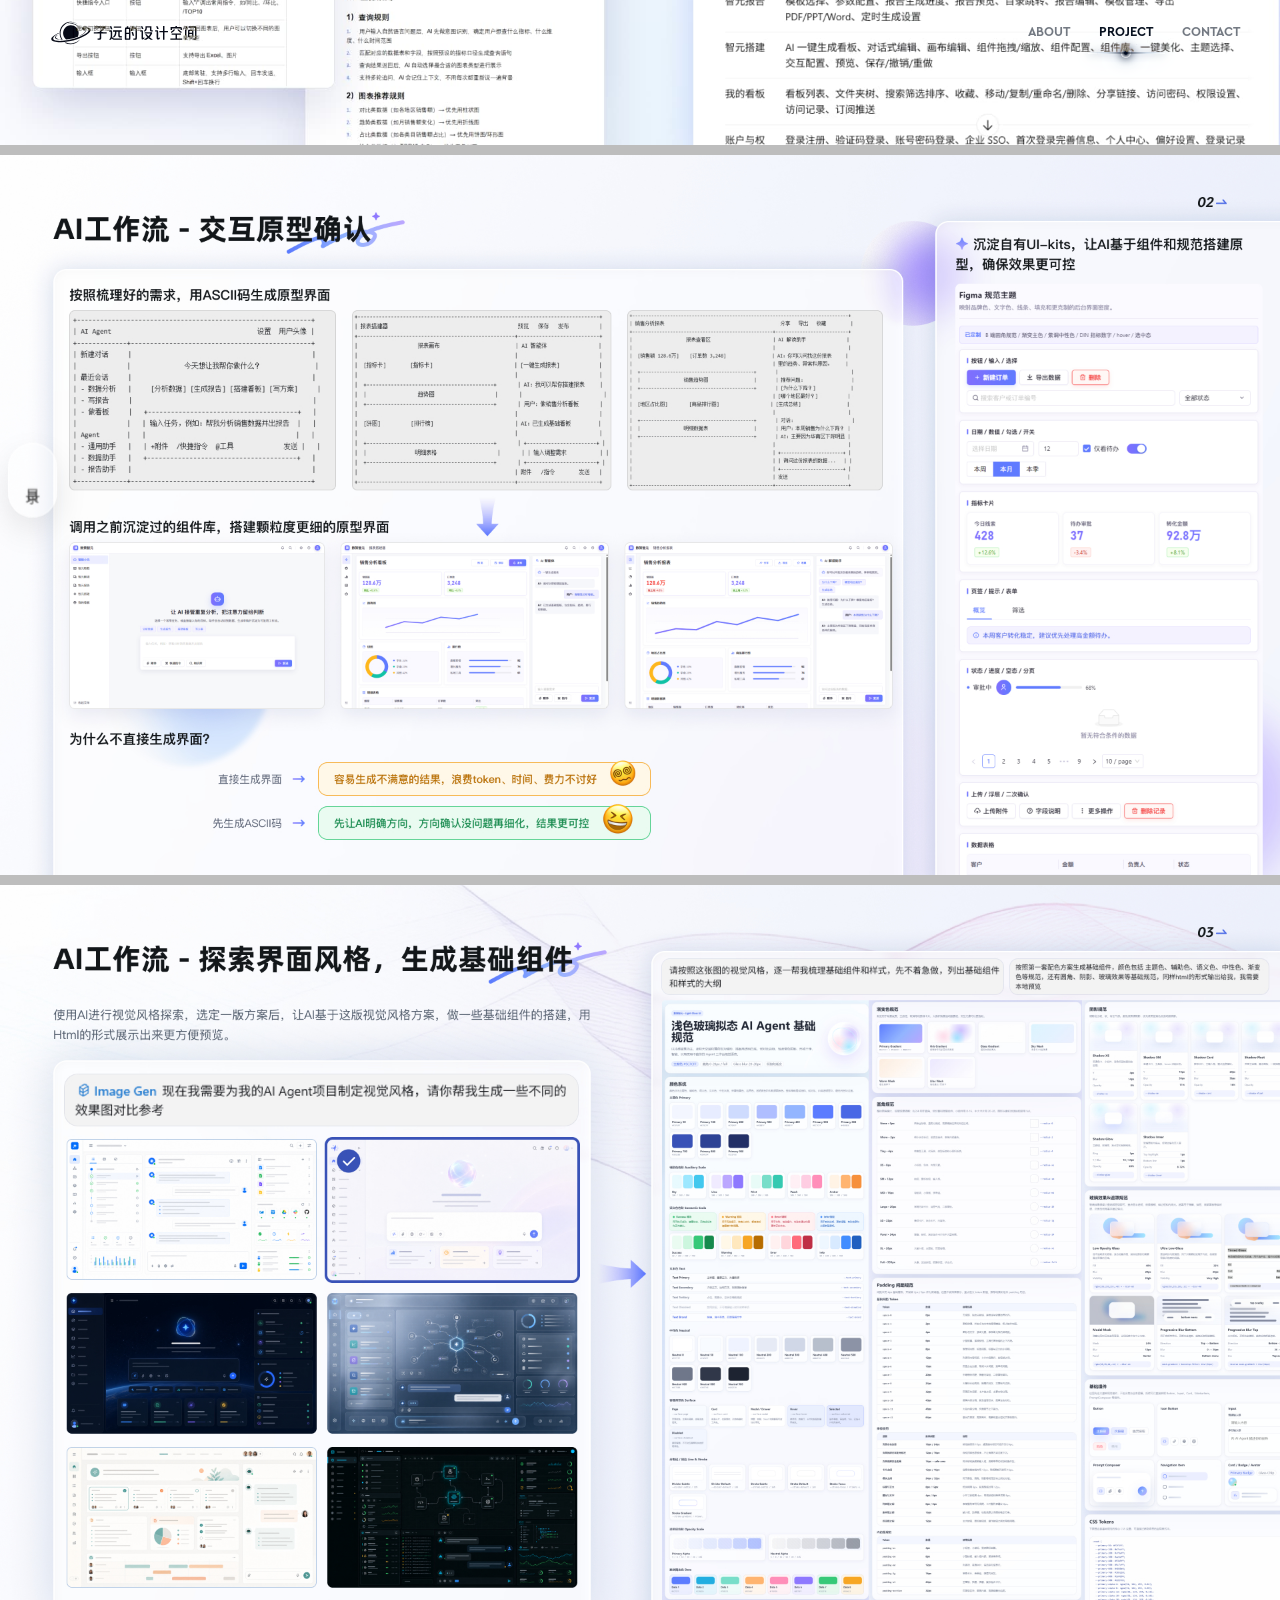
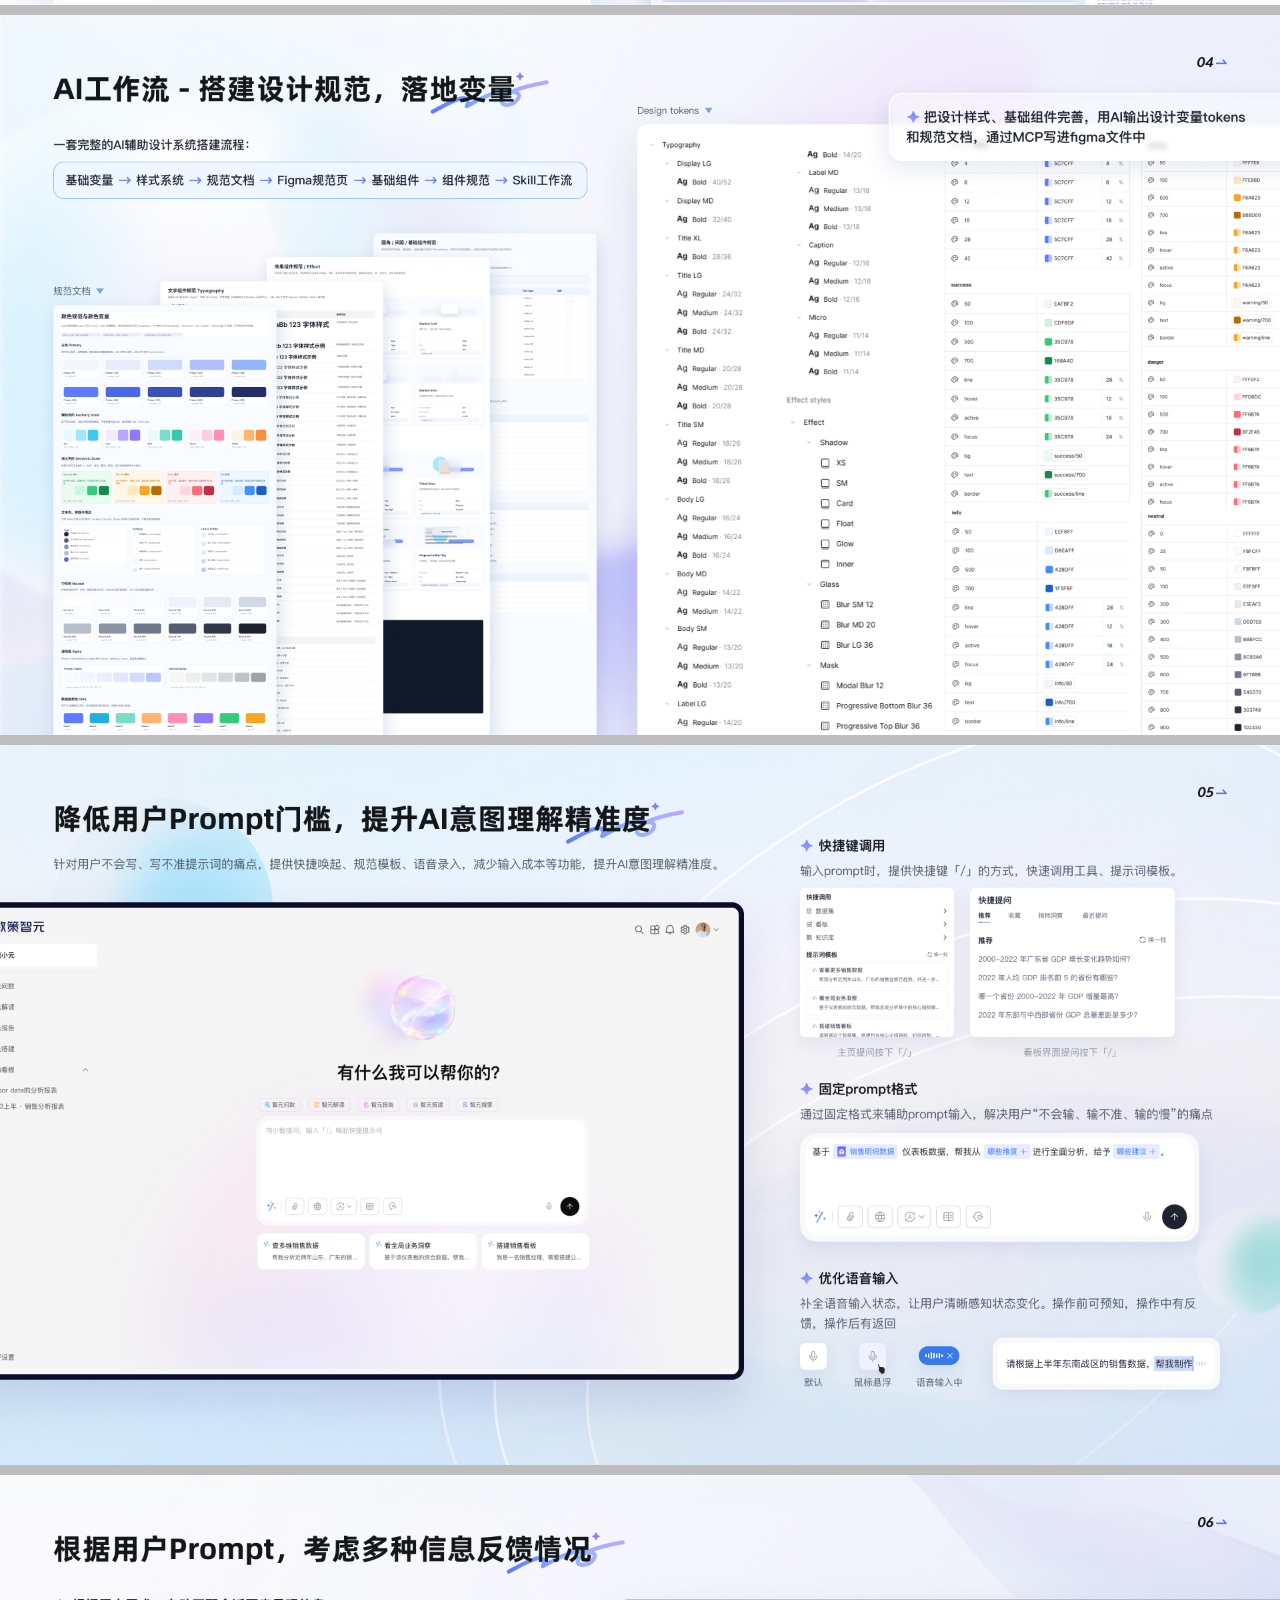
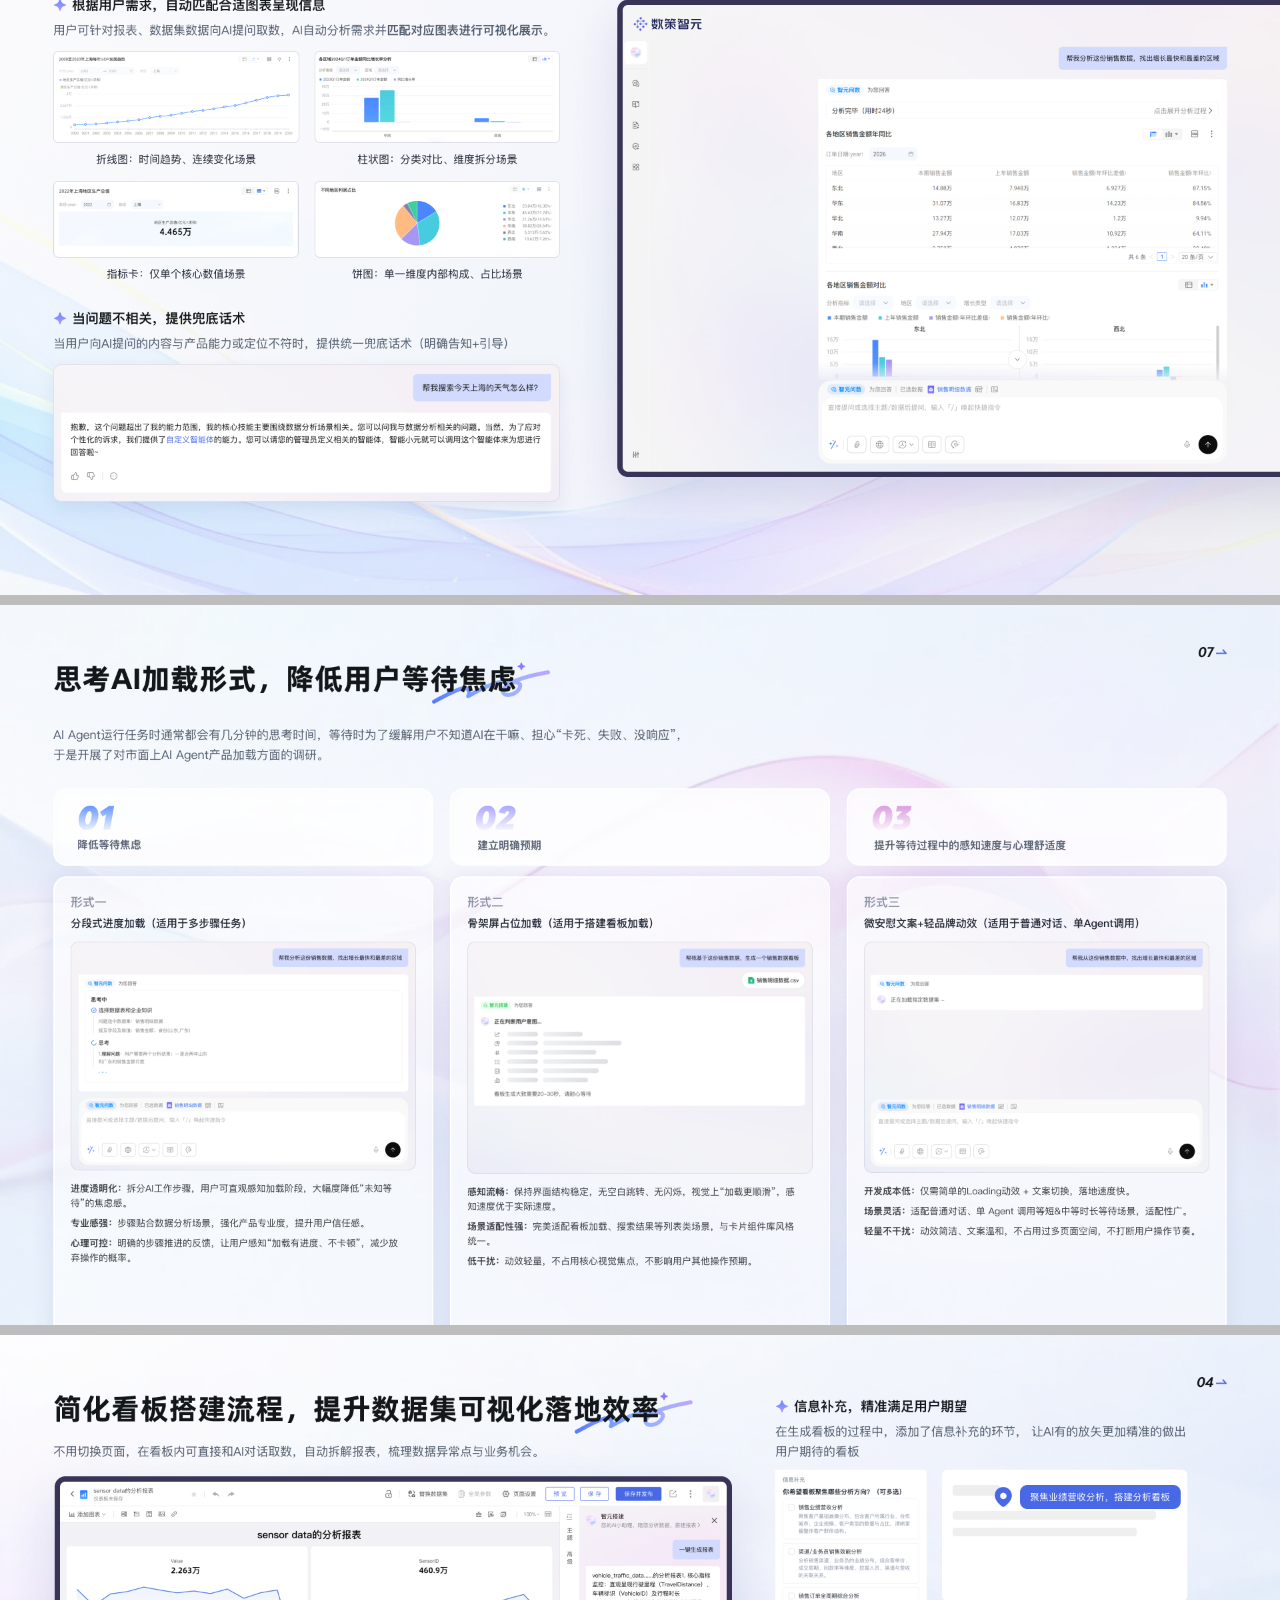
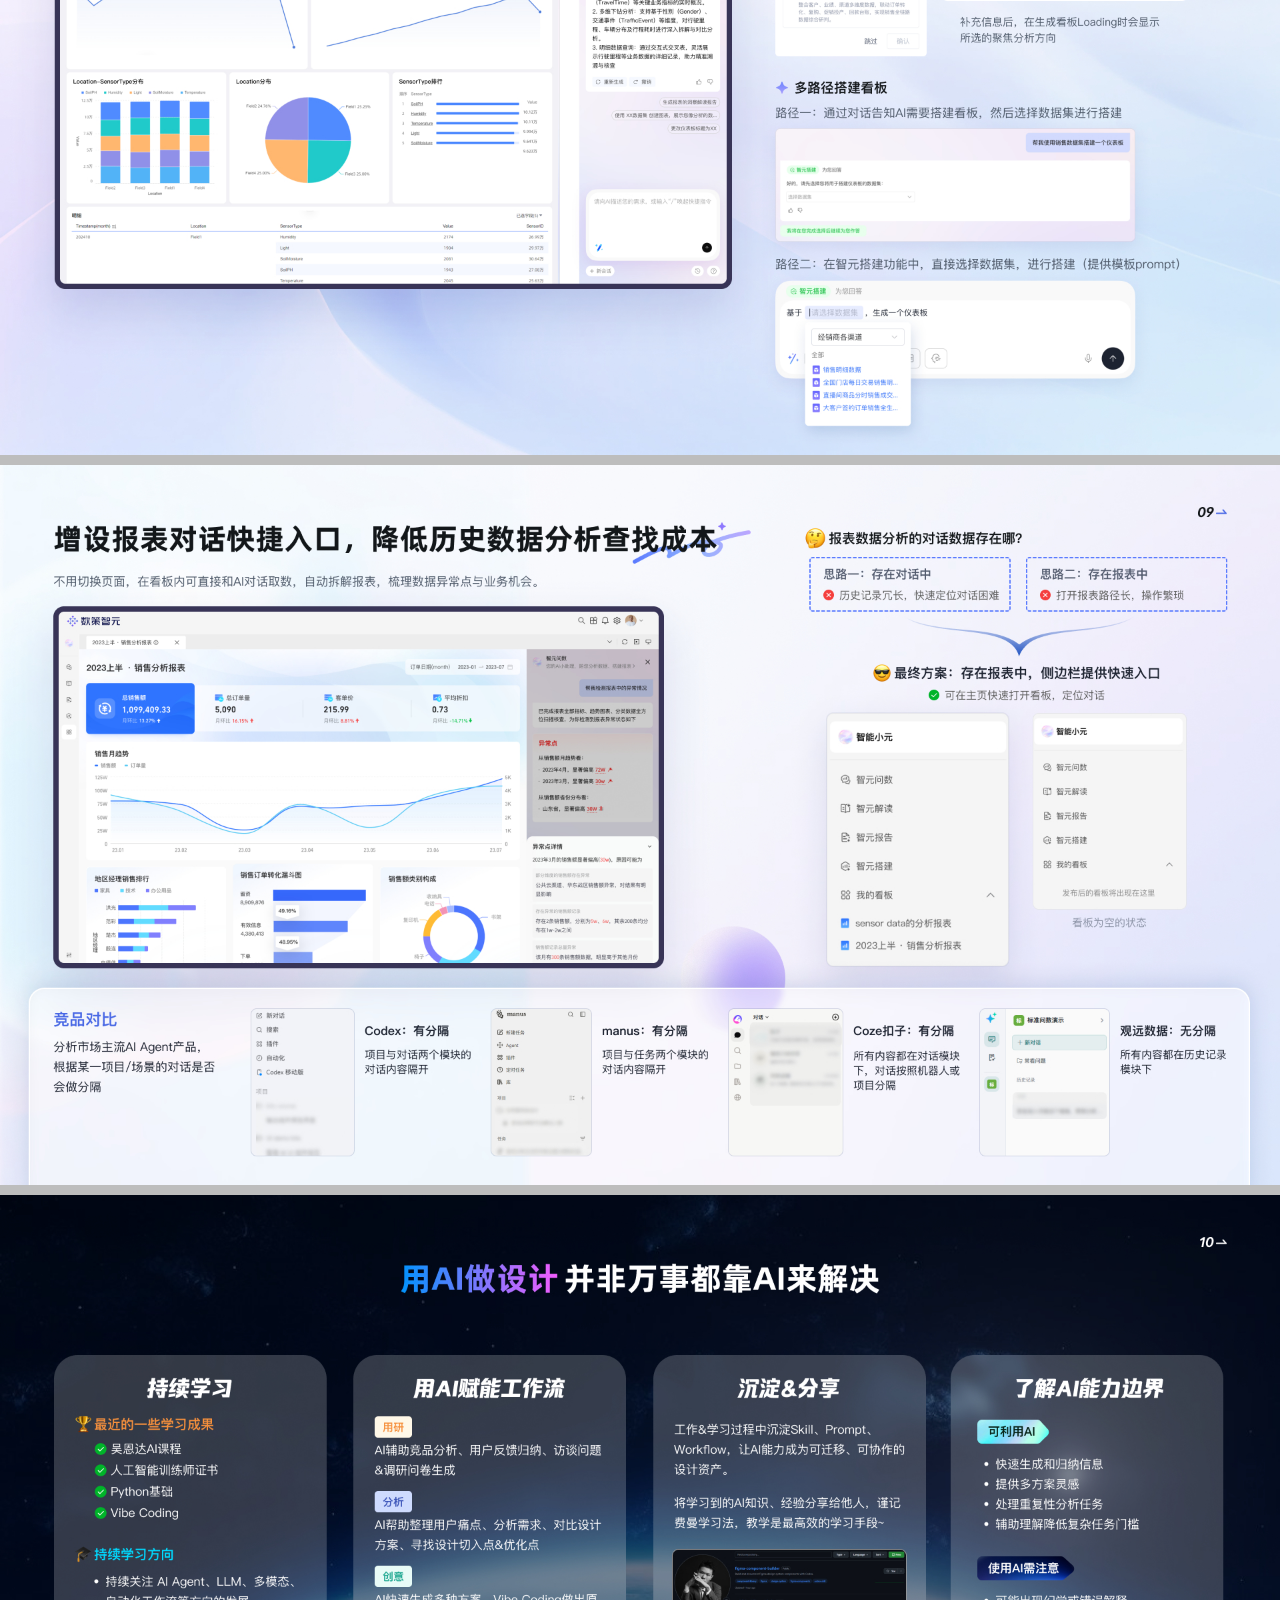
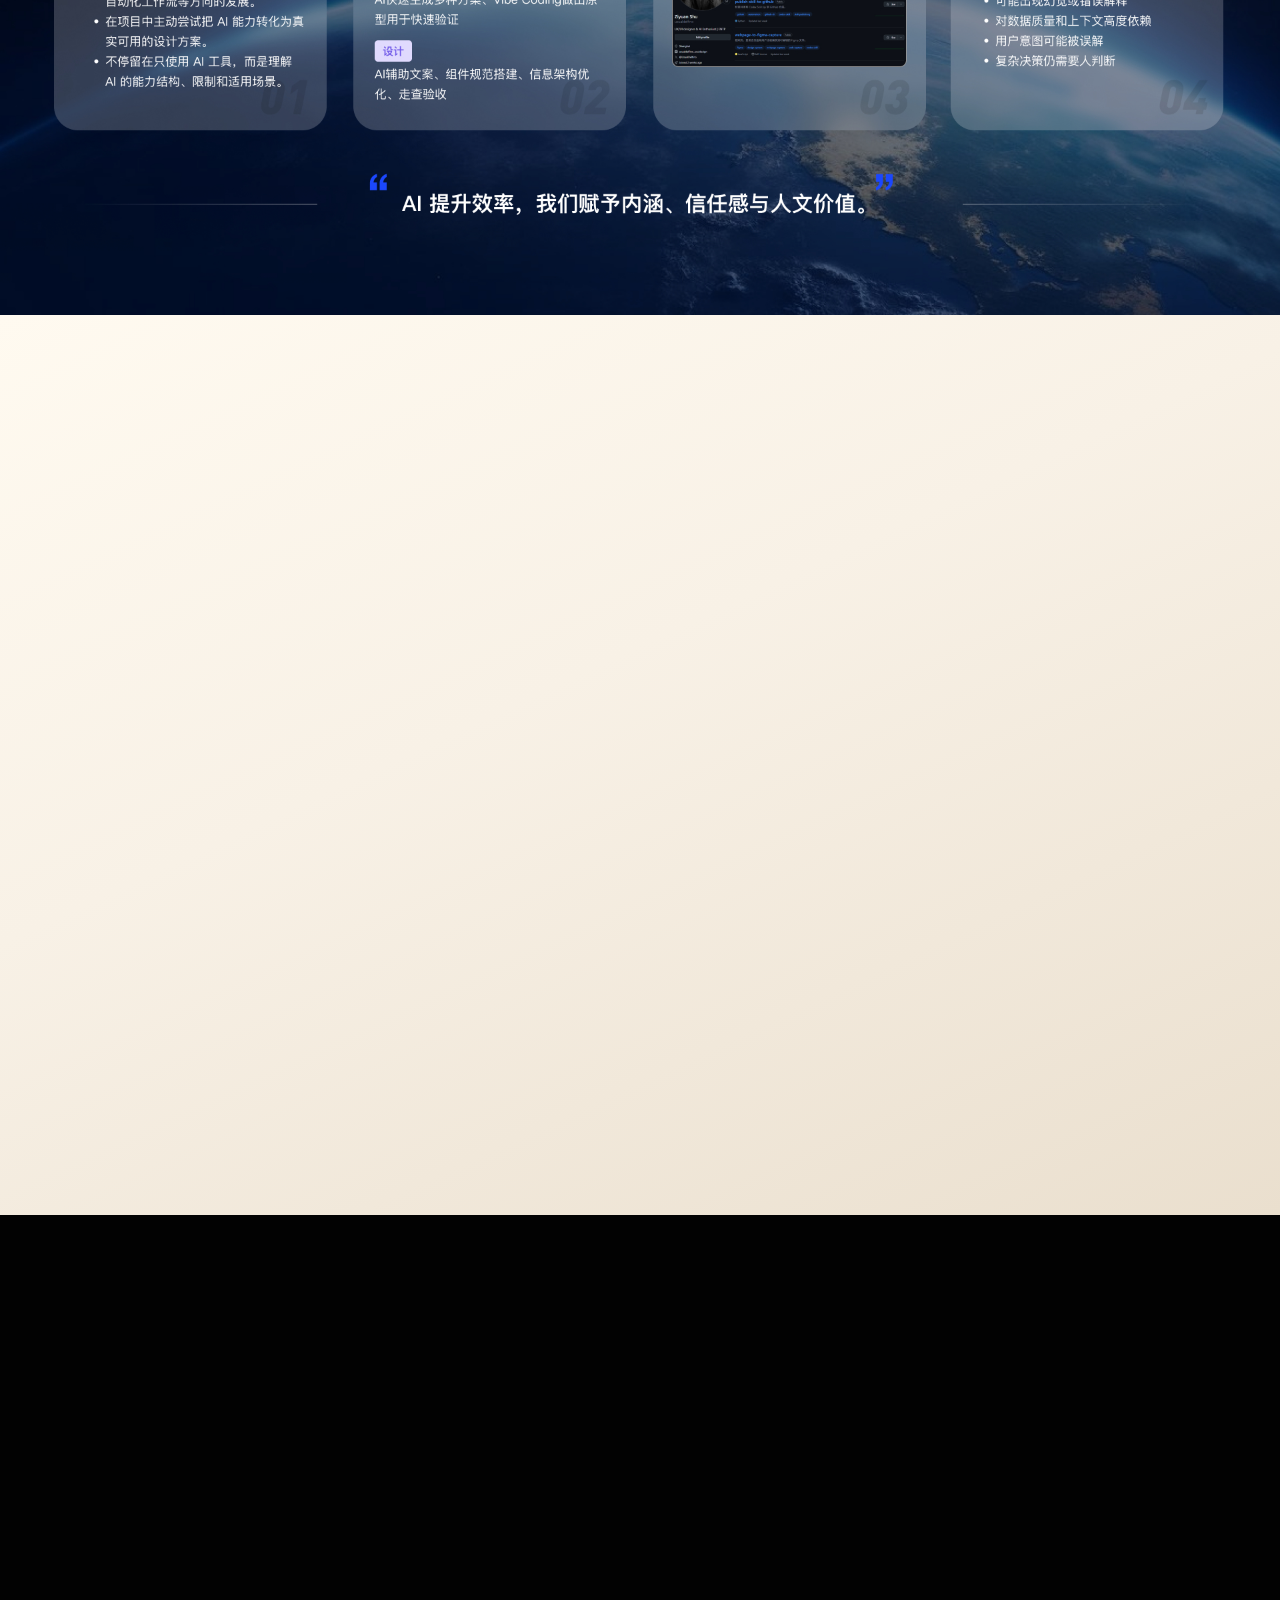
==== bi-agent.html @ d352b6ae "Add files via upload" ====
<!doctype html>
<html lang="en">
  <head>
    <meta charset="UTF-8" />
    <meta
      name="viewport"
      content="width=device-width, initial-scale=1, minimum-scale=1, maximum-scale=5"
    />
    <meta
      name="description"
      content="数策智元图表 AI Agent 项目详情页。"
    />
    <title>数策智元图表 AI Agent / 子远的设计空间</title>
    <link rel="icon" href="data:," />
    <style>
      html,
      body {
        background: #BDBDBD;
      }
    </style>
    <link rel="stylesheet" href="./project-detail.css?v=anchor-glass-20260702" />
    <link rel="stylesheet" href="./contact-footer.css?v=text-offset-20260701a" />
    <link rel="stylesheet" href="./site-header.css?v=site-header-nav-line-20260701" />
  </head>
  <body aria-live="polite" data-project="bi-agent">
    <div class="loader" aria-live="polite" aria-label="HELLO 欢迎来到">
      <p class="loader__text" data-loader-text="HELLO 欢迎来到" aria-hidden="true"></p>
      <div class="loader__scan" aria-hidden="true">
        <span class="loader__scan-line"></span>
        <span class="loader__scan-block" style="--x: -42vw; --y: -1px; --w: 8vw; --h: 1px; --d: 0.02s"></span>
        <span class="loader__scan-block" style="--x: -29vw; --y: 2px; --w: 11vw; --h: 1px; --d: 0.08s"></span>
        <span class="loader__scan-block" style="--x: -17vw; --y: -5px; --w: 9vw; --h: 3px; --d: 0.14s"></span>
        <span class="loader__scan-block" style="--x: -7vw; --y: 4px; --w: 12vw; --h: 4px; --d: 0.18s"></span>
        <span class="loader__scan-block" style="--x: 3vw; --y: -2px; --w: 15vw; --h: 2px; --d: 0.22s"></span>
        <span class="loader__scan-block" style="--x: 15vw; --y: 6px; --w: 10vw; --h: 5px; --d: 0.26s"></span>
        <span class="loader__scan-block" style="--x: 28vw; --y: -4px; --w: 12vw; --h: 2px; --d: 0.31s"></span>
        <span class="loader__scan-block" style="--x: 40vw; --y: 1px; --w: 9vw; --h: 1px; --d: 0.36s"></span>
      </div>
      <div class="loader__panel loader__panel--top">
        <span></span><span></span><span></span><span></span><span></span>
        <span></span><span></span><span></span><span></span><span></span>
        <span></span><span></span><span></span><span></span><span></span>
        <span></span><span></span><span></span><span></span><span></span>
      </div>
      <div class="loader__panel loader__panel--bottom">
        <span></span><span></span><span></span><span></span><span></span>
        <span></span><span></span><span></span><span></span><span></span>
        <span></span><span></span><span></span><span></span><span></span>
        <span></span><span></span><span></span><span></span><span></span>
      </div>
    </div>

    <div data-site-header data-site-header-active="project"></div>

    <nav class="c-anchor-nav" aria-label="Project anchors" data-anchor-nav>
      <div class="c-anchor-nav__rail" aria-hidden="true">
        <span>目录</span>
      </div>
      <div class="c-anchor-nav__panel">
        <ul class="c-anchor-nav__list">
          <li>
            <a href="#page-02" data-anchor-link="page-02">
              <span class="c-anchor-nav__text">需求分析</span>
            </a>
          </li>
          <li>
            <a href="#page-03" data-anchor-link="page-03">
              <span class="c-anchor-nav__text">AI生成交互原型</span>
            </a>
          </li>
          <li>
            <a href="#page-04" data-anchor-link="page-04">
              <span class="c-anchor-nav__text">AI探索视觉风格</span>
            </a>
          </li>
          <li>
            <a href="#page-05" data-anchor-link="page-05">
              <span class="c-anchor-nav__text">AI落地设计规范</span>
            </a>
          </li>
          <li>
            <a href="#page-06" data-anchor-link="page-06">
              <span class="c-anchor-nav__text">界面设计细节</span>
            </a>
          </li>
          <li>
            <a href="#page-11" data-anchor-link="page-11">
              <span class="c-anchor-nav__text">AI项目总结</span>
            </a>
          </li>
        </ul>
      </div>
    </nav>

    <div class="smooth-root" data-smooth-root>
      <main class="main">
        <div class="p-single">
          <section class="p-single-mv" aria-label="Faint Film hero">
            <div class="p-single-mv__box">
              <!-- 修改点 1：按需求完整删除首屏右下角项目预览悬浮卡片，不渲染 p-single-mv__card 或替代元素。 -->
            </div>

            <div class="p-single-mv__background">
              <!-- 图片替换入口：data-image-slot="hero"，实际 src 由 script.js 的 IMAGE_SLOTS 统一注入。 -->
              <img
                src="./assets/bi-agent/bi-agent-00.jpg"
                data-image-slot="hero"
                alt="数策智元图表 AI Agent 项目封面"
              />
            </div>
          </section>

          <section class="p-single-brief" aria-labelledby="project-preface-title">
            <svg class="p-single-brief__decor p-single-brief__decor--planet" viewBox="0 0 1600 700" aria-hidden="true" focusable="false">
              <ellipse cx="450" cy="260" rx="660" ry="190" transform="rotate(-16 450 260)" fill="none" stroke="currentColor" stroke-linecap="round" stroke-width="1.2" />
              <circle cx="450" cy="260" r="24" fill="currentColor" />
            </svg>
            <svg class="p-single-brief__decor p-single-brief__decor--stars" viewBox="0 0 260 170" aria-hidden="true" focusable="false">
              <path d="M74 5C81 58 92 69 145 76C92 83 81 94 74 147C67 94 56 83 3 76C56 69 67 58 74 5Z" fill="currentColor" />
              <path d="M194 44C198 77 205 84 238 88C205 92 198 99 194 132C190 99 183 92 150 88C183 84 190 77 194 44Z" fill="currentColor" />
            </svg>
            <div class="p-single-brief__row p-single-detail">
              <h2 class="p-single-title" id="project-preface-title">
                <span>Preface</span>
                写在最前
              </h2>
              <p class="p-single-text">
                “数策智元源自友人外包合作项目。此前在帆软长期与数据报表打交道，同时对AI 产品设计也较为熟悉。因为项目时间紧，全程依托 AI 提升产出效率，用AI赋能设计工作流，希望对你有所启发。”
              </p>
            </div>

            <div class="p-single-brief__row p-single-scope" aria-labelledby="project-scope-title">
              <h2 class="p-single-title" id="project-scope-title">
                <span>Scope</span>
                负责内容
              </h2>
              <ul class="p-single-scope-list" aria-label="负责内容">
                <li>需求分析</li>
                <li>视觉设计</li>
                <li>界面设计</li>
                <li>规范落地</li>
              </ul>
            </div>
          </section>

          <section class="p-single-images" aria-label="Project images">
            <div class="p-single-images__item" id="page-02" data-anchor-section="page-02">
              <!-- 图片替换入口：data-image-slot="more01" -->
              <img
                src="./assets/bi-agent/bi-agent-01.jpg"
                data-image-slot="more01"
                alt="数策智元图表 AI Agent 需求分析"
              />
            </div>
            <div class="p-single-images__item" id="page-03" data-anchor-section="page-03">
              <!-- 图片替换入口：data-image-slot="more02" -->
              <img
                src="./assets/bi-agent/bi-agent-02.jpg"
                data-image-slot="more02"
                alt="数策智元图表 AI Agent 交互原型确认"
              />
            </div>
            <div class="p-single-images__item" id="page-04" data-anchor-section="page-04">
              <!-- 图片替换入口：data-image-slot="more03" -->
              <img
                src="./assets/bi-agent/bi-agent-03.jpg"
                data-image-slot="more03"
                alt="数策智元图表 AI Agent 探索界面风格与基础组件"
              />
            </div>
            <div class="p-single-images__item" id="page-05" data-anchor-section="page-05">
              <!-- 图片替换入口：data-image-slot="more04" -->
              <img
                src="./assets/bi-agent/bi-agent-04.jpg"
                data-image-slot="more04"
                alt="数策智元图表 AI Agent 设计规范与变量"
              />
            </div>
            <div class="p-single-images__item" id="page-06" data-anchor-section="page-06">
              <!-- 图片替换入口：data-image-slot="more05" -->
              <img
                src="./assets/bi-agent/bi-agent-05.jpg"
                data-image-slot="more05"
                alt="数策智元图表 AI Agent 降低用户 Prompt 门槛"
              />
            </div>
            <div class="p-single-images__item" id="page-07">
              <!-- 图片替换入口：data-image-slot="more06" -->
              <img
                src="./assets/bi-agent/bi-agent-06.jpg"
                data-image-slot="more06"
                alt="数策智元图表 AI Agent 多种信息反馈情况"
              />
            </div>
            <div class="p-single-images__item" id="page-08">
              <!-- 图片替换入口：data-image-slot="more07" -->
              <img
                src="./assets/bi-agent/bi-agent-07.jpg"
                data-image-slot="more07"
                alt="数策智元图表 AI Agent 信息反馈细化"
              />
            </div>
            <div class="p-single-images__item" id="page-09">
              <!-- 图片替换入口：data-image-slot="more08" -->
              <img
                src="./assets/bi-agent/bi-agent-08.jpg"
                data-image-slot="more08"
                alt="数策智元图表 AI Agent 简化看板搭建流程"
              />
            </div>
            <div class="p-single-images__item" id="page-10">
              <!-- 图片替换入口：data-image-slot="more09" -->
              <img
                src="./assets/bi-agent/bi-agent-09.jpg"
                data-image-slot="more09"
                alt="数策智元图表 AI Agent 报表对话快捷入口"
              />
            </div>
            <div class="p-single-images__item" id="page-11" data-anchor-section="page-11">
              <!-- 图片替换入口：data-image-slot="more10" -->
              <img
                src="./assets/bi-agent/bi-agent-10.jpg"
                data-image-slot="more10"
                alt="数策智元图表 AI Agent 项目总结"
              />
            </div>
          </section>

          <!-- 底部 VIEW NEXT：保持参考站字母分离结构，并由 project-detail.js 绑定滚动入场与鼠标跟随星星。 -->
          <section class="p-single-next">
            <a href="./open-bank.html" aria-label="View Next: 开放银行合作机构管理平台">
              <span class="p-single-next__type" data-next-title="VIEW NEXT">VIEW NEXT</span>
            </a>
          </section>
        </div>

        <div data-contact-footer></div>
      </main>
    </div>

    <script src="./site-header.js?v=visual-anchor-20260702"></script>
    <script src="./contact-footer.js?v=text-offset-20260701a"></script>
    <script src="./project-detail.js?v=anchor-flash-20260702"></script>
  </body>
</html>
---- project-detail.css ----
@charset "UTF-8";

*,
*::before,
*::after {
  box-sizing: border-box;
}

html {
  min-width: 320px;
  background: var(--system-background-color);
  color: var(--system-color);
  font-size: 0.7320644217vw;
  line-height: 1.15;
  overflow-x: clip;
  -webkit-text-size-adjust: 100%;
  -webkit-tap-highlight-color: transparent;
  scroll-behavior: auto;
  scrollbar-width: none;
}

html::-webkit-scrollbar,
body::-webkit-scrollbar {
  display: none;
}

body {
  width: 100%;
  margin: 0 auto;
  background: var(--system-background-color);
  color: var(--system-color);
  font-family:
    "PP Neue Montreal Book", "Helvetica Neue", Arial, "PingFang SC",
    "Microsoft YaHei", sans-serif;
  font-size: var(--sm);
  font-feature-settings: "palt";
  overflow-x: clip;
  overscroll-behavior: none;
  -webkit-font-smoothing: antialiased;
  -moz-osx-font-smoothing: grayscale;
}

body.is-loading {
  overflow: hidden;
}

body.is-lock {
  overflow: hidden;
}

body.is-smooth {
  overflow-x: hidden;
}

body.is-smooth .smooth-root {
  position: fixed;
  inset: 0;
  width: 100%;
}

body.is-resizing .smooth-root {
  transition: none;
}

body.is-reduced-motion .smooth-root {
  position: static;
  transform: none !important;
}

main,
p,
h1,
h2,
h3,
ul {
  margin: 0;
}

ul {
  padding: 0;
  list-style: none;
}

a {
  color: inherit;
  text-decoration: none;
}

img {
  display: block;
  border: 0;
}

::selection {
  background: #1d1d1d;
  color: #ccc;
}

:root {
  --system-color: #222222;
  --system-white: #eeeeee;
  --system-background-color: #BDBDBD;
  --project-brief-background: #f8f1e6;
  --project-brief-gradient: linear-gradient(155deg, #fffaf0 0%, #f8f1e6 42%, #eadfce 100%);
  --project-brief-line: #e0d4ce;
  --project-brief-title-offset: clamp(21px, 1.42vw, 26px);
  --project-brief-decor-opacity: 0.05;
  --app-grid-col-gap: 10px;
  --app-grid-padding: 40px;
  --header-height: 60px;
  --header-bg-alpha: 1;
  --loader-ease: cubic-bezier(0.76, 0, 0.24, 1);
  --smooth-ease: cubic-bezier(0.22, 1, 0.36, 1);
}

[data-footer-type],
.p-single-next a {
  line-height: 1;
}

[data-footer-type] .hide {
  height: fit-content;
  overflow: hidden;
}

[data-footer-type] .show {
  display: inline-block;
  transform: translateY(-100%);
}

[data-footer-type] .hide:nth-last-of-type(2n) .show {
  transform: translateY(100%);
}

[data-footer-type] .u-space {
  min-width: 2rem;
}

.main,
.p-single {
  width: 100%;
  min-height: 100svh;
  background: var(--system-background-color);
}

.main {
  padding-top: 0;
}

.l-footer__mail a::after,
.l-footer__li a::after,
.p-single-next a::after {
  content: "";
  position: absolute;
  bottom: 0;
  left: 0;
  width: 0%;
  height: 1px;
  background: currentColor;
  transition: width 0.4s ease;
}

.c-anchor-nav {
  position: fixed;
  top: calc(50% + 30px);
  left: 10px;
  z-index: 90;
  width: 190px;
  --anchor-glass-fill: rgba(255, 255, 255, 0.34);
  --anchor-glass-border: rgba(255, 255, 255, 0.58);
  --anchor-glass-blur: 18px;
  --anchor-glass-edge: rgba(255, 255, 255, 0.54);
  --anchor-glass-sheen: rgba(255, 255, 255, 0.3);
  --anchor-glass-depth: rgba(255, 255, 255, 0.1);
  --anchor-fg: rgba(34, 34, 34, 0.88);
  --anchor-rail-fg: rgba(34, 34, 34, 0.58);
  --anchor-link-fg: rgba(34, 34, 34, 0.72);
  --anchor-link-hover-bg: rgba(255, 255, 255, 0.42);
  --anchor-link-hover-fg: rgba(34, 34, 34, 0.92);
  --anchor-active-bg: #F4E7D2;
  --anchor-active-fg: rgba(34, 34, 34, 0.94);
  --anchor-motion-ease: cubic-bezier(0.16, 1, 0.3, 1);
  --anchor-fade-ease: cubic-bezier(0.22, 1, 0.36, 1);
  color: var(--anchor-fg);
  opacity: 0;
  transform: translate3d(calc(-100% + 50px), -50%, 0) scale(0.985);
  transform-origin: left center;
  transition:
    transform 0.82s var(--anchor-motion-ease),
    opacity 0.45s var(--anchor-fade-ease);
  pointer-events: none;
  will-change: transform, opacity;
}

.c-anchor-nav.is-anchor-ready:not(.is-hidden-before-images):not(.is-hidden-on-contact):not(.is-hidden-on-next) {
  opacity: 1;
}

.c-anchor-nav.is-on-dark {
  --anchor-glass-fill: rgba(34, 42, 55, 0.5);
  --anchor-glass-border: rgba(248, 241, 230, 0.5);
  --anchor-glass-edge: rgba(255, 255, 255, 0.3);
  --anchor-glass-sheen: rgba(255, 255, 255, 0.2);
  --anchor-glass-depth: rgba(12, 18, 28, 0.2);
  --anchor-fg: rgba(238, 238, 238, 0.94);
  --anchor-rail-fg: rgba(238, 238, 238, 0.86);
  --anchor-link-fg: rgba(238, 238, 238, 0.78);
  --anchor-link-hover-bg: rgba(255, 255, 255, 0.18);
  --anchor-link-hover-fg: rgba(255, 255, 255, 0.96);
  --anchor-active-bg: #F4E7D2;
  --anchor-active-fg: rgba(34, 34, 34, 0.94);
}

.c-anchor-nav:hover,
.c-anchor-nav:focus-within {
  transform: translate3d(0, -50%, 0) scale(1);
}

.c-anchor-nav.is-hidden-before-images,
.c-anchor-nav.is-hidden-on-contact,
.c-anchor-nav.is-hidden-on-next {
  opacity: 0;
  pointer-events: none;
}

.c-anchor-nav__panel {
  position: relative;
  isolation: isolate;
  overflow: hidden;
  border: 1px solid var(--anchor-glass-border);
  border-radius: 10px;
  padding: 10px 11px 10px 12px;
  background-color: var(--anchor-glass-fill);
  background-image:
    linear-gradient(135deg, var(--anchor-glass-sheen), transparent 46%, var(--anchor-glass-depth));
  background-clip: padding-box;
  box-shadow:
    0 18px 44px rgba(0, 0, 0, 0.16),
    inset 0 1px 0 var(--anchor-glass-edge),
    inset 0 0 0 1px rgba(255, 255, 255, 0.14);
  backdrop-filter: blur(var(--anchor-glass-blur)) saturate(1.38);
  -webkit-backdrop-filter: blur(var(--anchor-glass-blur)) saturate(1.38);
  opacity: 1;
  transform: translateX(0) scaleX(1);
  transform-origin: left center;
  transition:
    opacity 0.42s var(--anchor-fade-ease),
    transform 0.58s var(--anchor-motion-ease),
    background-color 0.42s var(--anchor-fade-ease),
    border-color 0.42s var(--anchor-fade-ease),
    box-shadow 0.42s var(--anchor-fade-ease);
  pointer-events: none;
  will-change: opacity, transform;
}

.c-anchor-nav:hover .c-anchor-nav__panel,
.c-anchor-nav:focus-within .c-anchor-nav__panel {
  --anchor-glass-fill: rgba(248, 241, 230, 0.28);
  --anchor-glass-border: rgba(248, 241, 230, 0.68);
  --anchor-glass-blur: 28px;
  --anchor-fg: rgba(34, 34, 34, 0.92);
  --anchor-link-fg: rgba(34, 34, 34, 0.72);
  --anchor-link-hover-bg: rgba(255, 255, 255, 0.52);
  --anchor-link-hover-fg: rgba(34, 34, 34, 0.96);
  --anchor-active-bg: #F4E7D2;
  --anchor-active-fg: rgba(34, 34, 34, 0.96);
  background-color: var(--anchor-glass-fill);
  box-shadow:
    0 20px 54px rgba(0, 0, 0, 0.2),
    inset 0 1px 0 rgba(255, 255, 255, 0.42),
    inset 0 0 0 1px rgba(255, 255, 255, 0.18);
  backdrop-filter: blur(var(--anchor-glass-blur)) saturate(1.62);
  -webkit-backdrop-filter: blur(var(--anchor-glass-blur)) saturate(1.62);
  transition:
    opacity 0.42s var(--anchor-fade-ease),
    transform 0.58s var(--anchor-motion-ease),
    border-color 0.42s var(--anchor-fade-ease),
    box-shadow 0.42s var(--anchor-fade-ease);
  pointer-events: auto;
}

.c-anchor-nav:not(:hover):not(:focus-within) .c-anchor-nav__panel {
  border-color: transparent;
  background: transparent;
  box-shadow: none;
  backdrop-filter: none;
  -webkit-backdrop-filter: none;
  opacity: 0;
  transform: translateX(-10px) scaleX(0.96);
}

.c-anchor-nav__panel::before {
  content: "";
  position: absolute;
  inset: 0;
  z-index: 1;
  background:
    radial-gradient(circle at 18% 0%, rgba(255, 255, 255, 0.36), transparent 36%),
    linear-gradient(115deg, rgba(255, 255, 255, 0.24), rgba(255, 255, 255, 0.04) 44%, rgba(255, 255, 255, 0.14));
  opacity: 0.86;
  pointer-events: none;
  transform: translateX(0);
  transition:
    opacity 0.44s var(--anchor-fade-ease),
    transform 0.7s var(--anchor-motion-ease);
}

.c-anchor-nav__panel::after {
  content: "";
  position: absolute;
  inset: 0;
  z-index: 0;
  background: rgba(248, 241, 230, 0.28);
  opacity: 1;
  backdrop-filter: blur(28px) saturate(1.35);
  -webkit-backdrop-filter: blur(28px) saturate(1.35);
  pointer-events: none;
  transition:
    opacity 0.44s var(--anchor-fade-ease),
    backdrop-filter 0.44s var(--anchor-fade-ease);
}

.c-anchor-nav:not(:hover):not(:focus-within) .c-anchor-nav__panel::before {
  opacity: 0;
  transform: translateX(-18px);
}

.c-anchor-nav:not(:hover):not(:focus-within) .c-anchor-nav__panel::after {
  opacity: 0;
  backdrop-filter: none;
  -webkit-backdrop-filter: none;
}

.c-anchor-nav__rail {
  position: absolute;
  top: 50%;
  right: 0;
  z-index: 3;
  display: flex;
  align-items: center;
  justify-content: center;
  width: 50px;
  height: 76px;
  border: 1px solid var(--anchor-glass-border);
  border-radius: 999px;
  background: var(--anchor-glass-fill);
  box-shadow:
    0 14px 34px rgba(0, 0, 0, 0.1),
    inset 0 1px 0 rgba(255, 255, 255, 0.38);
  backdrop-filter: blur(var(--anchor-glass-blur));
  -webkit-backdrop-filter: blur(var(--anchor-glass-blur));
  color: var(--anchor-rail-fg);
  pointer-events: auto;
  transform: translateY(-50%) scale(1);
  transition:
    opacity 0.36s var(--anchor-fade-ease),
    transform 0.56s var(--anchor-motion-ease),
    box-shadow 0.42s var(--anchor-fade-ease);
  will-change: opacity, transform;
}

.c-anchor-nav:hover .c-anchor-nav__rail,
.c-anchor-nav:focus-within .c-anchor-nav__rail {
  opacity: 0;
  transform: translate(18px, -50%) scale(0.88);
}

.c-anchor-nav__rail span {
  position: absolute;
  top: 50%;
  left: 50%;
  display: block;
  font-size: 14px;
  font-weight: 650;
  letter-spacing: 0.2em;
  line-height: 1;
  margin-inline-end: -0.2em;
  text-transform: uppercase;
  writing-mode: vertical-rl;
  text-orientation: upright;
  transform: translate(-50%, -50%);
}

.c-anchor-nav__list {
  opacity: 0;
  pointer-events: none;
  transform: translateX(-8px);
  transition:
    opacity 0.38s var(--anchor-fade-ease),
    transform 0.52s var(--anchor-motion-ease);
  will-change: opacity, transform;
}

.c-anchor-nav:hover .c-anchor-nav__list,
.c-anchor-nav:focus-within .c-anchor-nav__list {
  opacity: 1;
  pointer-events: auto;
  transform: translateX(0);
}

.c-anchor-nav__list {
  position: relative;
  z-index: 2;
  display: flex;
  flex-direction: column;
  gap: 4px;
}

.c-anchor-nav__list li {
  opacity: 0;
  transform: translateX(-10px);
  transition:
    opacity 0.38s var(--anchor-fade-ease),
    transform 0.52s var(--anchor-motion-ease);
  transition-delay: 0s;
  will-change: opacity, transform;
}

.c-anchor-nav:hover .c-anchor-nav__list li,
.c-anchor-nav:focus-within .c-anchor-nav__list li {
  opacity: 1;
  transform: translateX(0);
}

.c-anchor-nav:hover .c-anchor-nav__list li:nth-child(1),
.c-anchor-nav:focus-within .c-anchor-nav__list li:nth-child(1) {
  transition-delay: 0.08s;
}

.c-anchor-nav:hover .c-anchor-nav__list li:nth-child(2),
.c-anchor-nav:focus-within .c-anchor-nav__list li:nth-child(2) {
  transition-delay: 0.12s;
}

.c-anchor-nav:hover .c-anchor-nav__list li:nth-child(3),
.c-anchor-nav:focus-within .c-anchor-nav__list li:nth-child(3) {
  transition-delay: 0.16s;
}

.c-anchor-nav:hover .c-anchor-nav__list li:nth-child(4),
.c-anchor-nav:focus-within .c-anchor-nav__list li:nth-child(4) {
  transition-delay: 0.2s;
}

.c-anchor-nav:hover .c-anchor-nav__list li:nth-child(5),
.c-anchor-nav:focus-within .c-anchor-nav__list li:nth-child(5) {
  transition-delay: 0.24s;
}

.c-anchor-nav:hover .c-anchor-nav__list li:nth-child(6),
.c-anchor-nav:focus-within .c-anchor-nav__list li:nth-child(6) {
  transition-delay: 0.28s;
}

.c-anchor-nav__list a {
  display: block;
  align-items: center;
  min-height: 31px;
  border-radius: 5px;
  padding: 8px 8px 7px;
  color: var(--anchor-link-fg);
  transition:
    background-color 0.32s ease,
    color 0.32s ease,
    transform 0.32s ease;
}

.c-anchor-nav__list a:hover,
.c-anchor-nav__list a:focus-visible {
  background: var(--anchor-link-hover-bg);
  color: var(--anchor-link-hover-fg);
  box-shadow:
    inset 0 0 0 1px rgba(255, 255, 255, 0.62),
    0 6px 18px rgba(0, 0, 0, 0.08);
  transform: none;
}

.c-anchor-nav__list a.is-active {
  background: var(--anchor-active-bg);
  color: var(--anchor-active-fg);
  box-shadow: none;
  transform: translateX(0);
  transition:
    color 0.32s ease,
    transform 0.32s ease;
}

.c-anchor-nav__list a.is-active:hover,
.c-anchor-nav__list a.is-active:focus-visible {
  background: var(--anchor-active-bg);
  color: var(--anchor-active-fg);
  box-shadow: none;
  transform: translateX(0);
}

.c-anchor-nav__text {
  display: block;
  width: 100%;
  overflow: hidden;
  font-size: 13px;
  font-weight: 520;
  line-height: 1.15;
  text-overflow: ellipsis;
  white-space: nowrap;
}

@media (hover: hover) {
  .l-footer__mail a:hover::after,
  .l-footer__li:hover a::after,
  .p-single-next a:hover::after {
    width: 100%;
  }

}

.loader {
  --paper-soft: #ece9df;
  position: fixed;
  inset: 0;
  z-index: 999;
  display: grid;
  place-items: center;
  overflow: hidden;
  background: transparent;
  color: var(--paper-soft);
  font-family:
    "Cera Pro", "Helvetica Neue", Arial, "PingFang SC", "Microsoft YaHei",
    sans-serif;
}

.loader__text {
  position: relative;
  z-index: 6;
  display: flex;
  align-items: center;
  justify-content: center;
  gap: 0.025em;
  margin: 0;
  overflow: hidden;
  font-size: clamp(2rem, 2.25vw, 2.8rem);
  font-weight: 700;
  letter-spacing: 0;
  line-height: 1;
  white-space: nowrap;
  text-transform: uppercase;
  visibility: hidden;
  transition: opacity 0.18s ease;
}

body.is-ready .loader__text.is-split {
  visibility: visible;
}

.loader__char-wrap {
  display: inline-block;
  overflow: hidden;
}

.loader__char {
  --loader-start-y: -140%;
  display: inline-block;
  line-height: 1;
  opacity: 0;
  transform: translate3d(0, var(--loader-start-y), 0);
  will-change: transform, opacity;
}

.loader__char-wrap:nth-child(2n) .loader__char {
  --loader-start-y: 140%;
  transform: translate3d(0, var(--loader-start-y), 0);
}

.loader__space {
  width: 0.48em;
}

.loader__panel {
  position: absolute;
  left: 0;
  z-index: 2;
  display: flex;
  width: 100%;
  height: 50%;
  pointer-events: none;
}

.loader__panel--top {
  top: 0;
  align-items: flex-start;
}

.loader__panel--bottom {
  bottom: 0;
  align-items: flex-end;
}

.loader__panel span {
  width: 5%;
  height: 100%;
  background: #111;
  box-shadow: 1px 0 0 #111;
  transform: scaleY(1);
  will-change: transform;
}

.loader__panel--top span {
  transform-origin: top;
}

.loader__panel--bottom span {
  transform-origin: bottom;
}

.loader__scan {
  position: absolute;
  top: 50%;
  left: 0;
  z-index: 5;
  width: 100%;
  height: clamp(2px, 0.28vw, 5px);
  opacity: 0;
  transform: translateY(-50%);
  pointer-events: none;
}

.loader__scan-line {
  position: absolute;
  top: 0;
  right: 6.4vw;
  left: 6.4vw;
  height: 100%;
  background: linear-gradient(
    90deg,
    rgba(244, 241, 233, 0),
    rgba(244, 241, 233, 0.42) 18%,
    rgba(244, 241, 233, 0.96) 48%,
    rgba(244, 241, 233, 0.5) 82%,
    rgba(244, 241, 233, 0)
  );
  opacity: 0;
  transform: scaleX(0);
  transform-origin: center;
}

.loader__scan-block {
  position: absolute;
  top: 0;
  left: 50%;
  width: var(--w);
  height: calc(var(--h) * 2.8);
  background: var(--paper-soft);
  opacity: 0;
  transform: translate(-50%, -50%) translate(var(--x), var(--y)) scaleX(0);
  transform-origin: center;
  will-change: transform, opacity;
}

@media (max-width: 767px) {
  .loader__text {
    font-size: clamp(1.75rem, 7.2vw, 2.4rem);
  }
}

body.is-ready .loader__char {
  animation: loader-copy-in 1.15s cubic-bezier(0.76, 0, 0.24, 1) both;
  animation-delay: calc(0.08s + var(--loader-char-delay));
}

body.is-text-drift .loader__char {
  opacity: 1;
}

body.is-text-drift .loader__char-wrap:nth-child(odd) .loader__char {
  animation: loader-char-drift-down 0.34s cubic-bezier(0.76, 0, 0.24, 1) both;
  animation-delay: calc(var(--loader-char-delay) * 0.22);
}

body.is-text-drift .loader__char-wrap:nth-child(even) .loader__char {
  animation: loader-char-drift-up 0.34s cubic-bezier(0.76, 0, 0.24, 1) both;
  animation-delay: calc(var(--loader-char-delay) * 0.22);
}

body.is-scan-armed .loader__scan {
  opacity: 1;
}

body.is-scan-armed .loader__scan-line {
  opacity: 1;
  transform: scaleX(0.08);
  transition:
    opacity 0.08s ease,
    transform 0.12s cubic-bezier(0.76, 0, 0.24, 1);
}

body.is-loaded .loader__text {
  opacity: 0;
}

body.is-loaded .loader__panel--top span,
body.is-loaded .loader__panel--bottom span {
  animation: loader-panel-out 0.9s cubic-bezier(0.76, 0, 0.24, 1) forwards;
  animation-delay: calc(0.28s + var(--loader-line-delay));
}

body.is-loaded .loader__scan {
  animation: loader-scan-holder 1.05s cubic-bezier(0.76, 0, 0.24, 1) forwards;
}

body.is-loaded .loader__scan-line {
  animation: loader-scan-line 0.68s cubic-bezier(0.76, 0, 0.24, 1) forwards;
}

body.is-loaded .loader__scan-block {
  animation: loader-scan-block 0.72s cubic-bezier(0.76, 0, 0.24, 1) forwards;
  animation-delay: var(--d);
}

body.is-finished .loader {
  display: none;
}

@keyframes loader-copy-in {
  0% {
    opacity: 0;
    transform: translate3d(0, var(--loader-start-y), 0);
  }
  12% {
    opacity: 1;
  }
  to {
    opacity: 1;
    transform: translate3d(0, 0, 0);
  }
}

@keyframes loader-char-drift-down {
  from {
    opacity: 1;
    transform: translate3d(0, 0, 0);
  }
  to {
    opacity: 1;
    transform: translate3d(0, 58%, 0);
  }
}

@keyframes loader-char-drift-up {
  from {
    opacity: 1;
    transform: translate3d(0, 0, 0);
  }
  to {
    opacity: 1;
    transform: translate3d(0, -58%, 0);
  }
}

@keyframes loader-panel-out {
  to {
    transform: scaleY(0);
  }
}

@keyframes loader-scan-holder {
  0% {
    opacity: 1;
  }
  12%,
  72% {
    opacity: 1;
  }
  100% {
    opacity: 0;
  }
}

@keyframes loader-scan-line {
  0% {
    opacity: 1;
    transform: scaleX(0.08);
  }
  18% {
    opacity: 1;
  }
  62% {
    opacity: 1;
    transform: scaleX(1);
  }
  100% {
    opacity: 0;
    transform: scaleX(0.36);
  }
}

@keyframes loader-scan-block {
  0% {
    opacity: 0;
    transform: translate(-50%, -50%) translate(var(--x), var(--y)) scaleX(0);
  }
  18%,
  42% {
    opacity: 1;
  }
  46% {
    transform: translate(-50%, -50%) translate(var(--x), var(--y)) scaleX(1);
  }
  100% {
    opacity: 0;
    transform: translate(-50%, -50%) translate(var(--x), var(--y)) scaleX(0.08);
  }
}

.c-loading {
  position: fixed;
  inset: 0;
  z-index: 99999;
  background: transparent;
  pointer-events: none;
}

.c-loading__top,
.c-loading__bottom {
  position: absolute;
  left: 0;
  display: flex;
  width: 100%;
  height: 50%;
}

.c-loading__top {
  top: 0;
}

.c-loading__bottom {
  bottom: 0;
  align-items: flex-end;
}

.c-loading__line {
  width: 5%;
  height: 100%;
  background: #111;
  box-shadow: 1px 0 0 #111;
}

.c-loading__text {
  position: absolute;
  top: 50%;
  left: 50%;
  z-index: 2;
  display: flex;
  height: auto;
  overflow: hidden;
  color: var(--system-white);
  font-family:
    "PP Neue Montreal Medium", "Helvetica Neue", Arial, sans-serif;
  font-size: 2rem;
  font-weight: 600;
  transform: translate(-50%, -50%);
}

.c-loading__text span {
  display: block;
  line-height: 1;
  transform: translateY(-100%);
}

.c-loading__text span:nth-of-type(2n) {
  transform: translateY(100%);
}

body.is-ready .c-loading__text span {
  animation: loading-text-in 1.25s var(--loader-ease) forwards;
  animation-delay: var(--loader-text-delay, 0s);
}

body.is-loaded .c-loading__text span {
  animation: loading-text-out-up 1.2s var(--loader-ease) forwards;
  animation-delay: var(--loader-text-delay, 0s);
}

body.is-loaded .c-loading__text span:nth-of-type(2n) {
  animation-name: loading-text-out-down;
}

body.is-loaded .c-loading__line {
  animation: loading-line-out 1.35s var(--loader-ease) forwards;
  animation-delay: calc(0.45s + var(--loader-line-delay, 0s));
}

body.is-finished .c-loading {
  display: none;
}

@keyframes loading-text-in {
  to {
    transform: translateY(0);
  }
}

@keyframes loading-text-out-up {
  to {
    transform: translateY(-120%);
  }
}

@keyframes loading-text-out-down {
  to {
    transform: translateY(120%);
  }
}

@keyframes loading-line-out {
  to {
    height: 0%;
  }
}

.p-single-mv {
  position: relative;
  aspect-ratio: 16 / 9;
  height: auto;
  margin-bottom: 0;
  overflow: hidden;
}

.p-single-mv__box {
  position: absolute;
  inset: 0;
  z-index: 2;
  width: 100%;
  height: 100svh;
}

.p-single-mv__background {
  position: absolute;
  inset: 0;
  width: 100%;
  height: 100%;
  overflow: hidden;
  background:
    linear-gradient(120deg, rgba(34, 34, 34, 0.06), rgba(238, 238, 238, 0.14)),
    var(--system-background-color);
}

.p-single-mv__background img {
  width: 100%;
  height: 100%;
  object-fit: contain;
  object-position: center;
  opacity: 0;
  transform: translate3d(0, var(--single-mv-y, 0px), 0) scale(1.03);
  transition:
    opacity 1.2s var(--smooth-ease),
    transform 1.6s var(--smooth-ease),
    filter 1.6s var(--smooth-ease);
  will-change: transform, opacity;
}

body.is-loaded .p-single-mv__background img,
body.is-finished .p-single-mv__background img {
  opacity: 1;
  transform: translate3d(0, var(--single-mv-y, 0px), 0) scale(1);
}

.p-single-brief {
  position: relative;
  isolation: isolate;
  width: 100%;
  max-width: none;
  margin: 0 auto;
  padding-block: clamp(44px, 4.95vw, 86px);
  padding-inline: clamp(40px, 5.2vw, 100px);
  overflow: hidden;
  background:
    var(--project-brief-gradient),
    var(--project-brief-background);
}

.p-single-brief__decor {
  position: absolute;
  z-index: 0;
  height: auto;
  color: var(--system-color);
  opacity: var(--project-brief-decor-opacity);
  pointer-events: none;
}

.p-single-brief__decor--planet {
  top: clamp(18px, 3.2vw, 54px);
  left: clamp(-260px, -12vw, -150px);
  width: clamp(920px, 72vw, 1380px);
}

.p-single-brief__decor--stars {
  top: clamp(4px, 1.2vw, 22px);
  right: clamp(210px, 20vw, 390px);
  width: clamp(102px, 8.4vw, 156px);
}

.p-single-brief__decor path,
.p-single-brief__decor circle,
.p-single-brief__decor ellipse {
  vector-effect: non-scaling-stroke;
}

.p-single-brief__row {
  position: relative;
  z-index: 1;
  display: grid;
  grid-template-columns: minmax(180px, 0.31fr) minmax(0, 1fr);
  gap: clamp(34px, 6vw, 96px);
  align-items: start;
  width: 100%;
  max-width: 1720px;
  margin-inline: auto;
}

.p-single-brief__row + .p-single-brief__row {
  margin-top: clamp(30px, 3.4vw, 58px);
  padding-top: 0;
}

.p-single-title {
  margin: 0;
  font-size: clamp(26px, 2vw, 40px);
  font-weight: 700;
  line-height: 1.2;
  letter-spacing: 0;
}

.p-single-title span {
  display: block;
  margin-bottom: 0.72em;
  color: rgba(32, 32, 32, 0.62);
  font-family:
    "Cera Pro", "Helvetica Neue", Arial, "PingFang SC", "Microsoft YaHei",
    sans-serif;
  font-size: clamp(12px, 0.82vw, 15px);
  font-weight: 900;
  letter-spacing: 0.14em;
  line-height: 1;
  text-transform: uppercase;
}

.p-single-text {
  margin: 0;
  max-width: 1120px;
  padding-top: var(--project-brief-title-offset);
  font-size: clamp(24px, 1.6vw, 34px);
  font-weight: 700;
  line-height: 1.62;
  letter-spacing: 0;
  word-break: normal;
  overflow-wrap: anywhere;
}

.p-single-scope-list {
  display: flex;
  flex-wrap: wrap;
  gap: 10px clamp(16px, 1.7vw, 28px);
  margin: 0;
  border-top: 1px solid var(--project-brief-line);
  padding: 0;
  padding-top: calc(clamp(28px, 3.2vw, 52px) + var(--project-brief-title-offset));
  color: rgba(32, 32, 32, 0.78);
  font-size: clamp(17px, 1.2vw, 24px);
  font-weight: 700;
  line-height: 1.45;
  list-style: none;
}

.p-single-scope .p-single-title {
  padding-top: clamp(28px, 3.2vw, 52px);
}

.p-single-scope-list li {
  display: inline-flex;
  align-items: center;
  gap: clamp(14px, 1.45vw, 24px);
}

.p-single-scope-list li:not(:last-child)::after {
  content: "/";
  color: rgba(32, 32, 32, 0.28);
  font-weight: 700;
}

.p-single-images {
  display: flex;
  flex-direction: column;
  gap: 10px;
  margin-top: 10px;
}

.p-single-images__item {
  position: relative;
  width: 100%;
  max-width: 1920px;
  aspect-ratio: 16 / 9;
  height: auto;
  margin: auto;
  overflow: hidden;
  background:
    linear-gradient(135deg, rgba(255, 255, 255, 0.35), rgba(34, 34, 34, 0.05)),
    #d1d1d1;
}

.p-single-images__item img {
  display: block;
  width: 100%;
  height: 100%;
  object-fit: contain;
  object-position: center;
  image-rendering: auto;
  transform: none;
  transition: none;
  will-change: auto;
}

.p-single-next {
  position: relative;
  isolation: isolate;
  display: flex;
  align-items: center;
  justify-content: center;
  width: 100%;
  height: 100svh;
  overflow: hidden;
}

.p-single-next::before {
  content: "";
  position: absolute;
  inset: 0;
  z-index: 0;
  background:
    var(--project-brief-gradient),
    var(--project-brief-background);
  pointer-events: none;
}

.p-single-next a {
  position: relative;
  z-index: 2;
  display: block;
  height: fit-content;
  overflow: hidden;
}

.p-single-next a::after {
  width: 0%;
  transform: none;
  transform-origin: left center;
  transition: width 0.4s ease-in;
  will-change: width;
}

.p-single-next__type {
  display: flex;
  align-items: flex-end;
  justify-content: center;
  gap: 0.04em;
  color: var(--system-color);
  font-size: 7.4rem;
  font-weight: 600;
  line-height: 0.9;
  letter-spacing: 0;
  white-space: nowrap;
  text-transform: uppercase;
  visibility: hidden;
}

.p-single-next__type.is-split {
  visibility: visible;
}

.p-single-next .p-single-next__type .p-single-next__char-wrap--odd .contact-title__char {
  transform: translate3d(0, -180%, 0);
}

.p-single-next .p-single-next__type .p-single-next__char-wrap--even .contact-title__char {
  transform: translate3d(0, 180%, 0);
}

.p-single-next.is-visible .contact-title__char {
  animation: contact-title-char-in 1.65s cubic-bezier(0.22, 1, 0.36, 1) forwards;
  animation-delay: calc(0.06s + var(--i) * 0.045s);
}

.p-single-next .mouse-star {
  position: absolute;
  top: 0;
  left: 0;
  z-index: 1;
  width: clamp(34px, 3.6vw, 58px);
  aspect-ratio: 1;
  color: rgba(32, 32, 32, 0.92);
  overflow: hidden;
  pointer-events: none;
  transform-origin: center;
  will-change: transform, opacity, filter;
}

.p-single-next .mouse-star svg {
  display: block;
  width: 100%;
  height: 100%;
  overflow: visible;
  filter: drop-shadow(0 0 12px rgba(32, 32, 32, 0.12));
}

.mouse-star__spark {
  fill: currentColor;
}

.l-footer {
  position: relative;
  width: 100%;
  height: 68rem;
  padding-top: 20rem;
  overflow: hidden;
  background: var(--system-background-color);
}

.l-footer__grid {
  display: grid;
  grid-template-columns: repeat(12, 1fr);
  column-gap: var(--app-grid-col-gap);
  padding-inline: var(--app-grid-padding);
}

.l-footer__ul01 {
  grid-column: 1 / span 4;
}

.l-footer__ul02 {
  grid-column: 7 / span 2;
}

.l-footer__ul03 {
  grid-column: 10 / span 2;
}

.l-footer__li-main {
  width: 100%;
  margin-bottom: 24px;
  border-bottom: 1px var(--system-color) dotted;
  padding-bottom: 6px;
  font-size: 14px;
}

.l-footer__mail a,
.l-footer__li a {
  position: relative;
  display: block;
  width: fit-content;
}

.l-footer__mail a {
  font-size: 30px;
}

.l-footer__li {
  width: fit-content;
  margin-bottom: 10px;
  font-size: 16px;
}

.l-footer__big-type {
  position: absolute;
  bottom: -2.3rem;
  left: 0;
  display: flex;
  color: var(--system-color);
  font-family:
    "PP Neue Montreal Medium", "Helvetica Neue", Arial, sans-serif;
  font-size: 11.9vw;
  font-weight: 600;
  line-height: 1;
  text-transform: uppercase;
}

.l-footer__big-type.is-visible .show {
  transform: translateY(0);
  transition: transform 1.4s var(--smooth-ease);
  transition-delay: calc(var(--footer-index, 0) * 0.03s);
}

/* 修改点 3：全站作品图统一走占位图插槽，容器只允许完整显示图片，禁止 cover 裁切。 */
[data-image-slot] {
  max-width: 100%;
  object-fit: contain !important;
}

@media (max-width: 767px) {
  html {
    font-size: 2.6666666667vw;
  }

  :root {
    --app-grid-padding: 20px;
  }

  .p-single-mv {
    margin-bottom: 0;
  }

  .p-single-brief {
    width: 100%;
    padding-block: 4.2rem;
    padding-inline: 20px;
  }

  .p-single-brief__decor--planet {
    top: 4.8rem;
    left: -18rem;
    width: 72rem;
  }

  .p-single-brief__decor--stars {
    top: 5.2rem;
    right: 2.4rem;
    width: 16rem;
  }

  .p-single-brief__row {
    grid-template-columns: 1fr;
    gap: 2.2rem;
  }

  .p-single-brief__row + .p-single-brief__row {
    margin-top: 2.8rem;
    padding-top: 2.6rem;
  }

  .p-single-title {
    font-size: 2.4rem;
  }

  .p-single-title span {
    margin-bottom: 0.8rem;
    font-size: 1.1rem;
  }

  .p-single-text {
    padding-top: 0;
    font-size: clamp(24px, 1.6vw, 34px);
    line-height: 1.58;
    word-break: break-all;
  }

  .p-single-scope-list {
    display: grid;
    gap: 1.2rem;
    padding-top: 2.2rem;
    font-size: clamp(17px, 1.2vw, 24px);
  }

  .p-single-scope-list li::after {
    display: none;
  }

  .p-single-images__item {
    height: auto;
  }

  .p-single-next {
    height: 30rem;
    margin-bottom: -10rem;
  }

  .p-single-next__type {
    font-size: 3rem;
  }

  .l-footer {
    height: 58rem;
    padding-top: 10rem;
  }

  .l-footer__grid {
    display: flex;
    flex-direction: column;
    gap: 4rem;
    padding-inline: 20px;
  }

  .l-footer__li-main {
    margin-bottom: 12px;
  }

  .l-footer__mail a {
    font-size: 16px;
  }

  .l-footer__big-type {
    bottom: -0.6rem;
    font-size: 11vw;
  }

  .c-anchor-nav {
    top: auto;
    bottom: 22px;
    width: min(280px, calc(100vw - 34px));
    transform: translate3d(calc(-100% + 50px), 0, 0) scale(0.985);
  }

  .c-anchor-nav:hover,
  .c-anchor-nav:focus-within {
    transform: translate3d(0, 0, 0) scale(1);
  }

  .c-loading__text {
    font-size: 2.4rem;
  }
}

@media (prefers-reduced-motion: reduce) {
  *,
  *::before,
  *::after {
    animation-duration: 0.01ms !important;
    animation-iteration-count: 1 !important;
    scroll-behavior: auto !important;
    transition-duration: 0.01ms !important;
  }

  .c-anchor-nav {
    transition:
      transform 0.82s var(--anchor-motion-ease),
      opacity 0.45s var(--anchor-fade-ease) !important;
  }

  .c-anchor-nav__panel {
    transition:
      opacity 0.42s var(--anchor-fade-ease),
      transform 0.58s var(--anchor-motion-ease),
      background-color 0.42s var(--anchor-fade-ease),
      border-color 0.42s var(--anchor-fade-ease),
      box-shadow 0.42s var(--anchor-fade-ease) !important;
  }

  .c-anchor-nav__panel::before {
    transition:
      opacity 0.44s var(--anchor-fade-ease),
      transform 0.7s var(--anchor-motion-ease) !important;
  }

  .c-anchor-nav__rail {
    transition:
      opacity 0.36s var(--anchor-fade-ease),
      transform 0.56s var(--anchor-motion-ease),
      box-shadow 0.42s var(--anchor-fade-ease) !important;
  }

  .c-anchor-nav__list,
  .c-anchor-nav__list li {
    transition:
      opacity 0.38s var(--anchor-fade-ease),
      transform 0.52s var(--anchor-motion-ease) !important;
  }

  .loader__text {
    transition: opacity 0.18s ease !important;
  }

  .p-single-next a::after {
    transition: width 0.4s ease-in !important;
  }

  body.is-ready .loader__char {
    animation-name: loader-copy-in !important;
    animation-duration: 1.15s !important;
    animation-timing-function: cubic-bezier(0.76, 0, 0.24, 1) !important;
    animation-delay: calc(0.08s + var(--loader-char-delay)) !important;
    animation-iteration-count: 1 !important;
    animation-direction: normal !important;
    animation-fill-mode: both !important;
  }

  body.is-text-drift .loader__char-wrap:nth-child(odd) .loader__char {
    animation-name: loader-char-drift-down !important;
    animation-duration: 0.34s !important;
    animation-timing-function: cubic-bezier(0.76, 0, 0.24, 1) !important;
    animation-delay: calc(var(--loader-char-delay) * 0.22) !important;
    animation-iteration-count: 1 !important;
    animation-direction: normal !important;
    animation-fill-mode: both !important;
  }

  body.is-text-drift .loader__char-wrap:nth-child(even) .loader__char {
    animation-name: loader-char-drift-up !important;
    animation-duration: 0.34s !important;
    animation-timing-function: cubic-bezier(0.76, 0, 0.24, 1) !important;
    animation-delay: calc(var(--loader-char-delay) * 0.22) !important;
    animation-iteration-count: 1 !important;
    animation-direction: normal !important;
    animation-fill-mode: both !important;
  }

  body.is-scan-armed .loader__scan-line {
    transition:
      opacity 0.08s ease,
      transform 0.12s cubic-bezier(0.76, 0, 0.24, 1) !important;
  }

  body.is-loaded .loader__panel--top span,
  body.is-loaded .loader__panel--bottom span {
    animation-name: loader-panel-out !important;
    animation-duration: 0.9s !important;
    animation-timing-function: cubic-bezier(0.76, 0, 0.24, 1) !important;
    animation-delay: calc(0.28s + var(--loader-line-delay)) !important;
    animation-iteration-count: 1 !important;
    animation-direction: normal !important;
    animation-fill-mode: forwards !important;
  }

  body.is-loaded .loader__scan {
    animation-name: loader-scan-holder !important;
    animation-duration: 1.05s !important;
    animation-timing-function: cubic-bezier(0.76, 0, 0.24, 1) !important;
    animation-delay: 0s !important;
    animation-iteration-count: 1 !important;
    animation-direction: normal !important;
    animation-fill-mode: forwards !important;
  }

  body.is-loaded .loader__scan-line {
    animation-name: loader-scan-line !important;
    animation-duration: 0.68s !important;
    animation-timing-function: cubic-bezier(0.76, 0, 0.24, 1) !important;
    animation-delay: 0s !important;
    animation-iteration-count: 1 !important;
    animation-direction: normal !important;
    animation-fill-mode: forwards !important;
  }

  body.is-loaded .loader__scan-block {
    animation-name: loader-scan-block !important;
    animation-duration: 0.72s !important;
    animation-timing-function: cubic-bezier(0.76, 0, 0.24, 1) !important;
    animation-delay: var(--d) !important;
    animation-iteration-count: 1 !important;
    animation-direction: normal !important;
    animation-fill-mode: forwards !important;
  }

  .p-single-next.is-visible .contact-title__char {
    animation-name: contact-title-char-in !important;
    animation-duration: 1.65s !important;
    animation-timing-function: cubic-bezier(0.22, 1, 0.36, 1) !important;
    animation-delay: calc(0.06s + var(--i) * 0.045s) !important;
    animation-iteration-count: 1 !important;
    animation-fill-mode: forwards !important;
  }
}
---- contact-footer.css ----
@font-face {
  font-family: "Cera Pro";
  src: url("./assets/fonts/cera-pro-medium.otf") format("opentype");
  font-weight: 400 500;
  font-style: normal;
  font-display: swap;
}

@font-face {
  font-family: "Cera Pro";
  src: url("./assets/fonts/cera-pro-bold.otf") format("opentype");
  font-weight: 600 700;
  font-style: normal;
  font-display: swap;
}

.contact-section {
  --contact-rem: 0.7320644217vw;
  --contact-pad: clamp(20px, 3.2vw, 40px);
  --contact-white: #f4f1e9;
  --contact-line: rgba(244, 241, 233, 0.5);
  --contact-grid-gap: 10px;
  position: relative;
  min-height: 100svh;
  overflow: hidden;
  background: #050505;
  color: var(--contact-white);
  font-family:
    "Cera Pro", "Helvetica Neue", Arial, "PingFang SC", "Microsoft YaHei",
    sans-serif;
  font-size: var(--contact-rem);
  line-height: 1.15;
}

.contact-section__bg {
  position: absolute;
  inset: -8%;
  background:
    linear-gradient(rgba(0, 0, 0, 0.56), rgba(0, 0, 0, 0.72)),
    url("./assets/hero-black-hole.jpg") center / cover;
  filter: grayscale(1) brightness(0.45);
  transform: scale(1.04);
}

.contact-section__content {
  position: relative;
  z-index: 2;
  display: flex;
  flex-direction: column;
  justify-content: flex-start;
  min-height: 100svh;
  padding:
    clamp(calc(var(--contact-rem) * 5.8), 10vh, calc(var(--contact-rem) * 6.8))
    var(--contact-pad)
    calc(var(--contact-rem) * 5);
}

.contact-section .section-title {
  position: relative;
  z-index: 2;
  display: flex;
  align-items: center;
  gap: calc(var(--contact-rem) * 0.8);
  margin: 0 0 clamp(calc(var(--contact-rem) * 3), 7vw, calc(var(--contact-rem) * 6));
  font-size: calc(var(--contact-rem) * 1.5);
  font-weight: 600;
  line-height: 1;
  text-transform: uppercase;
}

.contact-section .section-title span {
  font-size: calc(var(--contact-rem) * 0.92);
  font-weight: inherit;
}

.contact-section .section-title strong {
  font-size: clamp(calc(var(--contact-rem) * 1.2), 2vw, calc(var(--contact-rem) * 1.55));
  font-weight: inherit;
}

.contact-section__grid {
  position: relative;
  z-index: 2;
  display: grid;
  grid-template-columns: repeat(12, 1fr);
  gap: var(--contact-grid-gap);
}

.contact-section__contact,
.contact-section__links {
  display: flex;
  flex-direction: column;
  align-items: flex-start;
  text-align: left;
}

.contact-section__contact {
  grid-column: 1 / span 5;
}

.contact-section__links {
  grid-column: 7 / span 4;
  gap: calc(var(--contact-rem) * 0.85);
}

.contact-section p {
  align-self: stretch;
  margin: 0 0 var(--contact-rem);
  border-bottom: 1px dotted var(--contact-line);
  padding-bottom: calc(var(--contact-rem) * 0.5);
  color: rgba(244, 241, 233, 0.8);
  font-size: calc(var(--contact-rem) * 0.9);
  line-height: 1.15;
}

.contact-section a {
  width: fit-content;
  color: inherit;
  text-decoration: none;
}

.contact-section__mail,
.contact-section__phone {
  display: block;
  max-width: 100%;
  color: var(--contact-white);
  font-size: clamp(calc(var(--contact-rem) * 1.45), 2.5vw, calc(var(--contact-rem) * 2.9));
  font-weight: 500;
  line-height: 1.06;
  letter-spacing: 0;
  white-space: nowrap;
}

.contact-section__wechat-qr {
  width: clamp(calc(var(--contact-rem) * 6), 8vw, calc(var(--contact-rem) * 8.8));
  height: auto;
  margin-top: calc(var(--contact-rem) * 1.4);
  border: 1px solid rgba(244, 241, 233, 0.6);
  background: #ffffff;
}

.contact-section__links a {
  display: grid;
  grid-template-columns: 18px auto 16px;
  align-items: center;
  column-gap: calc(var(--contact-rem) * 0.55);
  min-height: 22px;
  color: rgba(244, 241, 233, 0.94);
  font-size: clamp(var(--contact-rem), 1.4vw, calc(var(--contact-rem) * 1.25));
  font-weight: 500;
  line-height: 1.25;
}

.contact-section__brand-icon {
  display: block;
  width: 18px;
  height: 18px;
  background: currentColor;
  opacity: 0.9;
}

.contact-section__brand-icon svg {
  display: block;
  width: 100%;
  height: 100%;
  fill: currentColor;
}

.contact-section__brand-icon--yuque,
.contact-section__brand-icon--zcool {
  background: transparent;
  -webkit-mask: none;
  mask: none;
}

.contact-section__brand-icon--yuque svg,
.contact-section__brand-icon--zcool svg {
  transform: scale(0.972);
  transform-origin: center;
}

.contact-section__brand-icon--zcool svg {
  transform: scale(0.778);
}

.contact-section__brand-icon--github {
  -webkit-mask: url("data:image/svg+xml,%3Csvg%20viewBox='0%200%2024%2024'%20xmlns='http://www.w3.org/2000/svg'%3E%3Cpath%20d='M12%202.3a9.7%209.7%200%200%200-3.07%2018.9c.49.09.67-.21.67-.47v-1.66c-2.73.6-3.31-1.18-3.31-1.18-.45-1.13-1.09-1.43-1.09-1.43-.89-.61.07-.6.07-.6.98.07%201.5%201.02%201.5%201.02.88%201.5%202.3%201.07%202.86.82.09-.63.34-1.07.62-1.32-2.18-.25-4.48-1.09-4.48-4.86%200-1.07.38-1.95%201.01-2.64-.1-.25-.44-1.25.1-2.6%200%200%20.83-.27%202.67%201.01A9.23%209.23%200%200%20112%206.96c.82%200%201.64.11%202.41.33%201.83-1.28%202.66-1.01%202.66-1.01.54%201.35.2%202.35.1%202.6.63.69%201.01%201.57%201.01%202.64%200%203.78-2.3%204.6-4.49%204.85.35.3.67.9.67%201.82v2.7c0%20.26.18.56.68.46A9.7%209.7%200%200%200%2012%202.3Z'/%3E%3C/svg%3E") center / contain no-repeat;
  mask: url("data:image/svg+xml,%3Csvg%20viewBox='0%200%2024%2024'%20xmlns='http://www.w3.org/2000/svg'%3E%3Cpath%20d='M12%202.3a9.7%209.7%200%200%200-3.07%2018.9c.49.09.67-.21.67-.47v-1.66c-2.73.6-3.31-1.18-3.31-1.18-.45-1.13-1.09-1.43-1.09-1.43-.89-.61.07-.6.07-.6.98.07%201.5%201.02%201.5%201.02.88%201.5%202.3%201.07%202.86.82.09-.63.34-1.07.62-1.32-2.18-.25-4.48-1.09-4.48-4.86%200-1.07.38-1.95%201.01-2.64-.1-.25-.44-1.25.1-2.6%200%200%20.83-.27%202.67%201.01A9.23%209.23%200%200%20112%206.96c.82%200%201.64.11%202.41.33%201.83-1.28%202.66-1.01%202.66-1.01.54%201.35.2%202.35.1%202.6.63.69%201.01%201.57%201.01%202.64%200%203.78-2.3%204.6-4.49%204.85.35.3.67.9.67%201.82v2.7c0%20.26.18.56.68.46A9.7%209.7%200%200%200%2012%202.3Z'/%3E%3C/svg%3E") center / contain no-repeat;
}

.contact-section__brand-icon--instagram {
  -webkit-mask: url("data:image/svg+xml,%3Csvg%20viewBox='0%200%2024%2024'%20xmlns='http://www.w3.org/2000/svg'%3E%3Cpath%20d='M7.5%202.8h9A4.7%204.7%200%200%201%2021.2%207.5v9a4.7%204.7%200%200%201-4.7%204.7h-9a4.7%204.7%200%200%201-4.7-4.7v-9A4.7%204.7%200%200%201%207.5%202.8Zm0%202A2.7%202.7%200%200%200%204.8%207.5v9a2.7%202.7%200%200%200%202.7%202.7h9a2.7%202.7%200%200%200%202.7-2.7v-9a2.7%202.7%200%200%200-2.7-2.7h-9ZM12%208a4%204%200%201%201%200%208%204%204%200%200%201%200-8Zm0%202a2%202%200%201%200%200%204%202%202%200%200%200%200-4Zm4.55-2.95a1.2%201.2%200%201%201%200%202.4%201.2%201.2%200%200%201%200-2.4Z'/%3E%3C/svg%3E") center / contain no-repeat;
  mask: url("data:image/svg+xml,%3Csvg%20viewBox='0%200%2024%2024'%20xmlns='http://www.w3.org/2000/svg'%3E%3Cpath%20d='M7.5%202.8h9A4.7%204.7%200%200%201%2021.2%207.5v9a4.7%204.7%200%200%201-4.7%204.7h-9a4.7%204.7%200%200%201-4.7-4.7v-9A4.7%204.7%200%200%201%207.5%202.8Zm0%202A2.7%202.7%200%200%200%204.8%207.5v9a2.7%202.7%200%200%200%202.7%202.7h9a2.7%202.7%200%200%200%202.7-2.7v-9a2.7%202.7%200%200%200-2.7-2.7h-9ZM12%208a4%204%200%201%201%200%208%204%204%200%200%201%200-8Zm0%202a2%202%200%201%200%200%204%202%202%200%200%200%200-4Zm4.55-2.95a1.2%201.2%200%201%201%200%202.4%201.2%201.2%200%200%201%200-2.4Z'/%3E%3C/svg%3E") center / contain no-repeat;
}

.contact-section__brand-icon--x {
  -webkit-mask: url("data:image/svg+xml,%3Csvg%20viewBox='0%200%2024%2024'%20xmlns='http://www.w3.org/2000/svg'%3E%3Cpath%20d='M13.98%2010.16%2021.5%202h-1.78l-6.53%207.06L7.98%202H2l7.88%2010.67L2%2021.2h1.78l6.88-7.44%205.5%207.44h5.98l-8.16-11.04Zm-2.44%202.64-.8-1.08L4.4%203.35h2.73l5.13%206.88.8%201.08%206.66%208.92h-2.73l-5.45-7.43Z'/%3E%3C/svg%3E") center / contain no-repeat;
  mask: url("data:image/svg+xml,%3Csvg%20viewBox='0%200%2024%2024'%20xmlns='http://www.w3.org/2000/svg'%3E%3Cpath%20d='M13.98%2010.16%2021.5%202h-1.78l-6.53%207.06L7.98%202H2l7.88%2010.67L2%2021.2h1.78l6.88-7.44%205.5%207.44h5.98l-8.16-11.04Zm-2.44%202.64-.8-1.08L4.4%203.35h2.73l5.13%206.88.8%201.08%206.66%208.92h-2.73l-5.45-7.43Z'/%3E%3C/svg%3E") center / contain no-repeat;
}

.contact-section__links a::after {
  content: "";
  width: 16px;
  height: 16px;
  background: currentColor;
  opacity: 0.68;
  -webkit-mask: url("data:image/svg+xml,%3Csvg%20xmlns='http://www.w3.org/2000/svg'%20viewBox='0%200%2024%2024'%3E%3Cpath%20d='M10%206v2H5v11h11v-5h2v6a1%201%200%200%201-1%201H4a1%201%200%200%201-1-1V7a1%201%200%200%201%201-1zm11-3v8h-2V6.413l-7.793%207.794l-1.414-1.414L17.585%205H13V3z'/%3E%3C/svg%3E") center / contain no-repeat;
  mask: url("data:image/svg+xml,%3Csvg%20xmlns='http://www.w3.org/2000/svg'%20viewBox='0%200%2024%2024'%3E%3Cpath%20d='M10%206v2H5v11h11v-5h2v6a1%201%200%200%201-1%201H4a1%201%200%200%201-1-1V7a1%201%200%200%201%201-1zm11-3v8h-2V6.413l-7.793%207.794l-1.414-1.414L17.585%205H13V3z'/%3E%3C/svg%3E") center / contain no-repeat;
}

.contact-section__links a:hover {
  color: var(--contact-white);
}

.contact-section .reveal-card {
  opacity: 0;
  transform: translateY(30px);
  transition:
    transform 0.95s cubic-bezier(0.22, 1, 0.36, 1),
    opacity 0.95s ease;
}

.contact-section .reveal-card.is-visible {
  opacity: 1;
  transform: translateY(0);
}

.contact-section p.contact-section__type {
  position: absolute;
  right: clamp(14.4px, 1.8vw, 25.6px);
  bottom: clamp(8.8px, 1.4vw, 16px);
  left: clamp(14.4px, 1.8vw, 25.6px);
  z-index: 1;
  align-self: auto;
  display: flex;
  align-items: flex-end;
  justify-content: space-between;
  gap: 0.04em;
  margin: 0;
  border: 0;
  padding: 0;
  color: rgba(255, 255, 255, 0.2);
  font-size: clamp(56px, 8.4vw, 150.4px);
  font-weight: 500;
  line-height: 0.82;
  letter-spacing: 0;
  white-space: nowrap;
  visibility: hidden;
  pointer-events: none;
  user-select: none;
}

.contact-section p.contact-section__type.is-split {
  visibility: visible;
}

.contact-title__char-wrap {
  display: inline-block;
  overflow: hidden;
}

.contact-title__char {
  display: inline-block;
  line-height: 0.9;
  opacity: 0;
  transform: translate3d(0, -180%, 0);
  will-change: transform, opacity;
}

.contact-section__type .contact-title__char-wrap--odd .contact-title__char {
  transform: translate3d(0, -180%, 0);
}

.contact-section__type .contact-title__char-wrap--even .contact-title__char {
  transform: translate3d(0, 180%, 0);
}

.contact-title__space {
  width: 0.32em;
}

.contact-section__type.is-visible .contact-title__char {
  animation: contact-title-char-in 1.65s cubic-bezier(0.22, 1, 0.36, 1) forwards;
  animation-delay: calc(0.06s + var(--i) * 0.045s);
}

@keyframes contact-title-char-in {
  to {
    opacity: 1;
    transform: translate3d(0, 0, 0);
  }
}

@media (max-width: 900px) {
  .contact-section__content {
    padding:
      calc(var(--contact-rem) * 4.8)
      var(--contact-pad)
      calc(var(--contact-rem) * 4.5);
  }

  .contact-section .section-title {
    margin-bottom: calc(var(--contact-rem) * 2.6);
  }

  .contact-section__grid {
    display: flex;
    flex-direction: column;
    gap: calc(var(--contact-rem) * 3);
  }

  .contact-section__mail,
  .contact-section__phone {
    font-size: clamp(calc(var(--contact-rem) * 1.35), 6.2vw, calc(var(--contact-rem) * 1.8));
    white-space: normal;
  }

  .contact-section p.contact-section__type {
    right: var(--contact-pad);
    bottom: 11.2px;
    left: var(--contact-pad);
    font-size: clamp(32px, 10.4vw, 61.6px);
  }
}

@media (max-width: 767px) {
  .contact-section {
    --contact-rem: 2.6666666667vw;
  }
}

.contact-section__content {
  padding:
    clamp(48px, 7.4vh, 72px)
    var(--page-pad, var(--contact-pad))
    clamp(120px, 19vh, 184px);
}

.contact-section__layout {
  position: relative;
  z-index: 2;
  width: min(100%, var(--module-card-width, 92rem));
  margin: 0 auto;
  padding-inline: var(--module-card-padding, clamp(24px, 3vw, 40px));
}

.contact-section__intro {
  max-width: 640px;
}

.contact-section .contact-section__number,
.contact-section .contact-section__kicker,
.contact-section .contact-section__lead {
  align-self: auto;
  margin: 0;
  border: 0;
  padding: 0;
}

.contact-section__number {
  margin-bottom: clamp(0.4rem, 0.8vw, 1.6rem);
  color: rgba(245, 234, 219, 0.6);
  font-size: clamp(0.86rem, 1.05vw, 1rem);
  font-weight: 600;
  line-height: 1;
}

.contact-section__kicker {
  margin-bottom: clamp(0.7rem, 1.2vw, 0.95rem);
  color: rgba(245, 234, 219, 0.88);
  font-size: clamp(1.05rem, 1.35vw, 1.28rem);
  font-weight: 650;
  line-height: 1.35;
  text-transform: uppercase;
  text-shadow: none;
}

.contact-section__heading {
  display: flex;
  align-items: center;
  gap: clamp(3.2px, 0.45vw, 6.08px);
  margin: 0 0 clamp(12.8px, 1.4vw, 16.8px);
  color: #f4eadb;
  font-size: clamp(32px, 3.3vw, 48.8px);
  font-weight: 650;
  line-height: 1.14;
  letter-spacing: 0;
  text-wrap: balance;
  text-shadow: 0 0 20px rgba(244, 210, 172, 0.18);
}

.title-flare {
  --flare-box: clamp(32.4px, 2.835vw, 49.5px);
  --flare-ray-width: calc(var(--flare-box) * 1.2);
  --flare-core-size: calc(var(--flare-box) * 0.25);
  --flare-halo-size: calc(var(--flare-box) * 0.82);
  --flare-y: 0.03em;
  position: relative;
  flex: 0 0 auto;
  display: block;
  width: var(--flare-box);
  height: var(--flare-box);
  transform: translateY(var(--flare-y));
  pointer-events: none;
}

.title-flare__halo,
.title-flare__ray,
.title-flare__core,
.title-flare__orb {
  position: absolute;
  left: 50%;
  top: 50%;
  pointer-events: none;
}

.title-flare__halo {
  width: var(--flare-halo-size);
  height: var(--flare-halo-size);
  border-radius: 999px;
  background: radial-gradient(circle, rgba(255, 226, 197, 0.36), rgba(255, 226, 197, 0.14) 42%, transparent 68%);
  filter: blur(9px);
  transform: translate(-50%, -50%);
}

.title-flare__ray {
  width: var(--flare-ray-width);
  height: 1px;
  border-radius: 999px;
  background: linear-gradient(90deg, transparent, var(--flare-ray-color, rgba(255, 226, 197, 0.94)) 50%, transparent);
  box-shadow:
    0 0 8px rgba(255, 226, 197, 0.74),
    0 0 22px rgba(255, 168, 74, 0.34);
  opacity: var(--flare-ray-opacity, 1);
  transform:
    translate(-50%, -50%)
    rotate(var(--flare-ray-angle, 0deg))
    scaleX(var(--flare-ray-scale, 1));
  transform-origin: center;
}

.title-flare__ray--v {
  --flare-ray-angle: 90deg;
  --flare-ray-scale: 0.92;
}

.title-flare__ray--d1 {
  --flare-ray-angle: 32deg;
  --flare-ray-scale: 0.72;
  --flare-ray-color: rgba(255, 226, 197, 0.72);
  --flare-ray-opacity: 0.52;
}

.title-flare__ray--d2 {
  --flare-ray-angle: -58deg;
  --flare-ray-scale: 0.54;
  --flare-ray-color: rgba(255, 226, 197, 0.58);
  --flare-ray-opacity: 0.42;
}

.title-flare__core {
  width: var(--flare-core-size);
  height: var(--flare-core-size);
  border-radius: 999px;
  background: radial-gradient(circle, #fff8ed 0 16%, #FFE2C5 42%, transparent 76%);
  box-shadow:
    0 0 7px rgba(255, 226, 197, 0.95),
    0 0 19px rgba(255, 196, 105, 0.58),
    0 0 38px rgba(255, 135, 38, 0.2);
  transform: translate(-50%, -50%);
}

.title-flare__orb {
  width: 2px;
  height: 2px;
  border-radius: 999px;
  background: rgba(255, 226, 197, 0.74);
  box-shadow: 0 0 8px rgba(255, 184, 88, 0.58);
  opacity: 0.66;
  transform: translate(calc(-50% + var(--flare-orb-x, 14px)), calc(-50% + var(--flare-orb-y, -8px)));
}

.contact-section__heading .title-flare {
  margin-left: clamp(-3.84px, -0.12vw, -1.28px);
}

.contact-section__lead {
  max-width: 32rem;
  margin-top: 0;
  color: rgba(245, 234, 219, 0.56);
  font-size: clamp(0.92rem, 1.12vw, 1.04rem);
  font-weight: 400;
  line-height: 1.8;
}

.contact-section__grid {
  display: grid;
  grid-template-columns: minmax(280px, 0.9fr) minmax(190px, 0.5fr);
  align-items: start;
  gap: clamp(42px, 6vw, 96px);
  width: min(100%, 820px);
  margin-top: 0;
}

.contact-section__contact {
  grid-column: auto;
  font-style: normal;
}

.contact-section__methods {
  display: grid;
  gap: clamp(18px, 2.4vh, 24px);
  width: 100%;
  margin: 0;
}

.contact-section__method {
  display: grid;
  grid-template-columns: 32px minmax(0, 1fr);
  column-gap: 4px;
  align-items: start;
}

.contact-section__method dt {
  display: grid;
  grid-column: 1 / -1;
  grid-template-columns: 32px minmax(0, 1fr);
  column-gap: 4px;
  align-items: center;
  margin: 0 0 5px;
  color: rgba(244, 241, 233, 0.48);
  font-size: clamp(13px, 1vw, 15px);
  font-weight: 300;
  line-height: 1.2;
}

.contact-section__method dd {
  grid-column: 2;
  margin: 0;
  color: rgba(244, 241, 233, 0.78);
  font-size: clamp(16px, 1.25vw, 19px);
  font-weight: 500;
  line-height: 1.42;
}

.contact-section__method dd a {
  width: auto;
  color: inherit;
  text-decoration: none;
}

.contact-section__method-icon {
  display: grid;
  place-items: center;
  width: 24px;
  height: 24px;
  color: rgba(244, 241, 233, 0.72);
}

.contact-section__method-icon::before {
  content: "";
  display: block;
  width: 22px;
  height: 22px;
  background: currentColor;
}

.contact-section__method-icon--email::before {
  -webkit-mask: url("data:image/svg+xml,%3Csvg%20viewBox='0%200%201024%201024'%20xmlns='http://www.w3.org/2000/svg'%3E%3Cpath%20d='M853.333333%20170.666667%20170.666667%20170.666667C123.733333%20170.666667%2085.333333%20209.066667%2085.333333%20256l0%20512c0%2046.933333%2038.4%2085.333333%2085.333333%2085.333333l682.666667%200c46.933333%200%2085.333333-38.4%2085.333333-85.333333L938.666667%20256C938.666667%20209.066667%20900.266667%20170.666667%20853.333333%20170.666667zM853.333333%20341.333333l-341.333333%20213.333333L170.666667%20341.333333%20170.666667%20256l341.333333%20213.333333%20341.333333-213.333333L853.333333%20341.333333z'/%3E%3C/svg%3E") center / contain no-repeat;
  mask: url("data:image/svg+xml,%3Csvg%20viewBox='0%200%201024%201024'%20xmlns='http://www.w3.org/2000/svg'%3E%3Cpath%20d='M853.333333%20170.666667%20170.666667%20170.666667C123.733333%20170.666667%2085.333333%20209.066667%2085.333333%20256l0%20512c0%2046.933333%2038.4%2085.333333%2085.333333%2085.333333l682.666667%200c46.933333%200%2085.333333-38.4%2085.333333-85.333333L938.666667%20256C938.666667%20209.066667%20900.266667%20170.666667%20853.333333%20170.666667zM853.333333%20341.333333l-341.333333%20213.333333L170.666667%20341.333333%20170.666667%20256l341.333333%20213.333333%20341.333333-213.333333L853.333333%20341.333333z'/%3E%3C/svg%3E") center / contain no-repeat;
}

.contact-section__method-icon--phone::before {
  -webkit-mask: url("data:image/svg+xml,%3Csvg%20viewBox='0%200%2024%2024'%20xmlns='http://www.w3.org/2000/svg'%3E%3Cpath%20d='M6.6%202.5h3.2l1.6%204.6-2.2%201.5c1%202.1%202.6%203.7%204.7%204.7l1.5-2.2%204.6%201.6v3.2c0%201.8-1.5%203.2-3.3%203.1C9.1%2018.5%203.5%2012.9%203%205.3%202.9%203.5%204.4%202.5%206.6%202.5Z'/%3E%3C/svg%3E") center / contain no-repeat;
  mask: url("data:image/svg+xml,%3Csvg%20viewBox='0%200%2024%2024'%20xmlns='http://www.w3.org/2000/svg'%3E%3Cpath%20d='M6.6%202.5h3.2l1.6%204.6-2.2%201.5c1%202.1%202.6%203.7%204.7%204.7l1.5-2.2%204.6%201.6v3.2c0%201.8-1.5%203.2-3.3%203.1C9.1%2018.5%203.5%2012.9%203%205.3%202.9%203.5%204.4%202.5%206.6%202.5Z'/%3E%3C/svg%3E") center / contain no-repeat;
}

.contact-section__method-icon--location::before {
  -webkit-mask: url("data:image/svg+xml,%3Csvg%20viewBox='0%200%201024%201024'%20xmlns='http://www.w3.org/2000/svg'%3E%3Cpath%20d='M334.224%20391.424c0-95.952%2079.728-173.968%20177.776-173.968%2098.048%200%20177.776%2078.016%20177.776%20173.968%200%2095.936-79.728%20173.968-177.776%20173.968-98.048%200-177.776-78.032-177.776-173.968M512.448%200h-0.896C291.232%200.224%20112%20175.744%20112%20391.424c0%20109.424%2088.928%20265.024%20176%20391.424a2759.648%202759.648%200%200%200%20161.824%20211.44A81.104%2081.104%200%200%200%20512.048%201024h0.128a80.512%2080.512%200%200%200%2061.824-29.488A2756.736%202756.736%200%200%200%20736%20782.832c87.072-126.384%20176-281.984%20176-391.408C912%20175.744%20732.752%200.224%20512.448%200'/%3E%3C/svg%3E") center / contain no-repeat;
  mask: url("data:image/svg+xml,%3Csvg%20viewBox='0%200%201024%201024'%20xmlns='http://www.w3.org/2000/svg'%3E%3Cpath%20d='M334.224%20391.424c0-95.952%2079.728-173.968%20177.776-173.968%2098.048%200%20177.776%2078.016%20177.776%20173.968%200%2095.936-79.728%20173.968-177.776%20173.968-98.048%200-177.776-78.032-177.776-173.968M512.448%200h-0.896C291.232%200.224%20112%20175.744%20112%20391.424c0%20109.424%2088.928%20265.024%20176%20391.424a2759.648%202759.648%200%200%200%20161.824%20211.44A81.104%2081.104%200%200%200%20512.048%201024h0.128a80.512%2080.512%200%200%200%2061.824-29.488A2756.736%202756.736%200%200%200%20736%20782.832c87.072-126.384%20176-281.984%20176-391.408C912%20175.744%20732.752%200.224%20512.448%200'/%3E%3C/svg%3E") center / contain no-repeat;
}

.contact-section__method-icon--wechat::before {
  -webkit-mask: url("data:image/svg+xml,%3Csvg%20viewBox='0%200%2024%2024'%20xmlns='http://www.w3.org/2000/svg'%3E%3Cpath%20d='M9.2%204C5.2%204%202%206.6%202%209.8c0%201.8%201%203.4%202.4%204.5L3.8%2017l2.7-1.5c.8.2%201.7.4%202.7.4.3%200%20.7%200%201-.1-.2-.6-.3-1.2-.3-1.8%200-3.2%203-5.8%206.8-5.8h.4C16.4%205.8%2013.2%204%209.2%204Zm-2.4%203.2a.9.9%200%201%201%200%201.8.9.9%200%200%201%200-1.8Zm4.8%200a.9.9%200%201%201%200%201.8.9.9%200%200%201%200-1.8Zm5.1%202.4c-3.1%200-5.6%202-5.6%204.5s2.5%204.5%205.6%204.5c.7%200%201.4-.1%202-.3l2.1%201.2-.5-2.1c1.1-.9%201.7-2%201.7-3.3%200-2.5-2.4-4.5-5.3-4.5Zm-1.8%202.6a.7.7%200%201%201%200%201.4.7.7%200%200%201%200-1.4Zm3.7%200a.7.7%200%201%201%200%201.4.7.7%200%200%201%200-1.4Z'/%3E%3C/svg%3E") center / contain no-repeat;
  mask: url("data:image/svg+xml,%3Csvg%20viewBox='0%200%2024%2024'%20xmlns='http://www.w3.org/2000/svg'%3E%3Cpath%20d='M9.2%204C5.2%204%202%206.6%202%209.8c0%201.8%201%203.4%202.4%204.5L3.8%2017l2.7-1.5c.8.2%201.7.4%202.7.4.3%200%20.7%200%201-.1-.2-.6-.3-1.2-.3-1.8%200-3.2%203-5.8%206.8-5.8h.4C16.4%205.8%2013.2%204%209.2%204Zm-2.4%203.2a.9.9%200%201%201%200%201.8.9.9%200%200%201%200-1.8Zm4.8%200a.9.9%200%201%201%200%201.8.9.9%200%200%201%200-1.8Zm5.1%202.4c-3.1%200-5.6%202-5.6%204.5s2.5%204.5%205.6%204.5c.7%200%201.4-.1%202-.3l2.1%201.2-.5-2.1c1.1-.9%201.7-2%201.7-3.3%200-2.5-2.4-4.5-5.3-4.5Zm-1.8%202.6a.7.7%200%201%201%200%201.4.7.7%200%200%201%200-1.4Zm3.7%200a.7.7%200%201%201%200%201.4.7.7%200%200%201%200-1.4Z'/%3E%3C/svg%3E") center / contain no-repeat;
}

.contact-section__wechat-qr {
  width: clamp(84px, 7.4vw, 112px);
  margin-top: 6px;
  border: 1px solid rgba(244, 241, 233, 0.3);
  border-radius: 6px;
  background: #fff;
}

.contact-section__links {
  grid-column: auto;
  justify-self: start;
  display: grid;
  gap: 14px;
  width: min(100%, 196px);
  padding: 0;
  border: 0;
  background: transparent;
  box-shadow: none;
}

.contact-section__links a {
  display: grid;
  grid-template-columns: 22px minmax(0, auto) 16px;
  align-items: center;
  column-gap: 10px;
  width: 100%;
  min-height: 25px;
  color: rgba(244, 241, 233, 0.9);
  font-size: clamp(15px, 1.1vw, 17px);
  font-weight: 600;
  line-height: 1.2;
  text-decoration: none;
  transition:
    color 0.2s ease,
    transform 0.2s ease;
}

.contact-section__brand-icon {
  width: 22px;
  height: 22px;
}

.contact-section__links a::after {
  justify-self: end;
  width: 15px;
  height: 15px;
  opacity: 0.62;
}

.contact-section__links a:hover {
  color: #fff5e6;
  transform: translate3d(3px, 0, 0);
}

@media (max-width: 900px) {
  .contact-section__content {
    padding:
      clamp(40px, 7vh, 58px)
      var(--page-pad, var(--contact-pad))
      clamp(96px, 28vw, 140px);
  }

  .contact-section__layout {
    width: min(100%, 640px);
  }

  .contact-section__grid {
    grid-template-columns: 1fr;
    gap: 28px;
    width: min(100%, 520px);
    margin-top: 0;
  }

  .contact-section__links {
    width: min(100%, 220px);
  }

  .contact-section p.contact-section__type {
    right: var(--contact-pad);
    bottom: 11.2px;
    left: var(--contact-pad);
    font-size: clamp(32px, 10.4vw, 61.6px);
  }
}

@media (max-width: 560px) {
  .contact-section__heading {
    align-items: flex-start;
    font-size: clamp(30px, 8.8vw, 38px);
  }

  .contact-section__grid {
    gap: 24px;
  }

  .contact-section__method {
    grid-template-columns: 30px minmax(0, 1fr);
    column-gap: 4px;
  }

  .contact-section__method dt {
    grid-template-columns: 30px minmax(0, 1fr);
    column-gap: 4px;
  }

  .contact-section__method dd {
    font-size: 16px;
  }
}

.contact-section .contact-section__number {
  margin: 0 0 clamp(0.4rem, 0.8vw, 1.6rem);
  border: 0;
  padding: 0;
  color: rgba(245, 234, 219, 0.6);
  font-size: clamp(13.76px, 1.05vw, 16px);
  font-weight: 600;
  line-height: 1;
}

body[data-project] .contact-section .contact-section__number {
  display: none;
}

.contact-section .contact-section__kicker {
  margin: 0 0 clamp(11.2px, 1.2vw, 15.2px);
  border: 0;
  padding: 0;
  color: rgba(245, 234, 219, 0.88);
  font-size: clamp(16.8px, 1.35vw, 20.48px);
  font-weight: 650;
  line-height: 1.35;
  text-transform: uppercase;
  text-shadow: none;
}

.contact-section .contact-section__lead {
  max-width: 32rem;
  margin: 0;
  border: 0;
  padding: 0;
  color: rgba(245, 234, 219, 0.56);
  font-size: clamp(14.72px, 1.12vw, 16.64px);
  font-weight: 400;
  line-height: 1.8;
}

.contact-section__grid {
  grid-template-columns: minmax(0, 1.18fr) minmax(260px, 0.72fr);
  gap: clamp(12px, 1.2vw, 16px);
  width: min(100%, 768px);
  margin-top: clamp(22px, 3vh, 32px);
}

.contact-section__contact,
.contact-section__links {
  position: relative;
  border: 1px solid rgba(244, 241, 233, 0.12);
  border-radius: 8px;
  padding: clamp(18px, 2vw, 26px);
  background: transparent;
  box-shadow:
    inset 0 1px 0 rgba(255, 255, 255, 0.08),
    0 24px 64px rgba(0, 0, 0, 0.28);
  backdrop-filter: blur(10px) saturate(108%);
  -webkit-backdrop-filter: blur(10px) saturate(108%);
}

.contact-section__contact {
  border: 0;
  border-radius: 0;
  padding: 0;
  background: transparent;
  box-shadow: none;
  backdrop-filter: none;
  -webkit-backdrop-filter: none;
}

.contact-section__contact::before,
.contact-section__links::before {
  content: "";
  position: absolute;
  inset: 0;
  border-radius: inherit;
  background:
    linear-gradient(90deg, rgba(244, 220, 194, 0.16), transparent 38%),
    radial-gradient(circle at 92% 12%, rgba(245, 223, 199, 0.12), transparent 24%);
  opacity: 0.72;
  pointer-events: none;
}

.contact-section__contact::before {
  display: none;
}

.contact-section__group-label {
  position: relative;
  z-index: 1;
  align-self: auto;
  margin: 0 0 clamp(11px, 1.2vw, 14px) !important;
  border: 0 !important;
  padding: 0 !important;
  color: rgba(245, 234, 219, 0.48) !important;
  font-size: clamp(12px, 0.95vw, 13px) !important;
  font-weight: 650 !important;
  line-height: 1 !important;
  letter-spacing: 0.08em;
  text-transform: uppercase;
}

.contact-section__contact > .contact-section__group-label {
  display: none;
}

.contact-section__methods {
  position: relative;
  z-index: 1;
  grid-template-columns: repeat(2, minmax(0, 1fr));
  grid-auto-rows: minmax(clamp(78px, 6.1vw, 86px), auto);
  gap: clamp(8px, 1vw, 11px);
}

.contact-section__method {
  position: relative;
  height: 100%;
  min-height: 0;
  border: 1px solid rgba(244, 241, 233, 0.12);
  border-radius: 8px;
  padding: clamp(12px, 1.2vw, 14px);
  overflow: hidden;
  background: transparent;
  box-shadow:
    inset 0 1px 0 rgba(255, 255, 255, 0.08),
    0 24px 64px rgba(0, 0, 0, 0.28);
  backdrop-filter: blur(10px) saturate(108%);
  -webkit-backdrop-filter: blur(10px) saturate(108%);
}

.contact-section__method::before {
  content: "";
  position: absolute;
  inset: 0;
  border-radius: inherit;
  background:
    linear-gradient(90deg, rgba(244, 220, 194, 0.16), transparent 38%),
    radial-gradient(circle at 92% 12%, rgba(245, 223, 199, 0.12), transparent 24%);
  opacity: 0.72;
  pointer-events: none;
}

.contact-section__method > * {
  position: relative;
  z-index: 1;
}

.contact-section__method--email {
  grid-column: 1 / -1;
}

.contact-section__method--wechat {
  grid-column: 1 / -1;
  grid-template-columns: 28px minmax(0, 1fr);
  height: auto;
  min-height: auto;
}

.contact-section__method--wechat dt {
  grid-column: 1 / -1;
}

.contact-section__method--wechat dd {
  grid-column: 1 / -1;
  grid-row: auto;
  align-self: start;
  margin-top: 0;
}

.contact-section__method dt {
  grid-template-columns: 28px minmax(0, 1fr);
  column-gap: 4px;
  margin-bottom: clamp(6px, 0.7vw, 8px);
  color: rgba(244, 241, 233, 0.52);
  font-size: clamp(12px, 0.95vw, 14px);
  font-weight: 300;
  text-transform: uppercase;
}

.contact-section__method dd {
  grid-column: 1 / -1;
  color: rgba(244, 241, 233, 0.88);
  font-size: clamp(17px, 1.3vw, 20px);
  font-weight: 650;
  line-height: 1.35;
  overflow-wrap: anywhere;
}

.contact-section__method--location dd {
  font-size: clamp(15px, 1.15vw, 18px);
}

.contact-section__method-icon {
  width: 24px;
  height: 24px;
  color: rgba(245, 223, 199, 0.74);
}

.contact-section__method-icon::before {
  width: 20px;
  height: 20px;
}

.contact-section__method-icon--email::before {
  width: 18px;
  height: 18px;
}

.contact-section__method-icon--location::before {
  width: 16px;
  height: 16px;
  -webkit-mask-size: contain;
  mask-size: contain;
}

.contact-section__wechat-qr {
  width: clamp(72px, 6.4vw, 93px);
  margin-top: 0;
  border: 1px solid rgba(244, 241, 233, 0.32);
  border-radius: 8px;
  box-shadow: 0 12px 30px rgba(0, 0, 0, 0.22);
}

.contact-section__method--wechat {
  grid-template-columns: 28px minmax(0, 1fr);
}

.contact-section__method--wechat dt {
  grid-column: 1 / -1;
}

.contact-section__method--wechat dd {
  grid-column: 1 / -1;
  grid-row: auto;
  align-self: start;
  margin-top: 0;
}

.contact-section__links {
  align-self: stretch;
  gap: 11px;
  width: 100%;
  padding: clamp(14px, 1.6vw, 21px);
}

.contact-section__links a {
  position: relative;
  z-index: 1;
  grid-template-columns: 24px minmax(0, 1fr) 16px;
  column-gap: 11px;
  min-height: 40px;
  border: 1px solid rgba(244, 241, 233, 0.08);
  border-radius: 8px;
  padding: 0 10px;
  background: transparent;
  color: rgba(244, 241, 233, 0.86);
  font-size: clamp(14px, 1vw, 16px);
  font-weight: 300;
}

.contact-section__brand-icon {
  width: 21px;
  height: 21px;
  color: rgba(245, 223, 199, 0.78);
}

.contact-section__links a::after {
  width: 14px;
  height: 14px;
  opacity: 0.45;
}

.contact-section__links a:hover {
  border-color: rgba(245, 223, 199, 0.22);
  background: transparent;
  color: #fff5e6;
  transform: translate3d(0, -2px, 0);
}

@media (max-width: 900px) {
  .contact-section__grid {
    grid-template-columns: 1fr;
    width: min(100%, 640px);
  }

  .contact-section__links {
    width: 100%;
  }
}

@media (max-width: 560px) {
  .contact-section__contact {
    padding: 0;
  }

  .contact-section__links {
    padding: 14px;
  }

  .contact-section__methods {
    grid-template-columns: 1fr;
  }

  .contact-section__method {
    min-height: 0;
  }

  .contact-section__method--wechat {
    grid-template-columns: 28px minmax(0, 1fr);
  }

  .contact-section__method--wechat dt,
  .contact-section__method--wechat dd {
    grid-column: 1 / -1;
    grid-row: auto;
  }
}

@media (prefers-reduced-motion: reduce) {
  .contact-section__type.is-visible .contact-title__char {
    animation-name: contact-title-char-in !important;
    animation-duration: 1.65s !important;
    animation-timing-function: cubic-bezier(0.22, 1, 0.36, 1) !important;
    animation-delay: calc(0.06s + var(--i) * 0.045s) !important;
    animation-iteration-count: 1 !important;
    animation-fill-mode: forwards !important;
  }
}
---- site-header.css ----
@font-face {
  font-family: "Cera Pro";
  src: url("./assets/fonts/cera-pro-medium.otf") format("opentype");
  font-weight: 500;
  font-style: normal;
  font-display: swap;
}

@font-face {
  font-family: "Cera Pro";
  src: url("./assets/fonts/cera-pro-bold.otf") format("opentype");
  font-weight: 600 700;
  font-style: normal;
  font-display: swap;
}

.site-header {
  --site-header-logo-width: clamp(139px, 13.5vw, 204px);
  --site-header-logo-height: 35px;
  --site-header-nav-gap: clamp(22px, 2.25vw, 42px);
  --site-header-nav-size: clamp(12px, 1vw, 20px);
  --site-header-spark-bleed: clamp(20px, 1.8vw, 34px);
  position: fixed;
  top: 16px;
  left: 0;
  z-index: 100;
  display: grid;
  grid-template-columns: repeat(12, 1fr);
  align-items: center;
  gap: var(--grid-gap, var(--app-grid-col-gap, 10px));
  width: 100%;
  padding: 0 var(--page-pad, var(--app-grid-padding, 40px));
  color: #f7edde;
  font-family:
    "Cera Pro", "Helvetica Neue", Arial, "PingFang SC", "Microsoft YaHei",
    sans-serif;
  mix-blend-mode: difference;
}

.site-header__logo {
  grid-column: 1 / span 3;
  display: inline-flex;
  align-items: center;
  width: fit-content;
  line-height: 1;
}

.site-header__logo img {
  width: var(--site-header-logo-width);
  height: auto;
  max-height: var(--site-header-logo-height);
  object-fit: contain;
  filter:
    brightness(0)
    saturate(100%)
    invert(95%)
    sepia(10%)
    saturate(421%)
    hue-rotate(327deg)
    brightness(104%)
    contrast(94%);
}

.site-header__nav {
  --site-header-line-x: 0px;
  --site-header-line-width: 0px;
  --site-header-line-opacity: 0;
  grid-column: 8 / span 5;
  position: relative;
  display: flex;
  align-items: center;
  justify-content: flex-end;
  gap: var(--site-header-nav-gap);
  font-size: var(--site-header-nav-size);
  font-weight: 650;
  line-height: 1;
}

.site-header a {
  position: relative;
  color: inherit;
  text-decoration: none;
}

.site-header .site-header__link {
  z-index: 1;
  color: rgba(247, 237, 222, 0.56);
  transition: color 0.2s ease;
}

.site-header .site-header__link:hover,
.site-header .site-header__link:focus-visible,
.site-header .site-header__link.is-active {
  color: #f7edde;
}

.site-header__nav-line {
  position: absolute;
  top: calc(1em + 5px);
  left: 0;
  z-index: 0;
  width: calc(var(--site-header-line-width) + var(--site-header-spark-bleed));
  height: 18px;
  opacity: var(--site-header-line-opacity);
  pointer-events: none;
  transform: translate3d(
    calc(var(--site-header-line-x) - (var(--site-header-spark-bleed) / 2)),
    0,
    0
  );
  transition:
    opacity 0.2s ease,
    transform 0.36s cubic-bezier(0.22, 1, 0.36, 1),
    width 0.36s ease;
}

.site-header__nav-line::before,
.site-header__nav-line::after {
  content: "";
  position: absolute;
  pointer-events: none;
}

.site-header__nav-line::before {
  left: 0;
  right: 0;
  top: 50%;
  height: 1px;
  background:
    linear-gradient(
      90deg,
      transparent 0%,
      rgba(255, 189, 119, 0.24) 24%,
      rgba(255, 244, 223, 0.95) 50%,
      rgba(255, 189, 119, 0.28) 76%,
      transparent 100%
    );
  box-shadow:
    0 0 8px rgba(255, 224, 183, 0.72),
    0 0 24px rgba(255, 156, 79, 0.42);
  transform: translateY(-50%);
}

.site-header__nav-line::after {
  left: 50%;
  top: 50%;
  width: 10px;
  height: 10px;
  border-radius: 999px;
  background:
    radial-gradient(
      circle,
      #fff4df 0 18%,
      rgba(255, 244, 223, 0.62) 31%,
      transparent 70%
    );
  box-shadow:
    0 0 8px rgba(255, 244, 223, 0.86),
    0 0 18px rgba(255, 189, 119, 0.56);
  transform: translate(-50%, -50%);
}

@media (max-width: 900px) {
  .site-header {
    --site-header-logo-width: clamp(115px, 33vw, 134px);
    --site-header-logo-height: 26px;
    --site-header-nav-gap: clamp(14px, 3.75vw, 26px);
    --site-header-nav-size: clamp(12px, 1vw, 20px);
    --site-header-spark-bleed: 18px;
    grid-template-columns: auto 1fr;
    column-gap: 1rem;
  }

  .site-header__logo {
    grid-column: 1;
  }

  .site-header__nav {
    grid-column: 2;
  }
}

@media (prefers-reduced-motion: reduce) {
  .site-header__nav-line {
    transition-duration: 0.36s !important;
  }
}
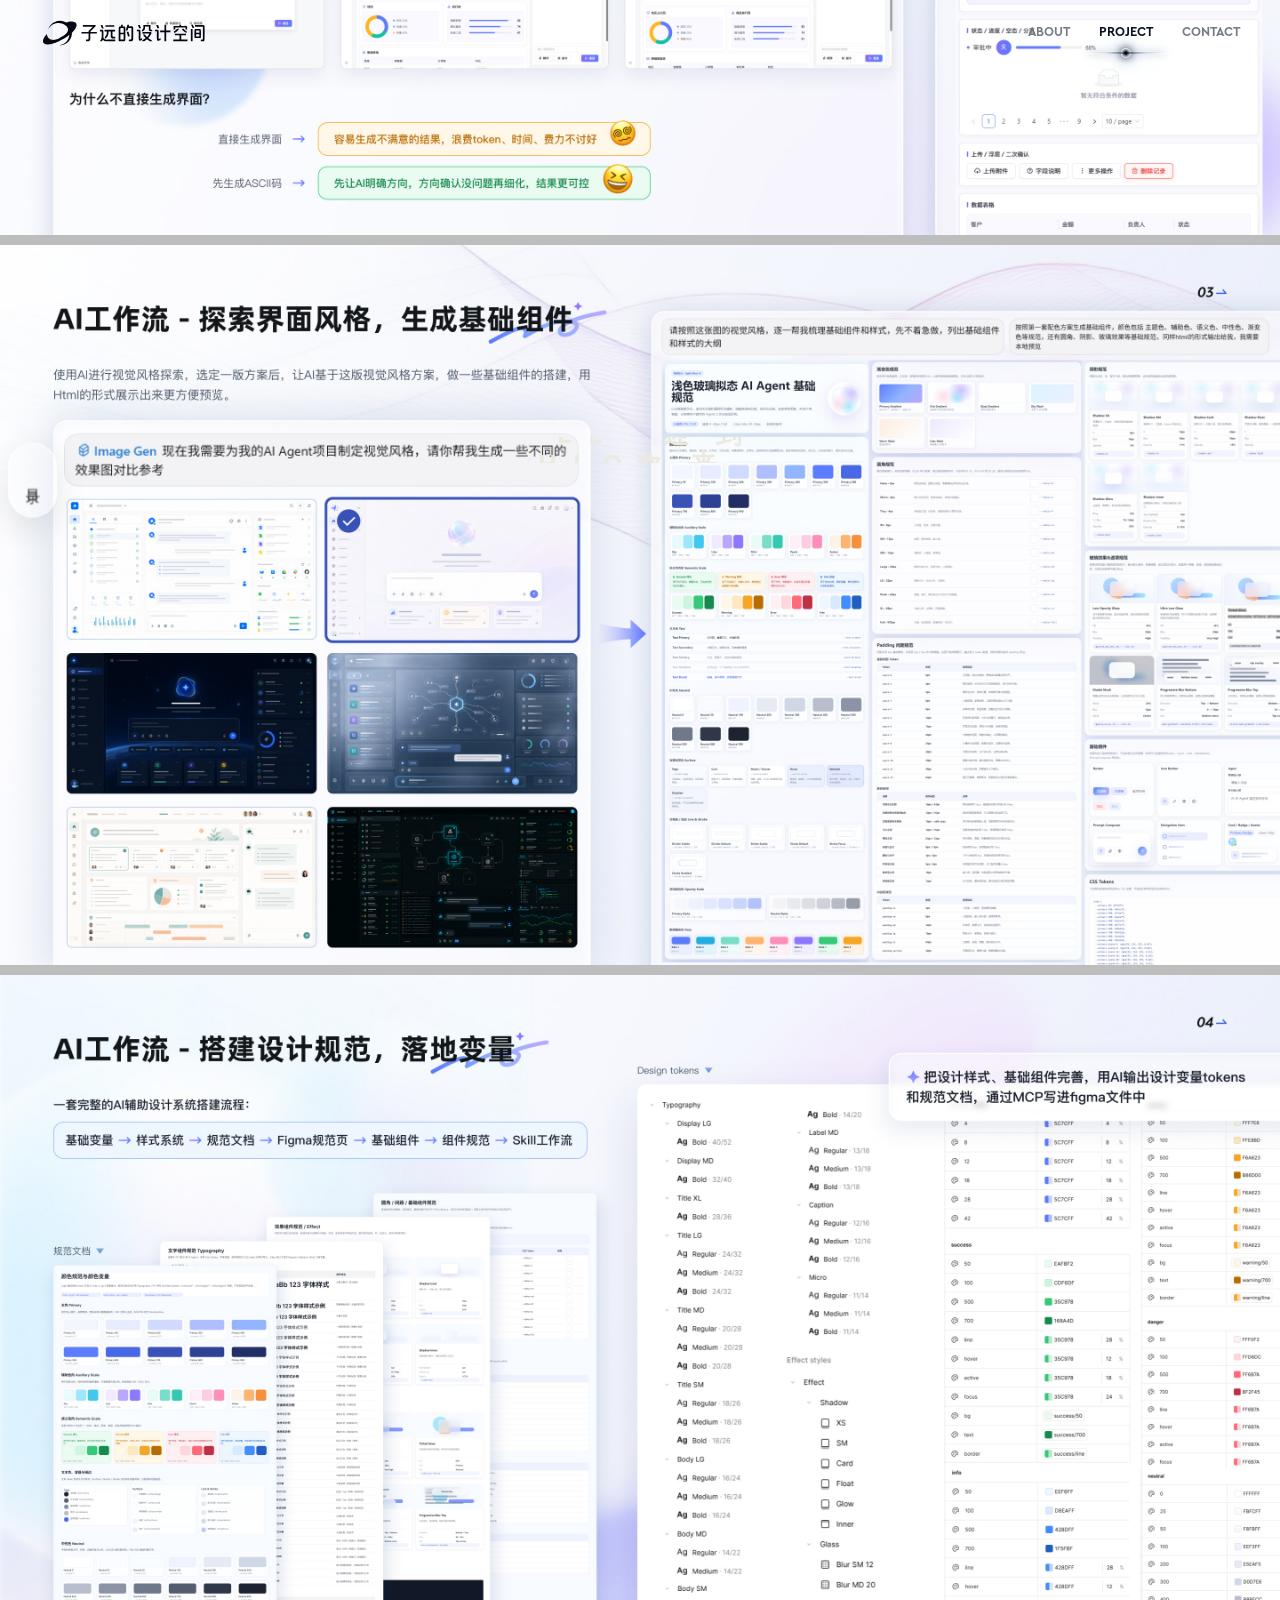
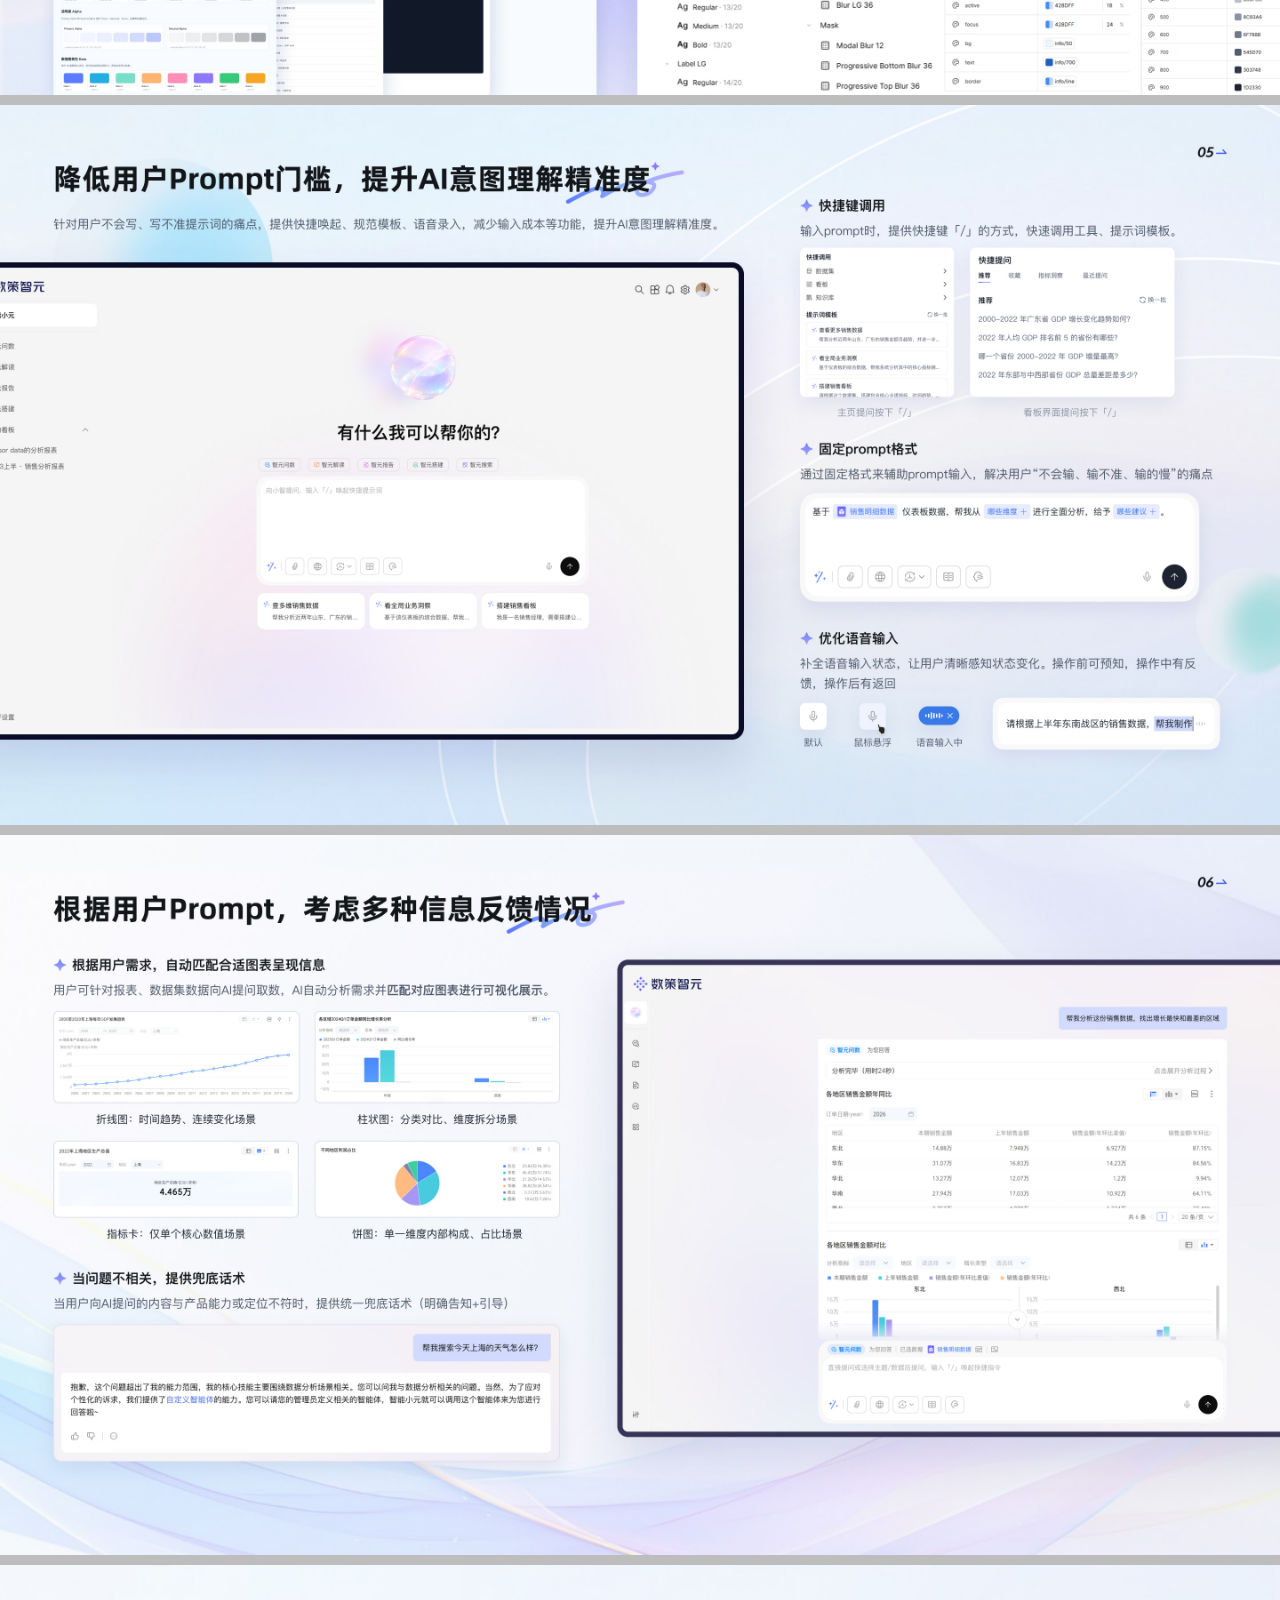
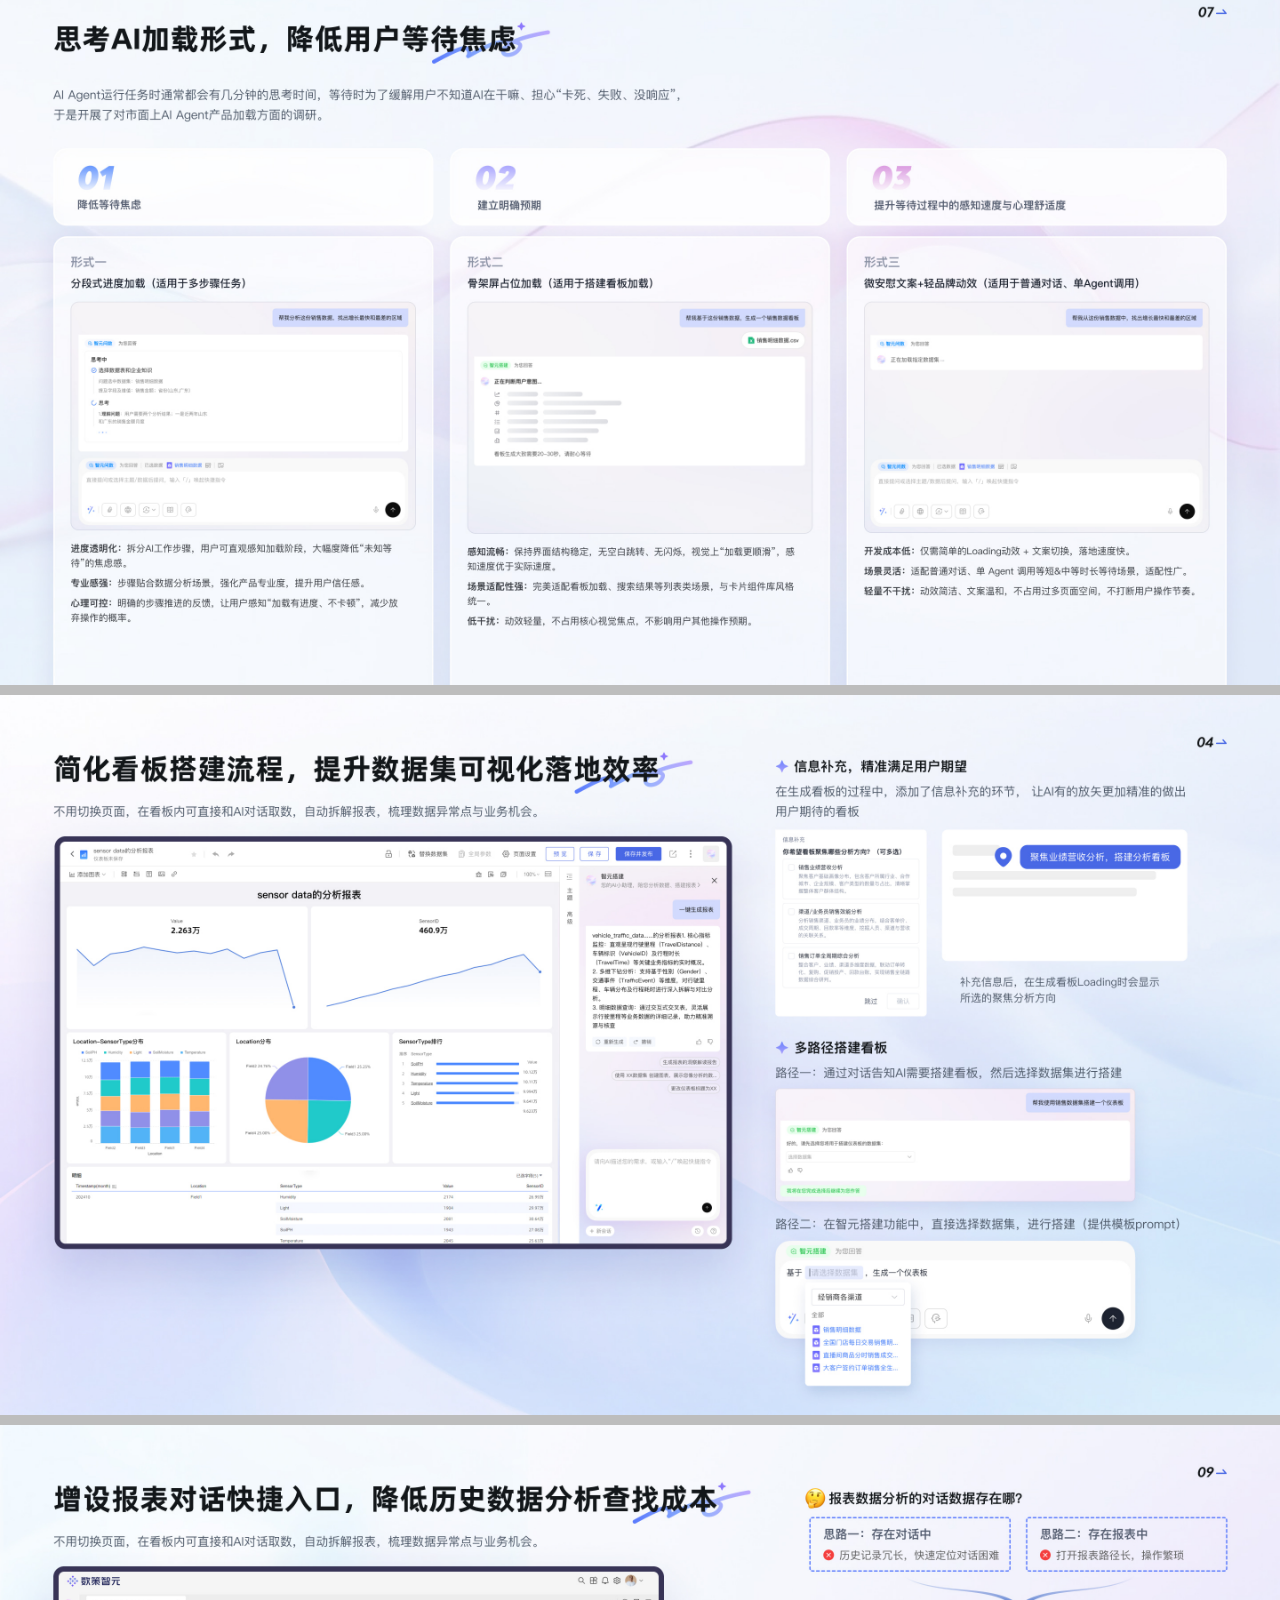
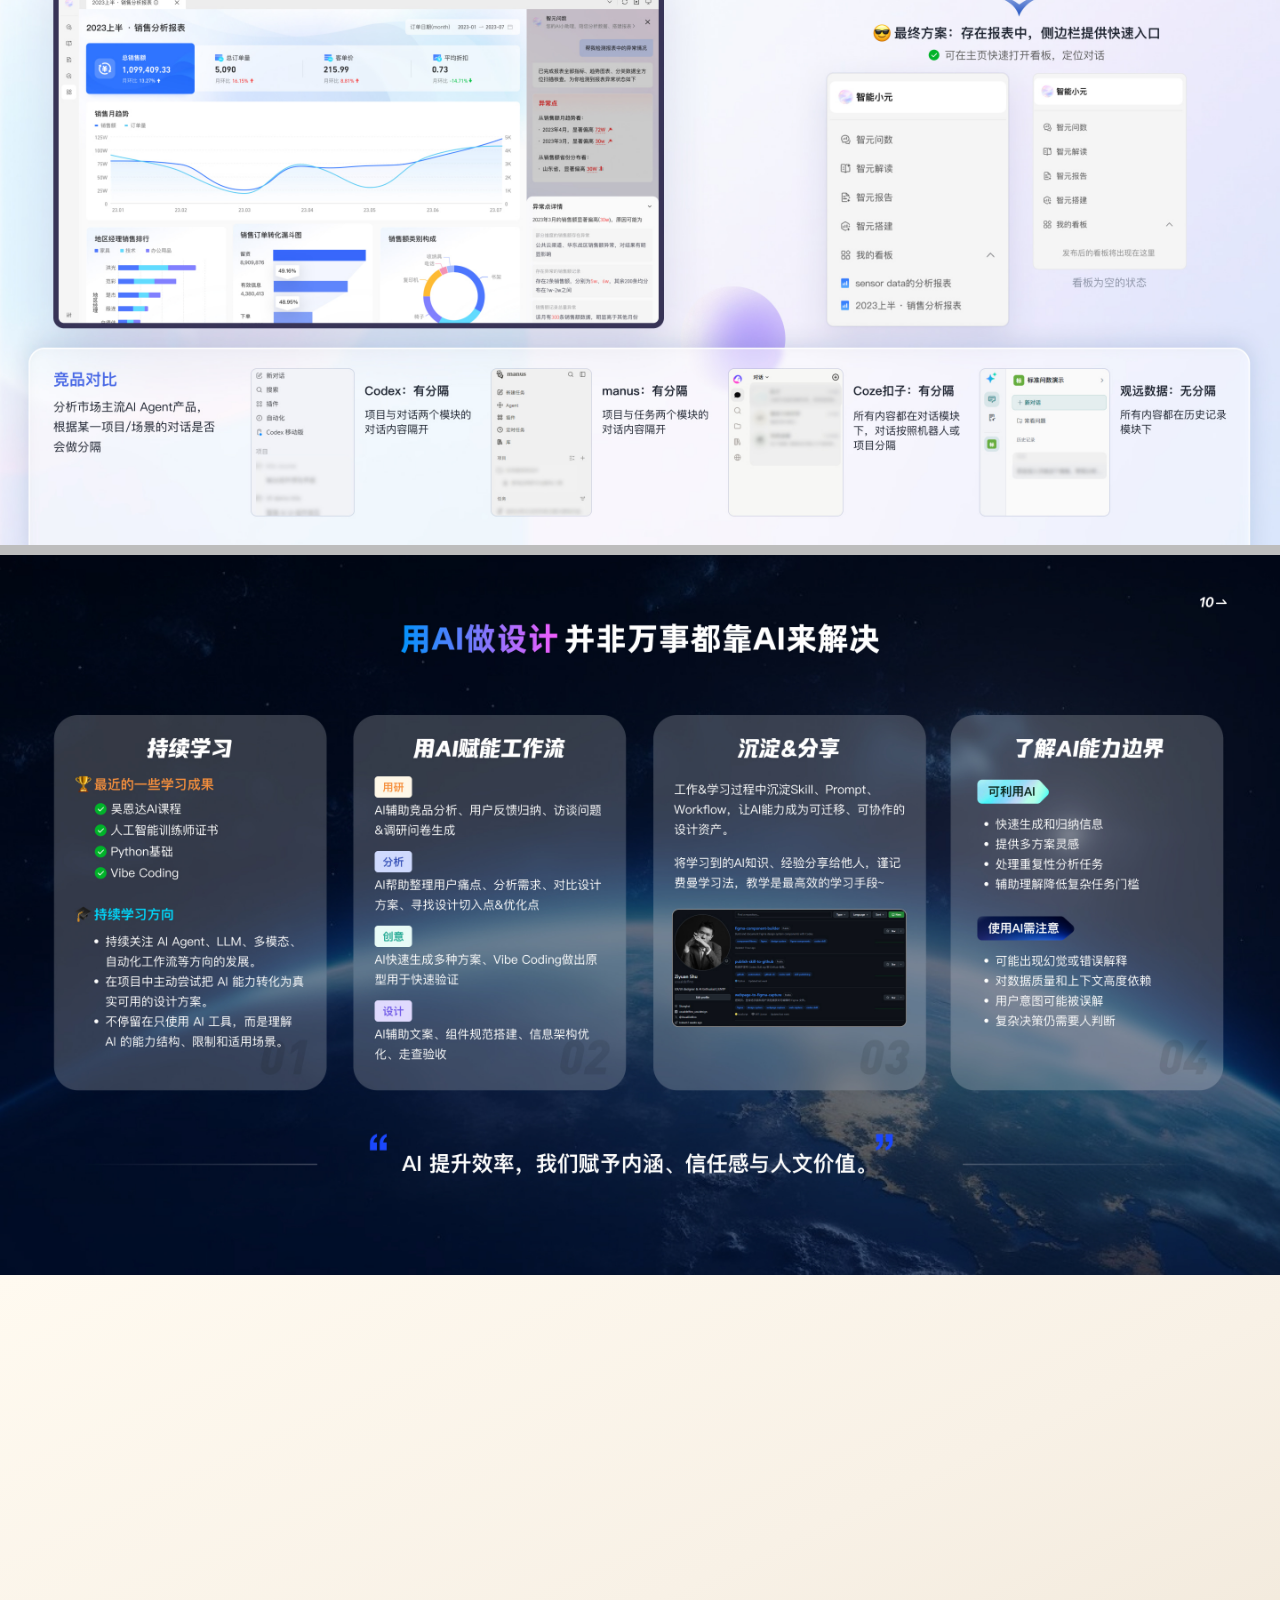
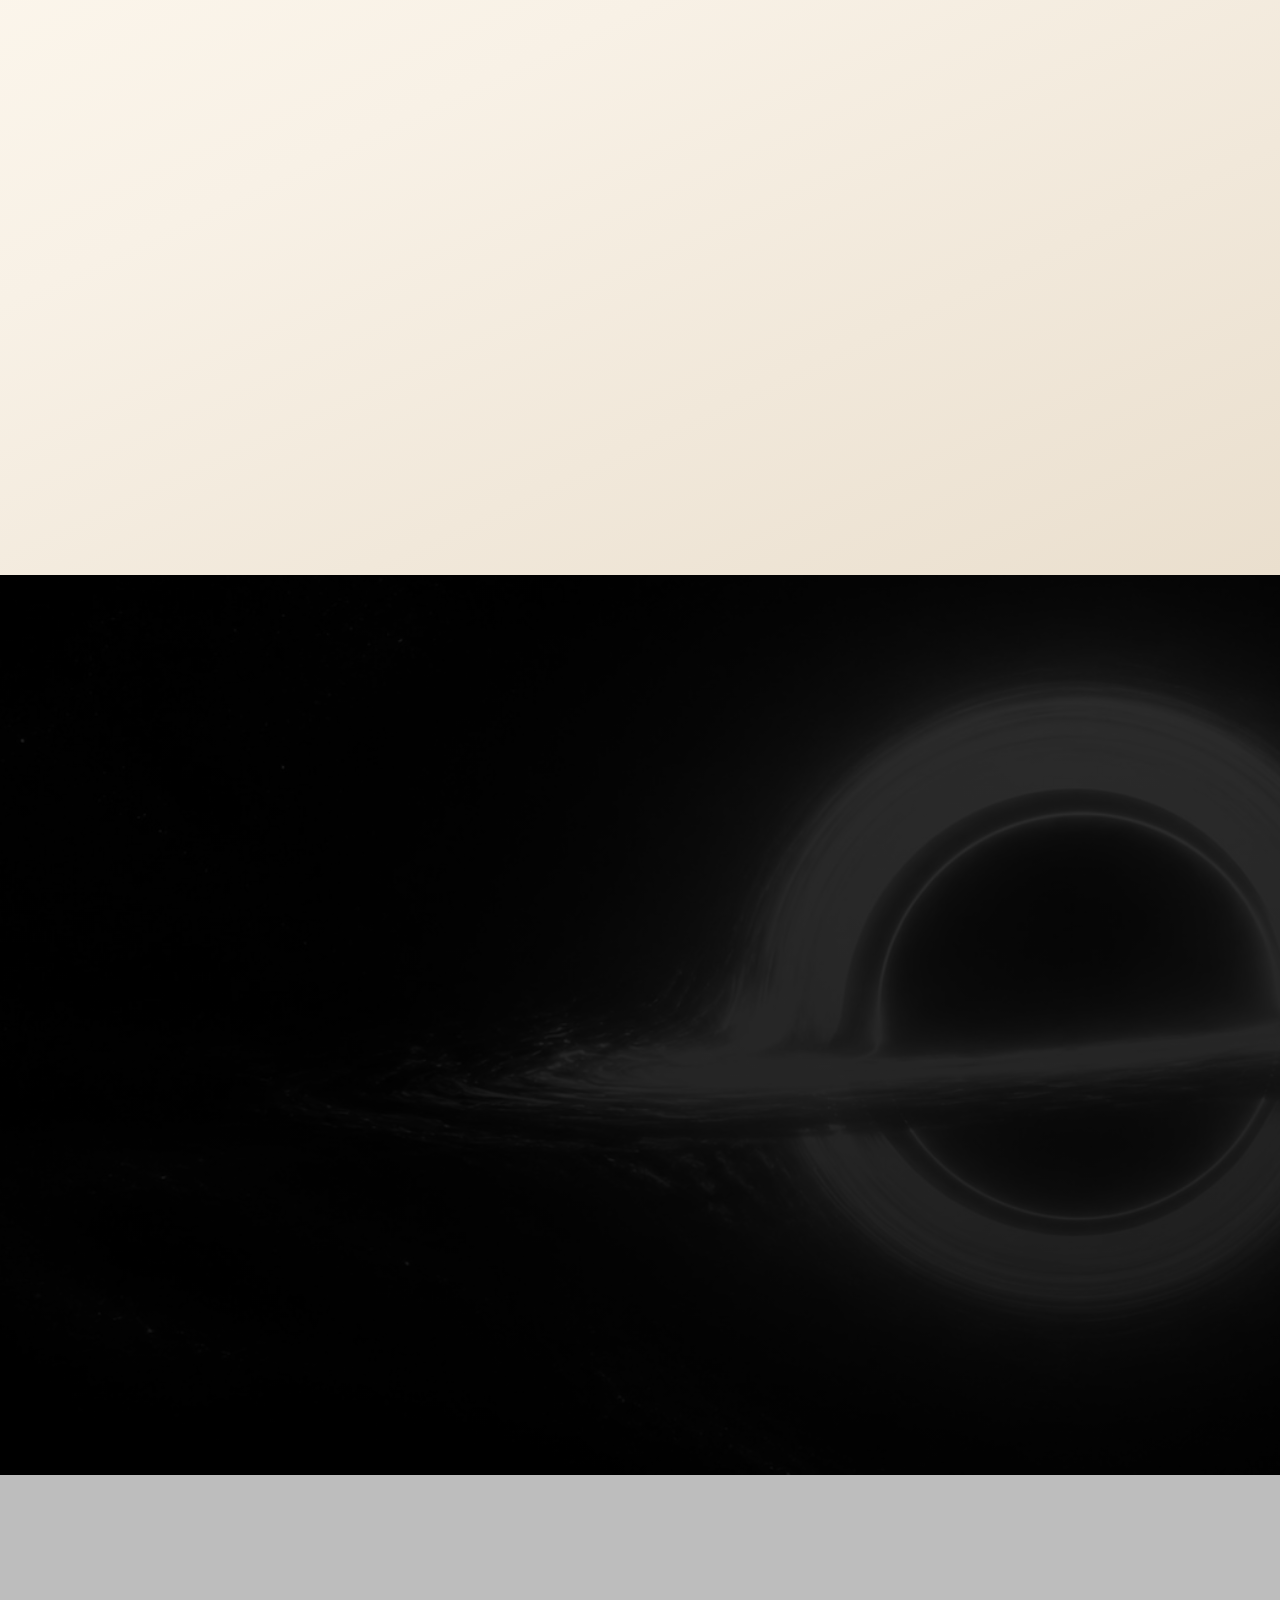
==== commit f54487f6: "Deploy latest clean website" ====
--- a/bi-agent.html
+++ b/bi-agent.html
@@ -19,7 +19,7 @@
       }
     </style>
     <link rel="stylesheet" href="./project-detail.css?v=anchor-glass-20260702" />
-    <link rel="stylesheet" href="./contact-footer.css?v=text-offset-20260701a" />
+    <link rel="stylesheet" href="./contact-footer.css?v=flare-scale-20260708" />
     <link rel="stylesheet" href="./site-header.css?v=site-header-nav-line-20260701" />
   </head>
   <body aria-live="polite" data-project="bi-agent">
--- a/contact-footer.css
+++ b/contact-footer.css
@@ -392,15 +392,17 @@
 .title-flare {
   --flare-box: clamp(32.4px, 2.835vw, 49.5px);
   --flare-ray-width: calc(var(--flare-box) * 1.2);
-  --flare-core-size: calc(var(--flare-box) * 0.25);
+  --flare-core-size: calc(var(--flare-box) * 0.2);
   --flare-halo-size: calc(var(--flare-box) * 0.82);
+  --flare-scale: 0.8;
   --flare-y: 0.03em;
   position: relative;
   flex: 0 0 auto;
   display: block;
   width: var(--flare-box);
   height: var(--flare-box);
-  transform: translateY(var(--flare-y));
+  transform: translateY(var(--flare-y)) scale(var(--flare-scale));
+  transform-origin: center;
   pointer-events: none;
 }
 
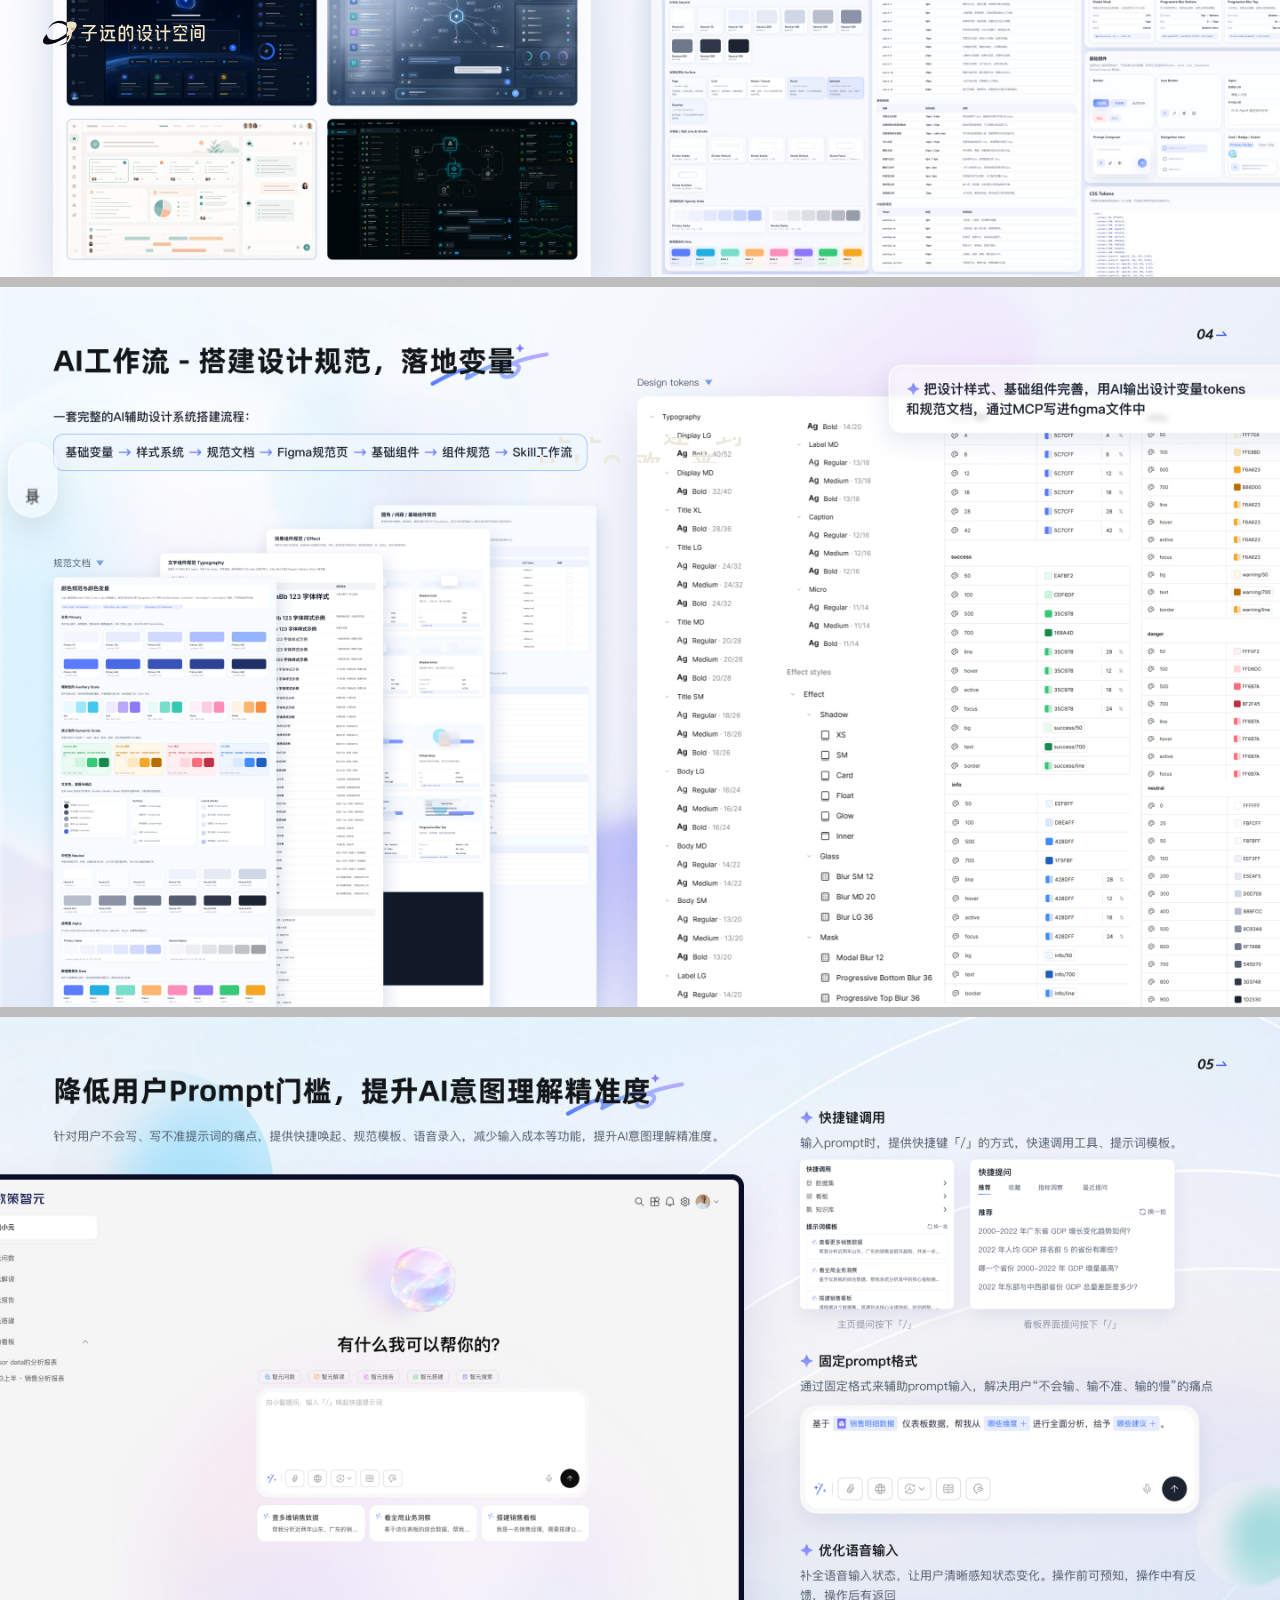
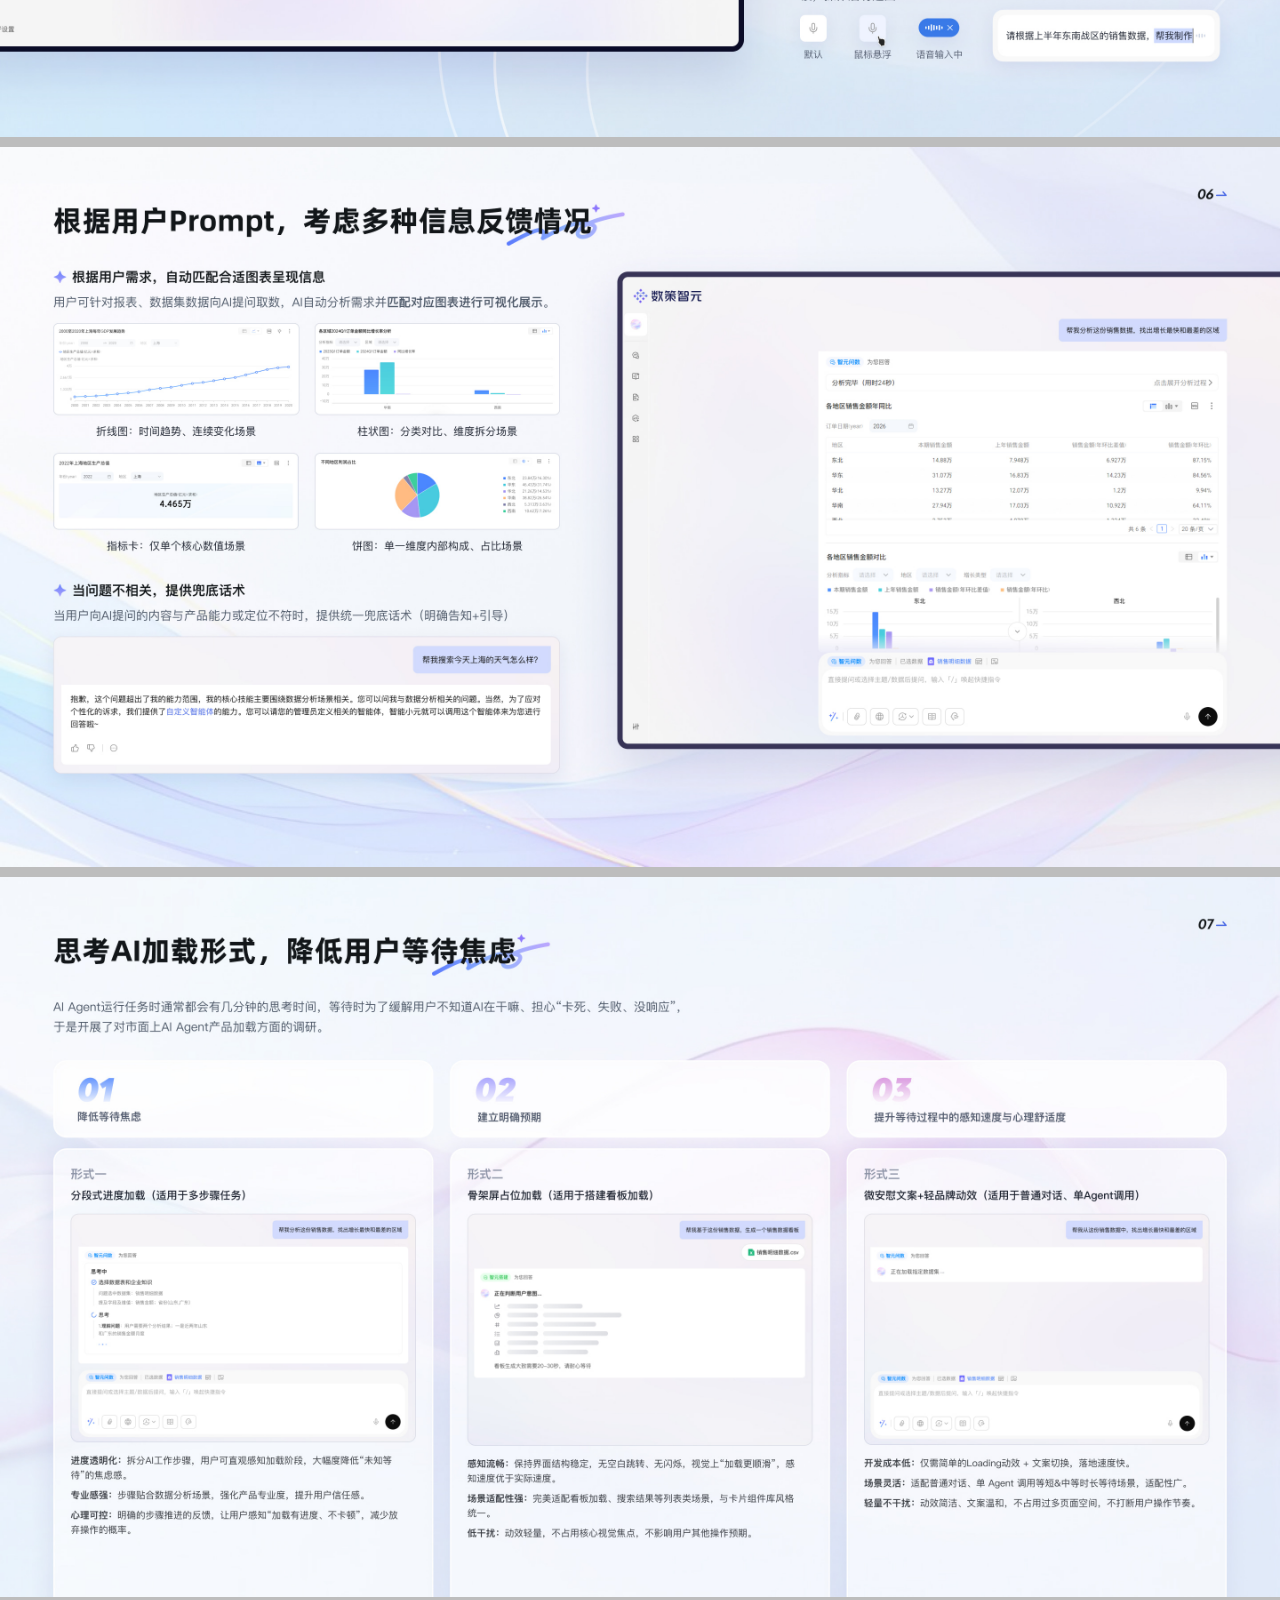
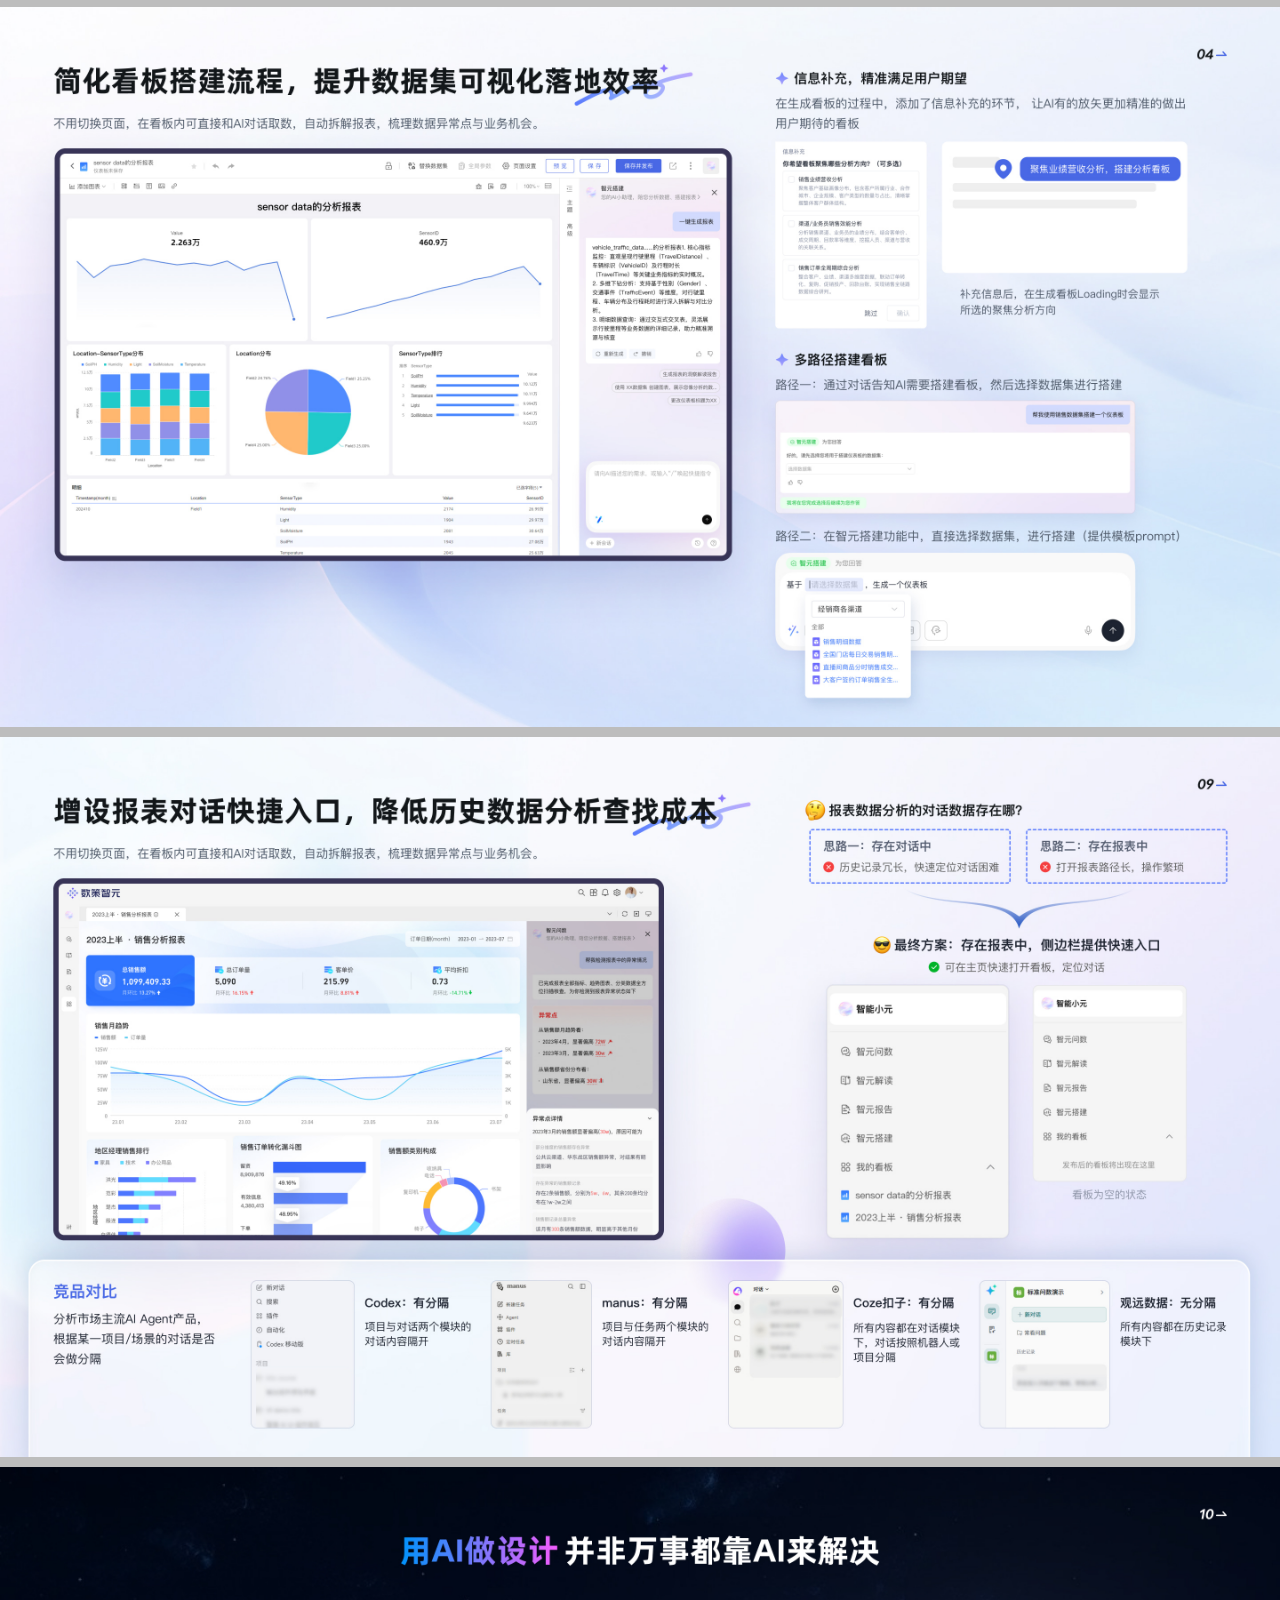
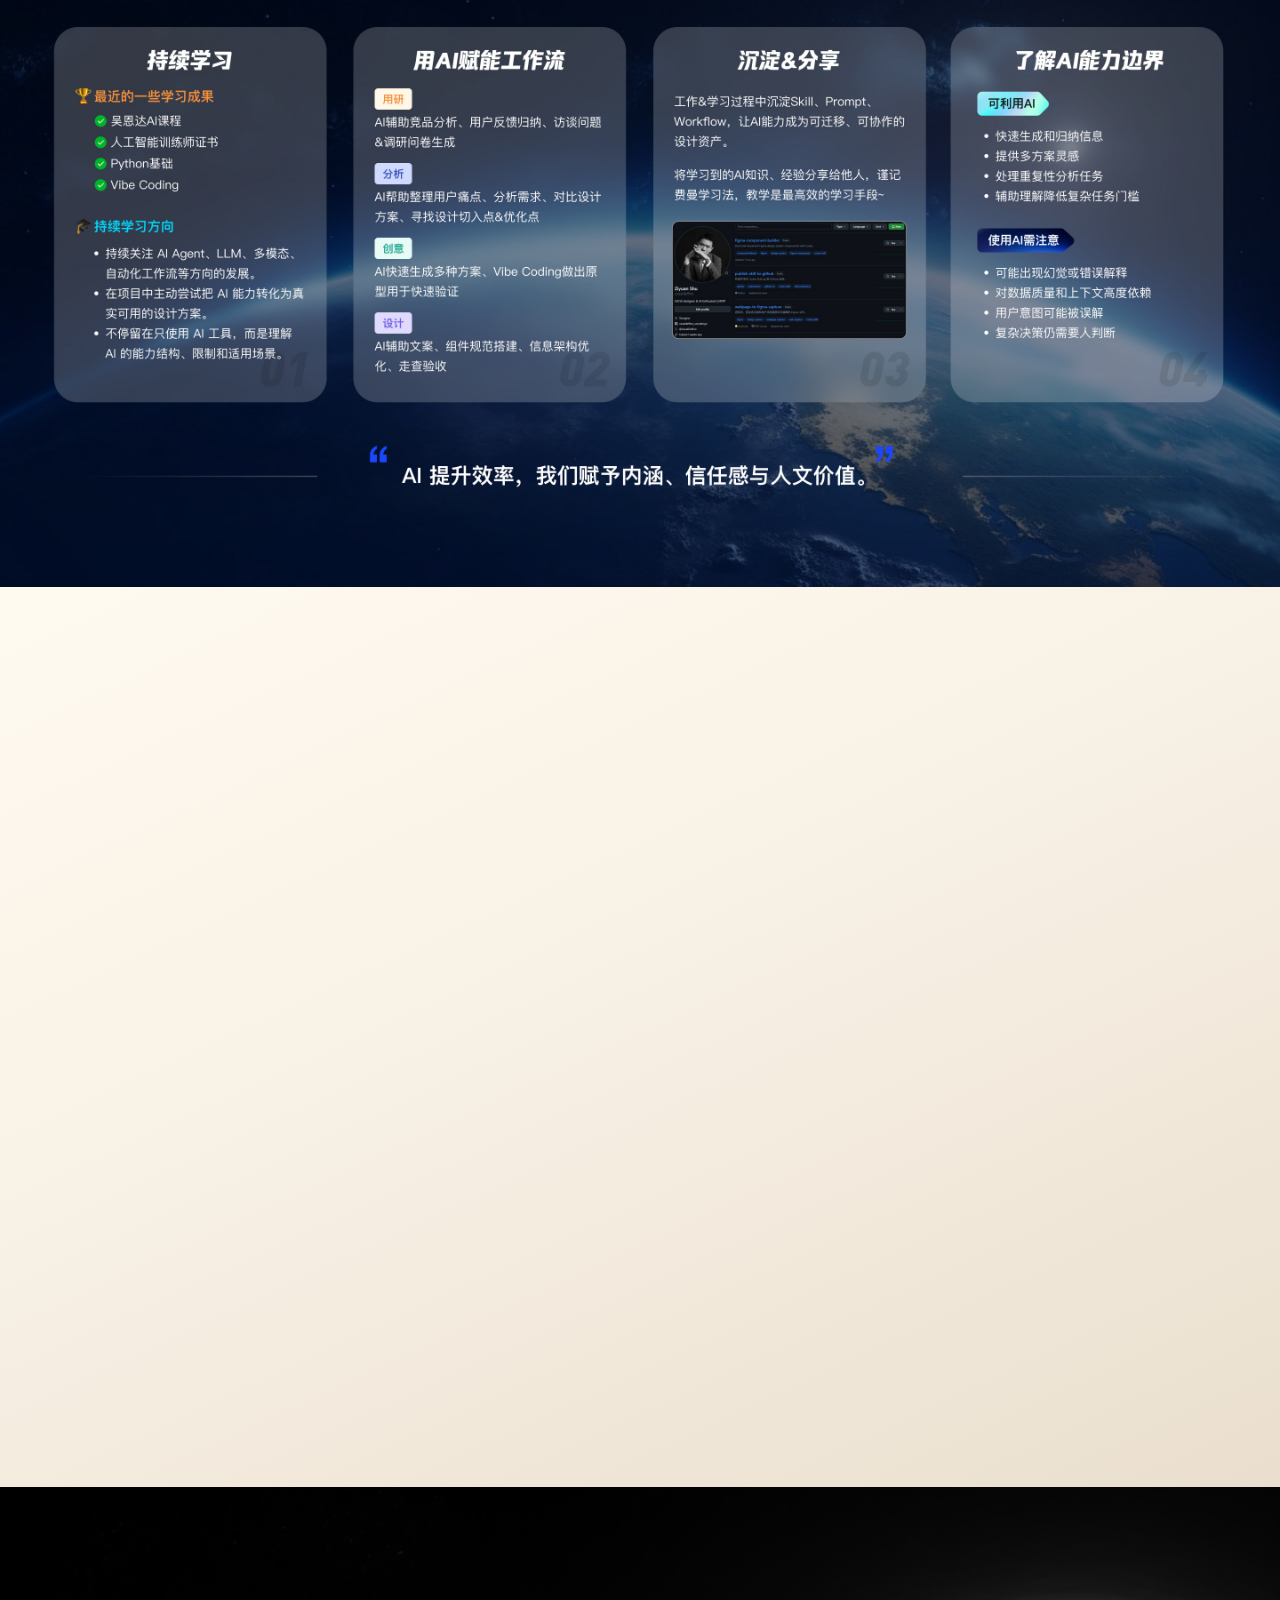
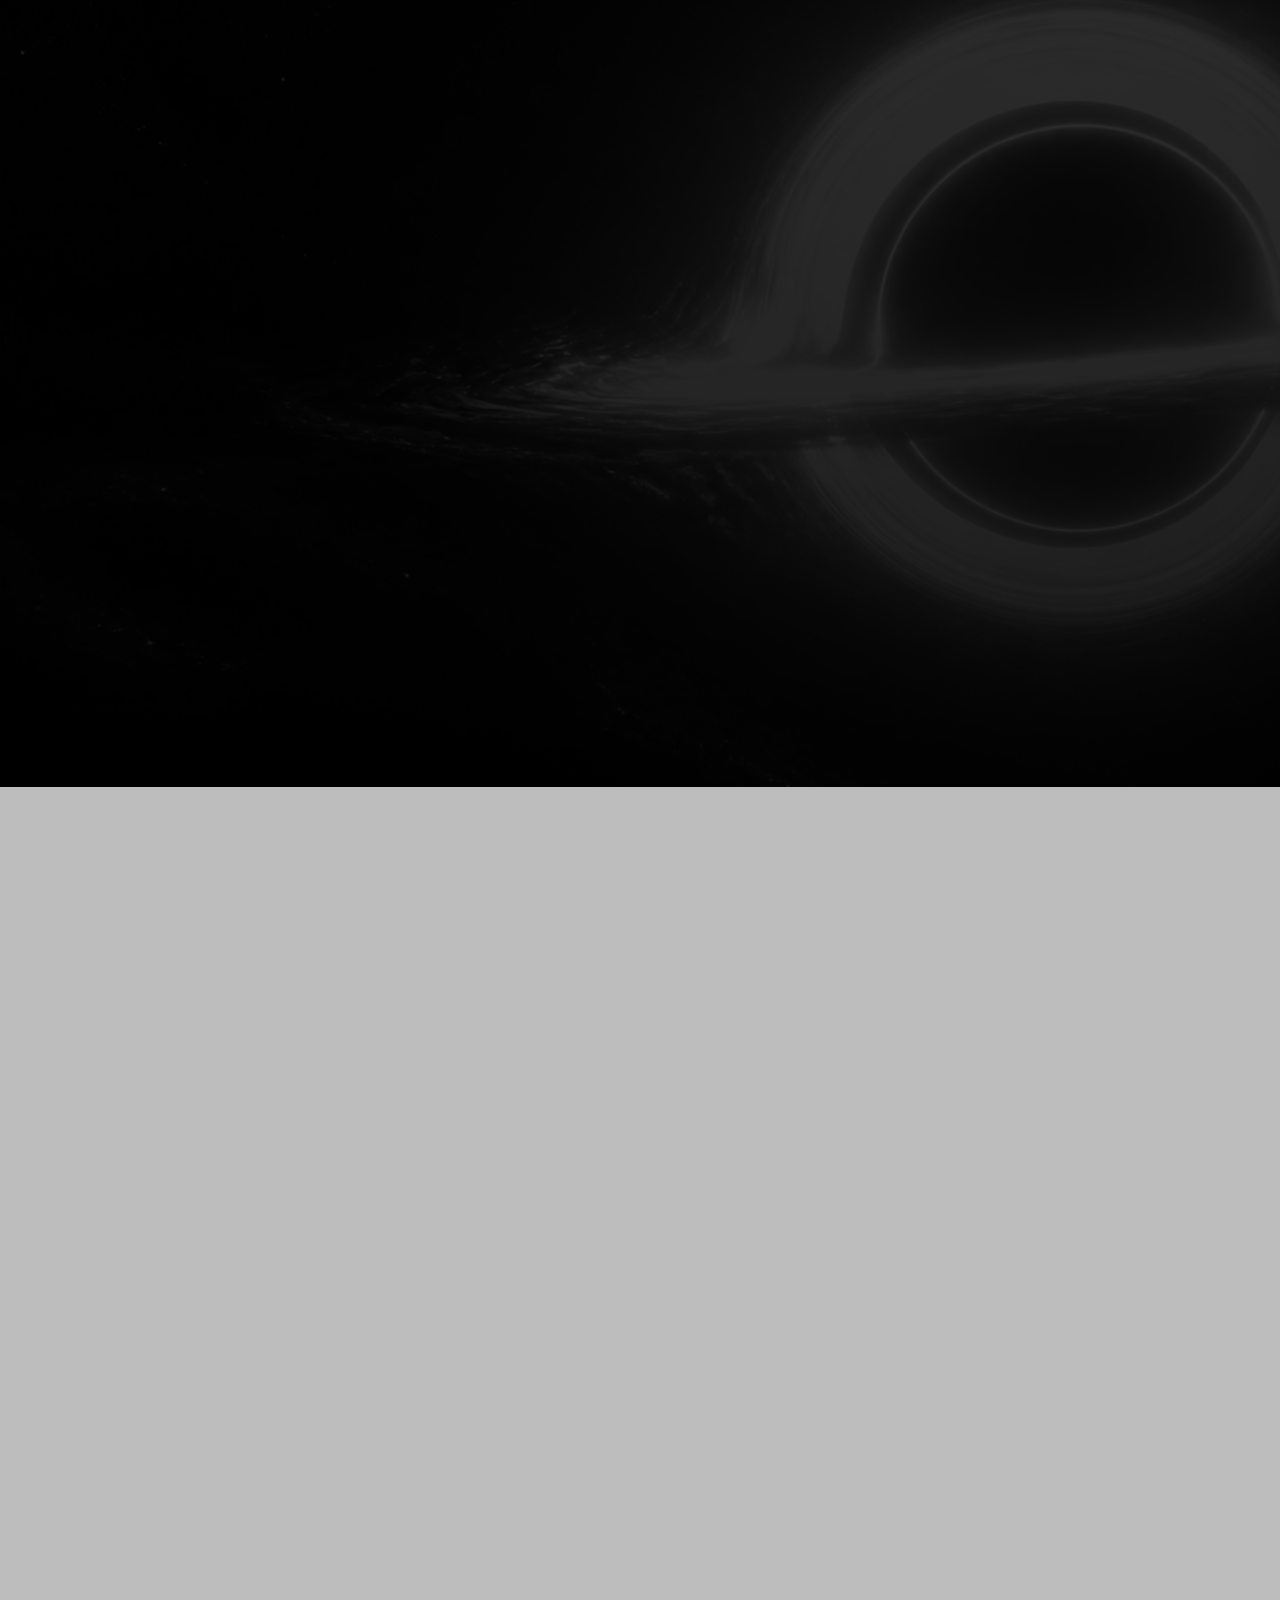
==== commit 7bb210e5: "Deploy latest portfolio website" ====
--- a/bi-agent.html
+++ b/bi-agent.html
@@ -18,9 +18,9 @@
         background: #BDBDBD;
       }
     </style>
-    <link rel="stylesheet" href="./project-detail.css?v=anchor-glass-20260702" />
+    <link rel="stylesheet" href="./project-detail.css?v=anchor-collapse-20260713" />
     <link rel="stylesheet" href="./contact-footer.css?v=flare-scale-20260708" />
-    <link rel="stylesheet" href="./site-header.css?v=site-header-nav-line-20260701" />
+    <link rel="stylesheet" href="./site-header.css?v=detail-nav-hidden-20260714" />
   </head>
   <body aria-live="polite" data-project="bi-agent">
     <div class="loader" aria-live="polite" aria-label="HELLO 欢迎来到">
@@ -228,7 +228,7 @@
 
           <!-- 底部 VIEW NEXT：保持参考站字母分离结构，并由 project-detail.js 绑定滚动入场与鼠标跟随星星。 -->
           <section class="p-single-next">
-            <a href="./open-bank.html" aria-label="View Next: 开放银行合作机构管理平台">
+            <a href="./gantt-review.html" aria-label="View Next: 数知鸟甘特图项目复盘">
               <span class="p-single-next__type" data-next-title="VIEW NEXT">VIEW NEXT</span>
             </a>
           </section>
@@ -240,6 +240,6 @@
 
     <script src="./site-header.js?v=visual-anchor-20260702"></script>
     <script src="./contact-footer.js?v=text-offset-20260701a"></script>
-    <script src="./project-detail.js?v=anchor-flash-20260702"></script>
+    <script src="./project-detail.js?v=anchor-exact-20260713"></script>
   </body>
 </html>
--- a/project-detail.css
+++ b/project-detail.css
@@ -381,6 +381,33 @@
   transform: translate(-50%, -50%);
 }
 
+/* After selecting an anchor, close the panel even while the pointer still
+   overlaps its previous footprint. Pointer leave unlocks the next hover. */
+.c-anchor-nav.is-collapsing {
+  transform: translate3d(calc(-100% + 50px), -50%, 0) scale(0.985);
+}
+
+.c-anchor-nav.is-collapsing .c-anchor-nav__rail {
+  opacity: 1;
+  transform: translateY(-50%) scale(1);
+}
+
+.c-anchor-nav.is-collapsing .c-anchor-nav__panel {
+  border-color: transparent;
+  background: transparent;
+  box-shadow: none;
+  backdrop-filter: none;
+  -webkit-backdrop-filter: none;
+  opacity: 0;
+  transform: translateX(-10px) scaleX(0.96);
+  pointer-events: none;
+}
+
+.c-anchor-nav.is-collapsing .c-anchor-nav__panel::before,
+.c-anchor-nav.is-collapsing .c-anchor-nav__panel::after {
+  opacity: 0;
+}
+
 .c-anchor-nav__list {
   opacity: 0;
   pointer-events: none;
--- a/site-header.css
+++ b/site-header.css
@@ -74,6 +74,10 @@
   font-size: var(--site-header-nav-size);
   font-weight: 650;
   line-height: 1;
+}
+
+body[data-project] .site-header__nav {
+  display: none;
 }
 
 .site-header a {
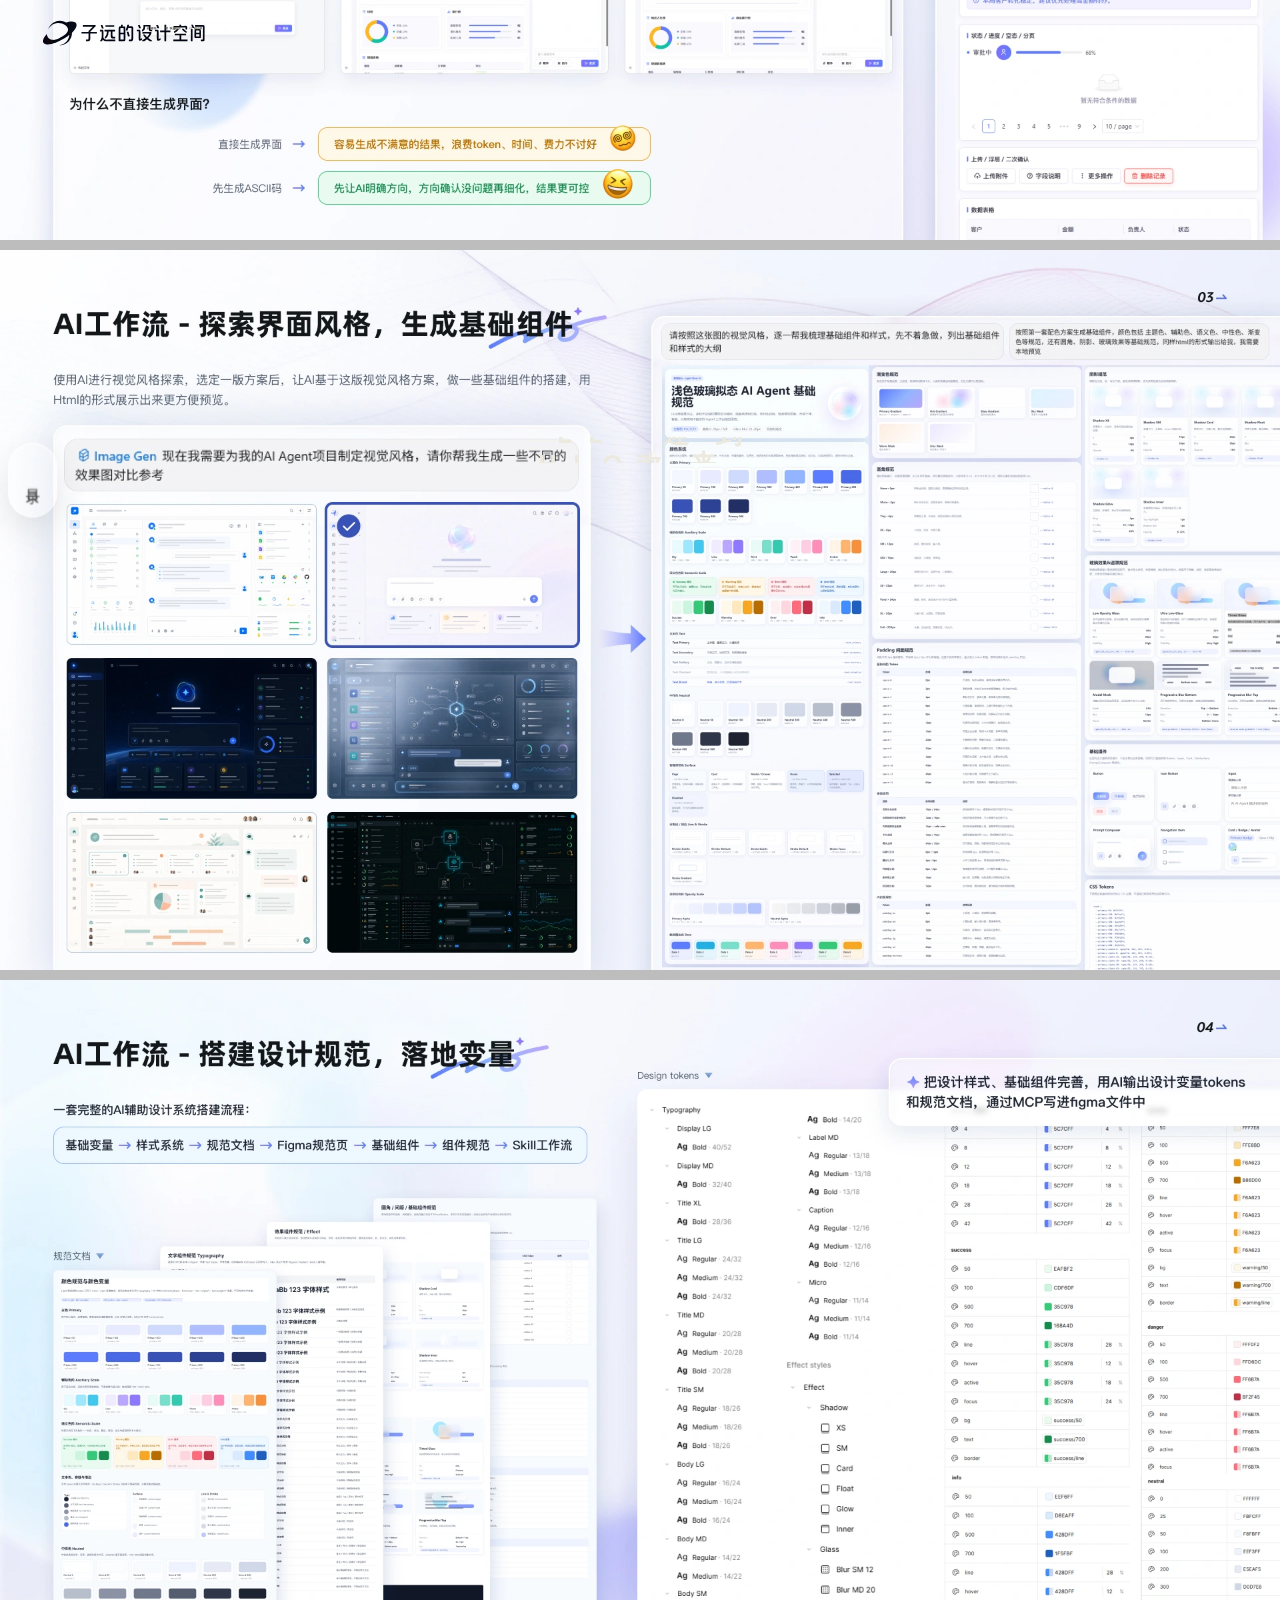
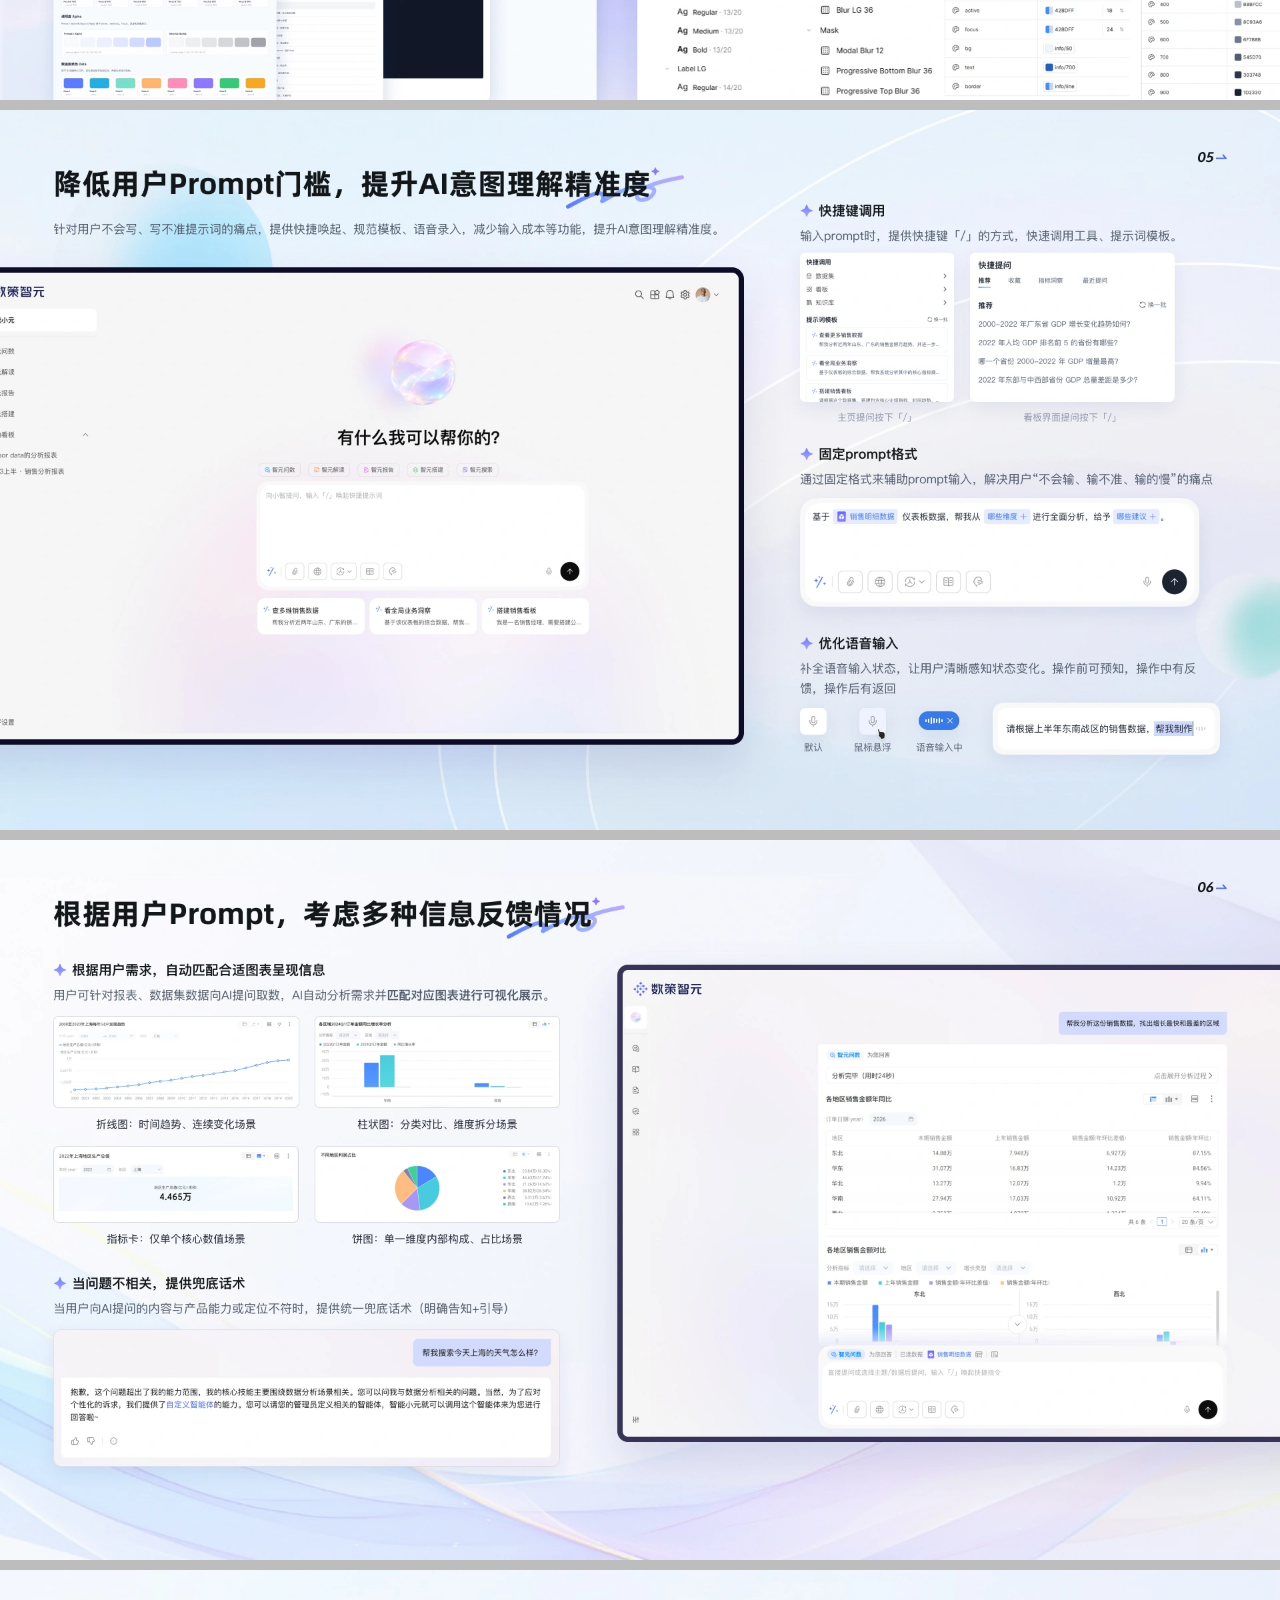
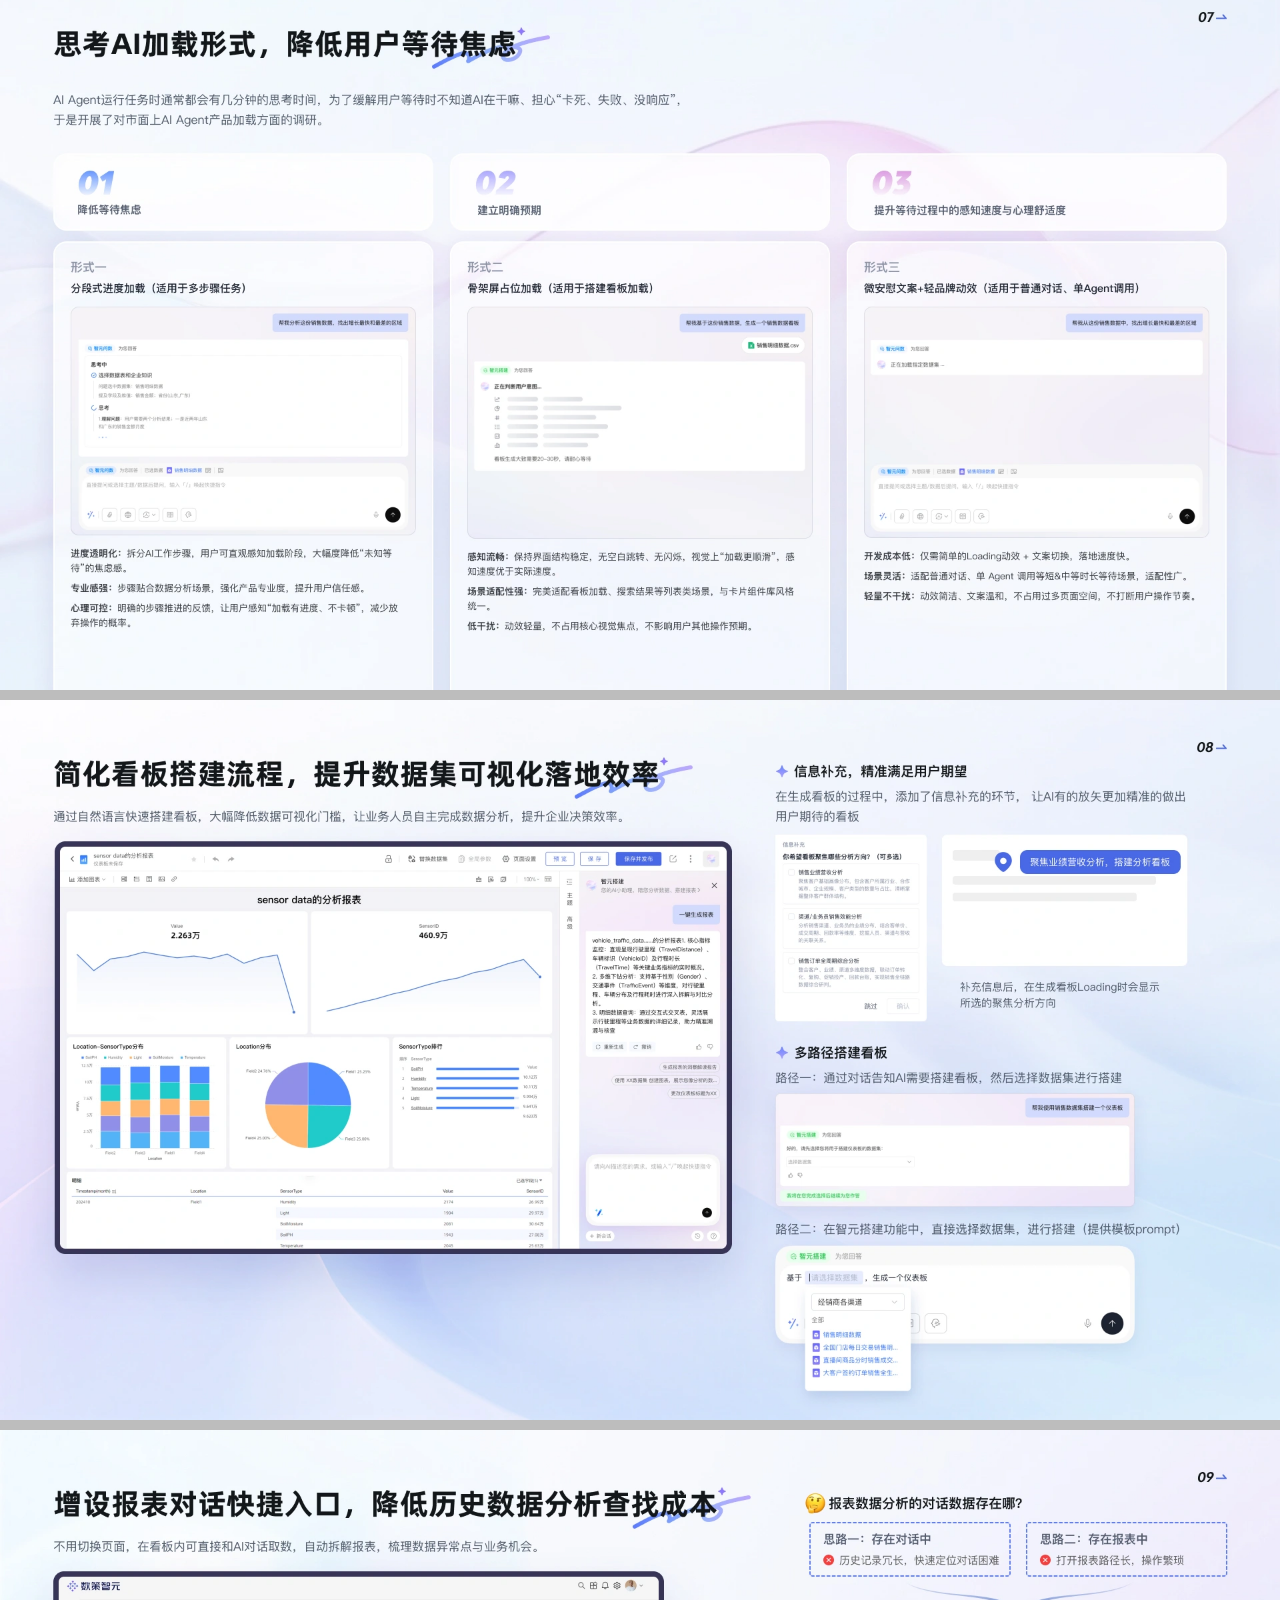
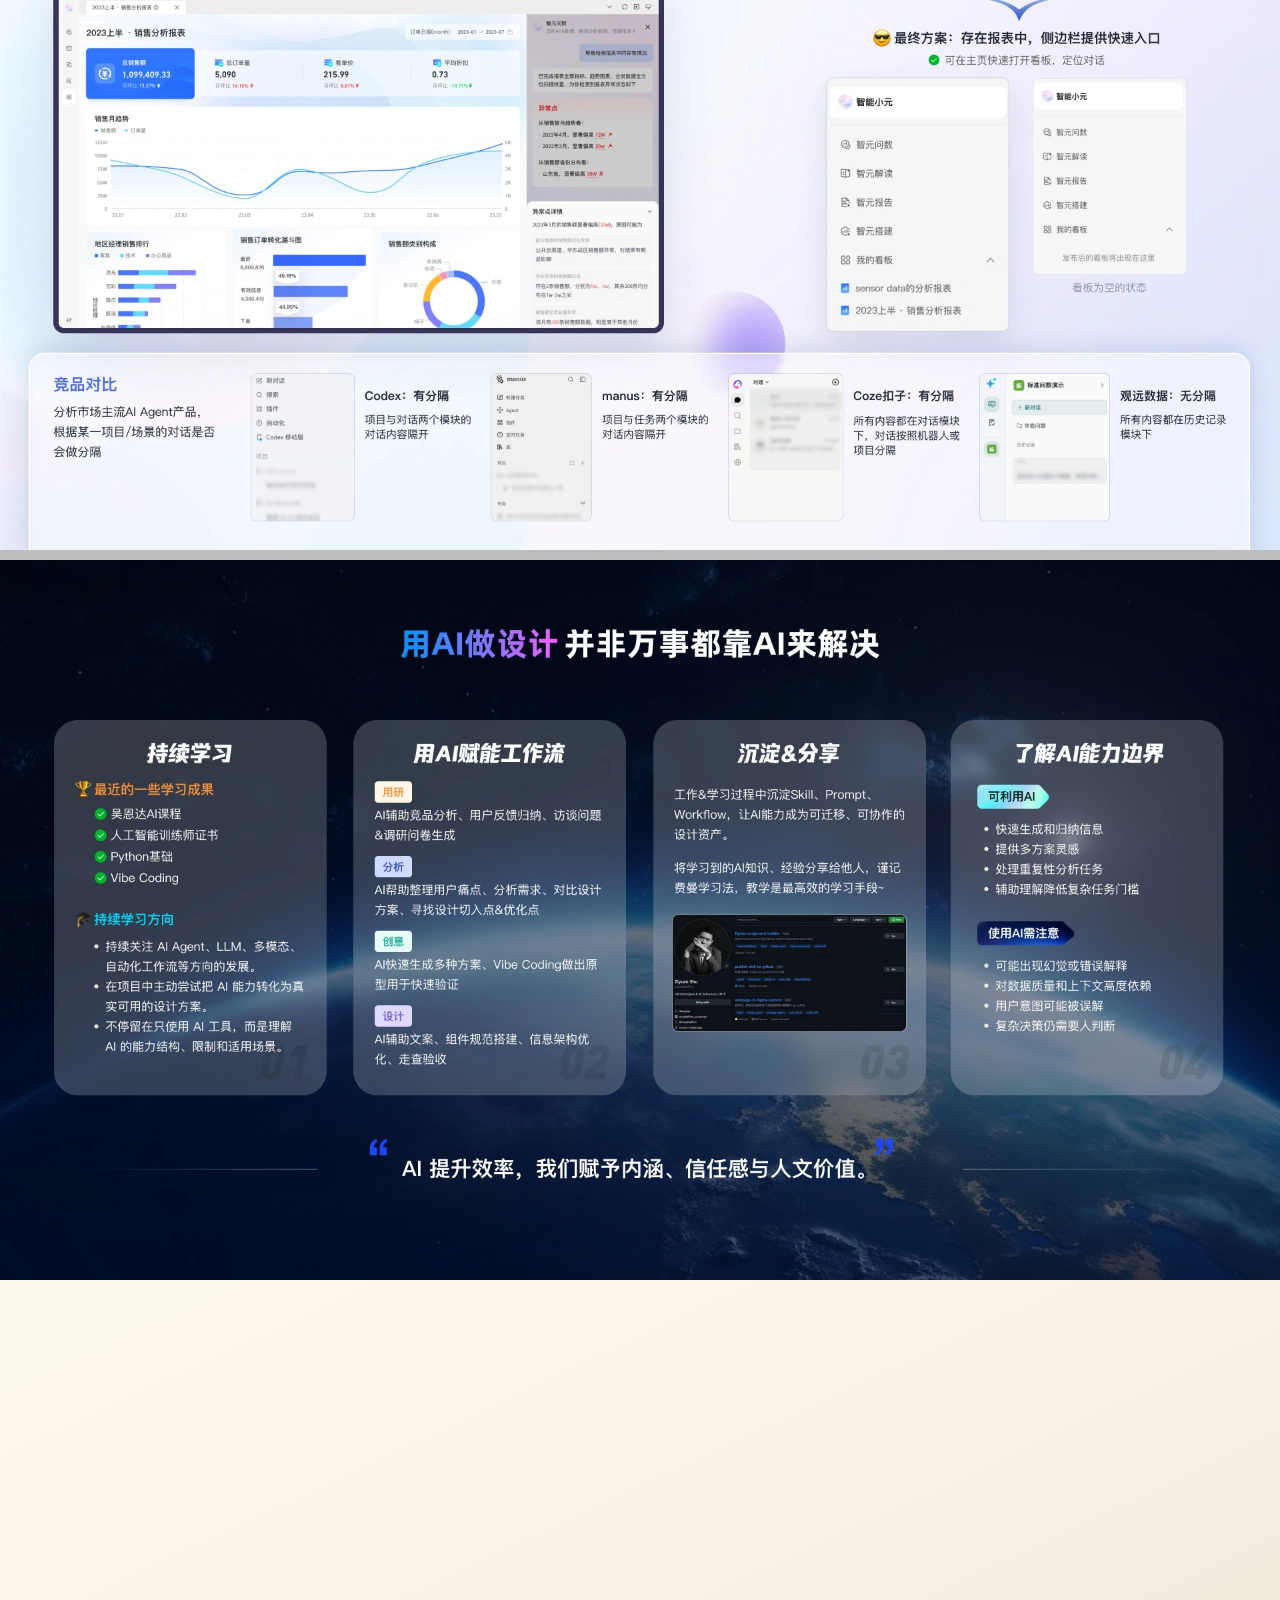
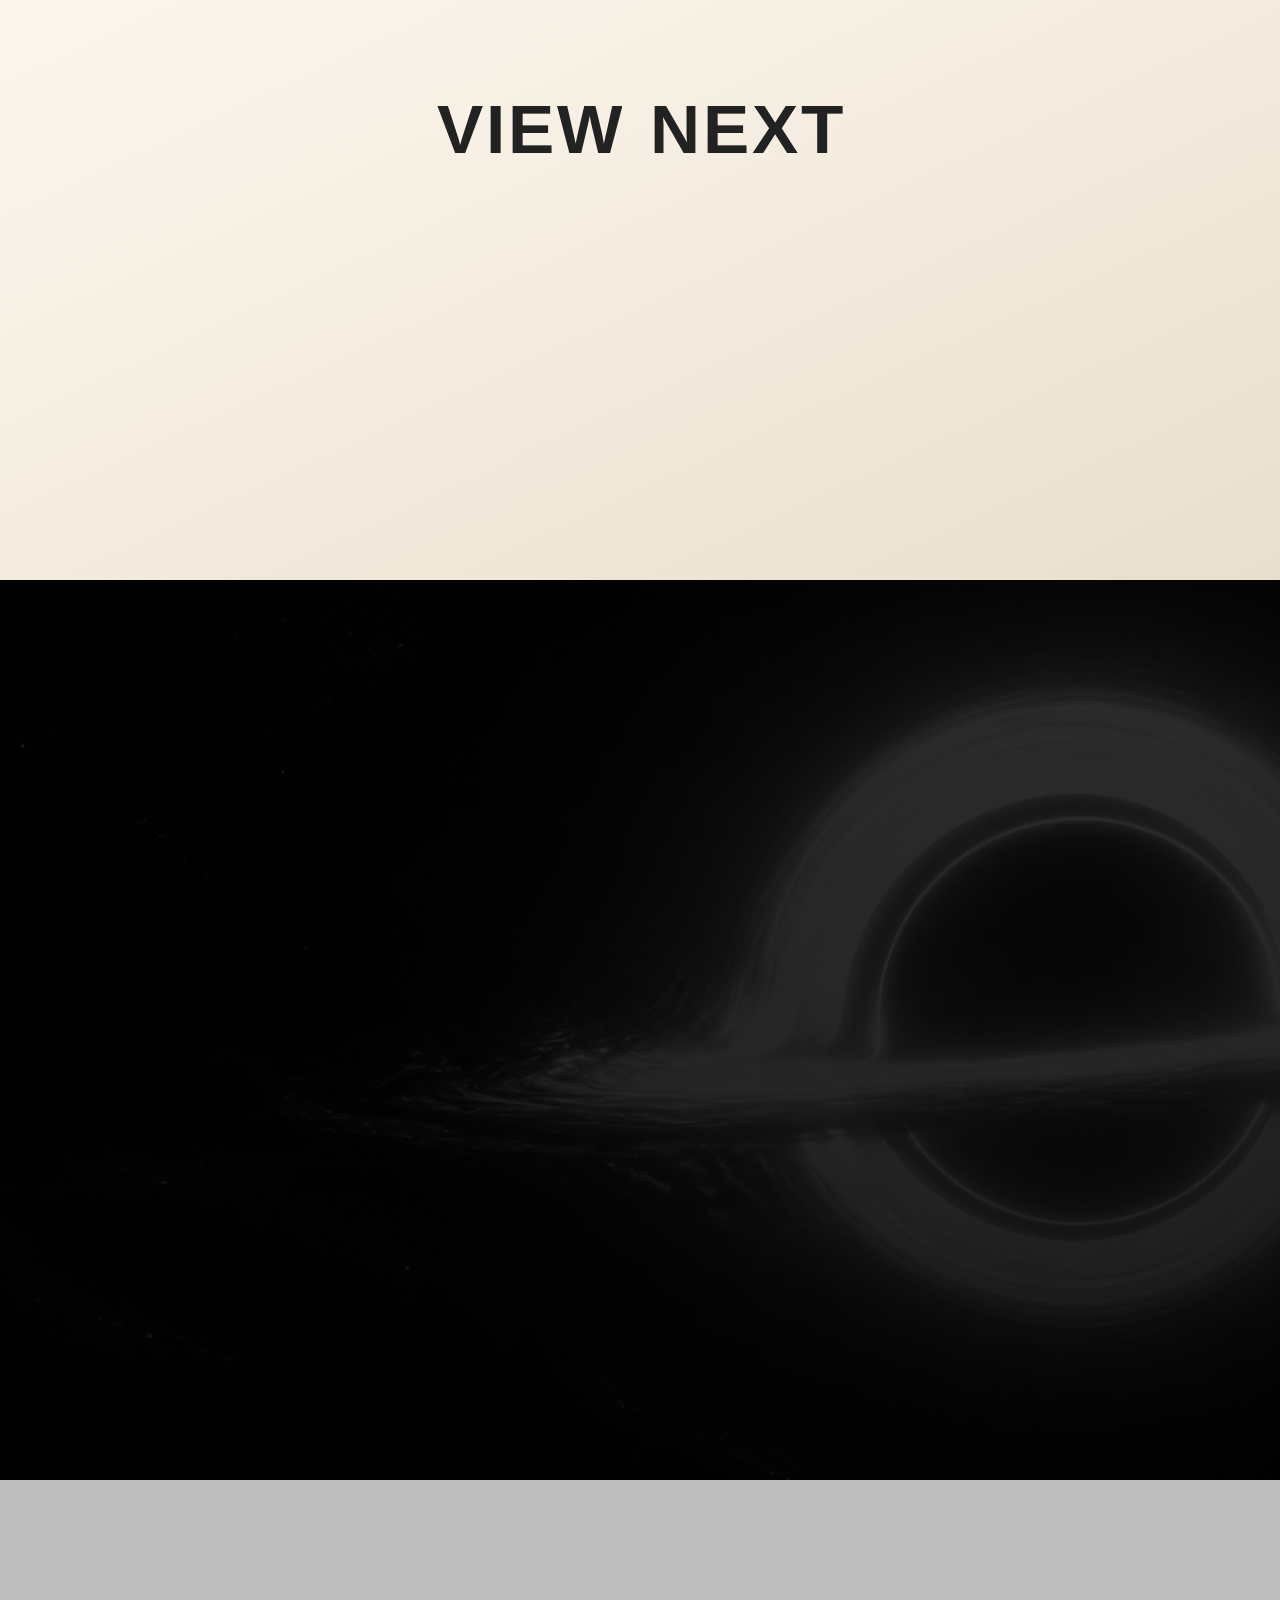
==== commit aebd880f: "Optimize portfolio assets and update website" ====
--- a/bi-agent.html
+++ b/bi-agent.html
@@ -18,11 +18,12 @@
         background: #BDBDBD;
       }
     </style>
+    <link rel="stylesheet" href="./fonts.css" />
     <link rel="stylesheet" href="./project-detail.css?v=anchor-collapse-20260713" />
     <link rel="stylesheet" href="./contact-footer.css?v=flare-scale-20260708" />
     <link rel="stylesheet" href="./site-header.css?v=detail-nav-hidden-20260714" />
   </head>
-  <body aria-live="polite" data-project="bi-agent">
+  <body data-project="bi-agent">
     <div class="loader" aria-live="polite" aria-label="HELLO 欢迎来到">
       <p class="loader__text" data-loader-text="HELLO 欢迎来到" aria-hidden="true"></p>
       <div class="loader__scan" aria-hidden="true">
@@ -103,7 +104,7 @@
             <div class="p-single-mv__background">
               <!-- 图片替换入口：data-image-slot="hero"，实际 src 由 script.js 的 IMAGE_SLOTS 统一注入。 -->
               <img
-                src="./assets/bi-agent/bi-agent-00.jpg"
+                src="./assets/bi-agent/bi-agent-00.webp"
                 data-image-slot="hero"
                 alt="数策智元图表 AI Agent 项目封面"
               />
@@ -147,7 +148,7 @@
             <div class="p-single-images__item" id="page-02" data-anchor-section="page-02">
               <!-- 图片替换入口：data-image-slot="more01" -->
               <img
-                src="./assets/bi-agent/bi-agent-01.jpg"
+                src="./assets/bi-agent/bi-agent-01.webp"
                 data-image-slot="more01"
                 alt="数策智元图表 AI Agent 需求分析"
               />
@@ -155,7 +156,7 @@
             <div class="p-single-images__item" id="page-03" data-anchor-section="page-03">
               <!-- 图片替换入口：data-image-slot="more02" -->
               <img
-                src="./assets/bi-agent/bi-agent-02.jpg"
+                src="./assets/bi-agent/bi-agent-02.webp"
                 data-image-slot="more02"
                 alt="数策智元图表 AI Agent 交互原型确认"
               />
@@ -163,7 +164,7 @@
             <div class="p-single-images__item" id="page-04" data-anchor-section="page-04">
               <!-- 图片替换入口：data-image-slot="more03" -->
               <img
-                src="./assets/bi-agent/bi-agent-03.jpg"
+                src="./assets/bi-agent/bi-agent-03.webp"
                 data-image-slot="more03"
                 alt="数策智元图表 AI Agent 探索界面风格与基础组件"
               />
@@ -171,7 +172,7 @@
             <div class="p-single-images__item" id="page-05" data-anchor-section="page-05">
               <!-- 图片替换入口：data-image-slot="more04" -->
               <img
-                src="./assets/bi-agent/bi-agent-04.jpg"
+                src="./assets/bi-agent/bi-agent-04.webp"
                 data-image-slot="more04"
                 alt="数策智元图表 AI Agent 设计规范与变量"
               />
@@ -179,7 +180,7 @@
             <div class="p-single-images__item" id="page-06" data-anchor-section="page-06">
               <!-- 图片替换入口：data-image-slot="more05" -->
               <img
-                src="./assets/bi-agent/bi-agent-05.jpg"
+                src="./assets/bi-agent/bi-agent-05.webp"
                 data-image-slot="more05"
                 alt="数策智元图表 AI Agent 降低用户 Prompt 门槛"
               />
@@ -187,7 +188,7 @@
             <div class="p-single-images__item" id="page-07">
               <!-- 图片替换入口：data-image-slot="more06" -->
               <img
-                src="./assets/bi-agent/bi-agent-06.jpg"
+                src="./assets/bi-agent/bi-agent-06.webp"
                 data-image-slot="more06"
                 alt="数策智元图表 AI Agent 多种信息反馈情况"
               />
@@ -195,7 +196,7 @@
             <div class="p-single-images__item" id="page-08">
               <!-- 图片替换入口：data-image-slot="more07" -->
               <img
-                src="./assets/bi-agent/bi-agent-07.jpg"
+                src="./assets/bi-agent/bi-agent-07.webp"
                 data-image-slot="more07"
                 alt="数策智元图表 AI Agent 信息反馈细化"
               />
@@ -203,7 +204,7 @@
             <div class="p-single-images__item" id="page-09">
               <!-- 图片替换入口：data-image-slot="more08" -->
               <img
-                src="./assets/bi-agent/bi-agent-08.jpg"
+                src="./assets/bi-agent/bi-agent-08.webp"
                 data-image-slot="more08"
                 alt="数策智元图表 AI Agent 简化看板搭建流程"
               />
@@ -211,7 +212,7 @@
             <div class="p-single-images__item" id="page-10">
               <!-- 图片替换入口：data-image-slot="more09" -->
               <img
-                src="./assets/bi-agent/bi-agent-09.jpg"
+                src="./assets/bi-agent/bi-agent-09.webp"
                 data-image-slot="more09"
                 alt="数策智元图表 AI Agent 报表对话快捷入口"
               />
@@ -219,7 +220,7 @@
             <div class="p-single-images__item" id="page-11" data-anchor-section="page-11">
               <!-- 图片替换入口：data-image-slot="more10" -->
               <img
-                src="./assets/bi-agent/bi-agent-10.jpg"
+                src="./assets/bi-agent/bi-agent-10.webp"
                 data-image-slot="more10"
                 alt="数策智元图表 AI Agent 项目总结"
               />
--- a/fonts.css
+++ b/fonts.css
@@ -0,0 +1,47 @@
+@font-face {
+  font-family: "Cera Pro";
+  src: url("./assets/fonts/cera-pro-light.otf") format("opentype");
+  font-weight: 300;
+  font-style: normal;
+  font-display: swap;
+}
+
+@font-face {
+  font-family: "Cera Pro";
+  src: url("./assets/fonts/cera-pro-medium.otf") format("opentype");
+  font-weight: 400 500;
+  font-style: normal;
+  font-display: swap;
+}
+
+@font-face {
+  font-family: "Cera Pro";
+  src: url("./assets/fonts/cera-pro-bold.otf") format("opentype");
+  font-weight: 600 700;
+  font-style: normal;
+  font-display: swap;
+}
+
+@font-face {
+  font-family: "Cera Pro";
+  src: url("./assets/fonts/cera-pro-black.otf") format("opentype");
+  font-weight: 800 900;
+  font-style: normal;
+  font-display: swap;
+}
+
+@font-face {
+  font-family: "Cera Pro";
+  src: url("./assets/fonts/cera-pro-regular-italic.otf") format("opentype");
+  font-weight: 400;
+  font-style: italic;
+  font-display: swap;
+}
+
+@font-face {
+  font-family: "Cera Pro";
+  src: url("./assets/fonts/cera-pro-black-italic.otf") format("opentype");
+  font-weight: 800 900;
+  font-style: italic;
+  font-display: swap;
+}
--- a/project-detail.css
+++ b/project-detail.css
@@ -98,44 +98,21 @@
 
 :root {
   --system-color: #222222;
-  --system-white: #eeeeee;
   --system-background-color: #BDBDBD;
   --project-brief-background: #f8f1e6;
   --project-brief-gradient: linear-gradient(155deg, #fffaf0 0%, #f8f1e6 42%, #eadfce 100%);
   --project-brief-line: #e0d4ce;
   --project-brief-title-offset: clamp(21px, 1.42vw, 26px);
   --project-brief-decor-opacity: 0.05;
-  --app-grid-col-gap: 10px;
-  --app-grid-padding: 40px;
   --header-height: 60px;
   --header-bg-alpha: 1;
-  --loader-ease: cubic-bezier(0.76, 0, 0.24, 1);
   --smooth-ease: cubic-bezier(0.22, 1, 0.36, 1);
 }
 
-[data-footer-type],
 .p-single-next a {
   line-height: 1;
 }
 
-[data-footer-type] .hide {
-  height: fit-content;
-  overflow: hidden;
-}
-
-[data-footer-type] .show {
-  display: inline-block;
-  transform: translateY(-100%);
-}
-
-[data-footer-type] .hide:nth-last-of-type(2n) .show {
-  transform: translateY(100%);
-}
-
-[data-footer-type] .u-space {
-  min-width: 2rem;
-}
-
 .main,
 .p-single {
   width: 100%;
@@ -147,8 +124,6 @@
   padding-top: 0;
 }
 
-.l-footer__mail a::after,
-.l-footer__li a::after,
 .p-single-next a::after {
   content: "";
   position: absolute;
@@ -532,8 +507,6 @@
 }
 
 @media (hover: hover) {
-  .l-footer__mail a:hover::after,
-  .l-footer__li:hover a::after,
   .p-single-next a:hover::after {
     width: 100%;
   }
@@ -837,112 +810,6 @@
   }
 }
 
-.c-loading {
-  position: fixed;
-  inset: 0;
-  z-index: 99999;
-  background: transparent;
-  pointer-events: none;
-}
-
-.c-loading__top,
-.c-loading__bottom {
-  position: absolute;
-  left: 0;
-  display: flex;
-  width: 100%;
-  height: 50%;
-}
-
-.c-loading__top {
-  top: 0;
-}
-
-.c-loading__bottom {
-  bottom: 0;
-  align-items: flex-end;
-}
-
-.c-loading__line {
-  width: 5%;
-  height: 100%;
-  background: #111;
-  box-shadow: 1px 0 0 #111;
-}
-
-.c-loading__text {
-  position: absolute;
-  top: 50%;
-  left: 50%;
-  z-index: 2;
-  display: flex;
-  height: auto;
-  overflow: hidden;
-  color: var(--system-white);
-  font-family:
-    "PP Neue Montreal Medium", "Helvetica Neue", Arial, sans-serif;
-  font-size: 2rem;
-  font-weight: 600;
-  transform: translate(-50%, -50%);
-}
-
-.c-loading__text span {
-  display: block;
-  line-height: 1;
-  transform: translateY(-100%);
-}
-
-.c-loading__text span:nth-of-type(2n) {
-  transform: translateY(100%);
-}
-
-body.is-ready .c-loading__text span {
-  animation: loading-text-in 1.25s var(--loader-ease) forwards;
-  animation-delay: var(--loader-text-delay, 0s);
-}
-
-body.is-loaded .c-loading__text span {
-  animation: loading-text-out-up 1.2s var(--loader-ease) forwards;
-  animation-delay: var(--loader-text-delay, 0s);
-}
-
-body.is-loaded .c-loading__text span:nth-of-type(2n) {
-  animation-name: loading-text-out-down;
-}
-
-body.is-loaded .c-loading__line {
-  animation: loading-line-out 1.35s var(--loader-ease) forwards;
-  animation-delay: calc(0.45s + var(--loader-line-delay, 0s));
-}
-
-body.is-finished .c-loading {
-  display: none;
-}
-
-@keyframes loading-text-in {
-  to {
-    transform: translateY(0);
-  }
-}
-
-@keyframes loading-text-out-up {
-  to {
-    transform: translateY(-120%);
-  }
-}
-
-@keyframes loading-text-out-down {
-  to {
-    transform: translateY(120%);
-  }
-}
-
-@keyframes loading-line-out {
-  to {
-    height: 0%;
-  }
-}
-
 .p-single-mv {
   position: relative;
   aspect-ratio: 16 / 9;
@@ -1241,80 +1108,6 @@
   fill: currentColor;
 }
 
-.l-footer {
-  position: relative;
-  width: 100%;
-  height: 68rem;
-  padding-top: 20rem;
-  overflow: hidden;
-  background: var(--system-background-color);
-}
-
-.l-footer__grid {
-  display: grid;
-  grid-template-columns: repeat(12, 1fr);
-  column-gap: var(--app-grid-col-gap);
-  padding-inline: var(--app-grid-padding);
-}
-
-.l-footer__ul01 {
-  grid-column: 1 / span 4;
-}
-
-.l-footer__ul02 {
-  grid-column: 7 / span 2;
-}
-
-.l-footer__ul03 {
-  grid-column: 10 / span 2;
-}
-
-.l-footer__li-main {
-  width: 100%;
-  margin-bottom: 24px;
-  border-bottom: 1px var(--system-color) dotted;
-  padding-bottom: 6px;
-  font-size: 14px;
-}
-
-.l-footer__mail a,
-.l-footer__li a {
-  position: relative;
-  display: block;
-  width: fit-content;
-}
-
-.l-footer__mail a {
-  font-size: 30px;
-}
-
-.l-footer__li {
-  width: fit-content;
-  margin-bottom: 10px;
-  font-size: 16px;
-}
-
-.l-footer__big-type {
-  position: absolute;
-  bottom: -2.3rem;
-  left: 0;
-  display: flex;
-  color: var(--system-color);
-  font-family:
-    "PP Neue Montreal Medium", "Helvetica Neue", Arial, sans-serif;
-  font-size: 11.9vw;
-  font-weight: 600;
-  line-height: 1;
-  text-transform: uppercase;
-}
-
-.l-footer__big-type.is-visible .show {
-  transform: translateY(0);
-  transition: transform 1.4s var(--smooth-ease);
-  transition-delay: calc(var(--footer-index, 0) * 0.03s);
-}
-
-/* 修改点 3：全站作品图统一走占位图插槽，容器只允许完整显示图片，禁止 cover 裁切。 */
 [data-image-slot] {
   max-width: 100%;
   object-fit: contain !important;
@@ -1323,10 +1116,6 @@
 @media (max-width: 767px) {
   html {
     font-size: 2.6666666667vw;
-  }
-
-  :root {
-    --app-grid-padding: 20px;
   }
 
   .p-single-mv {
@@ -1401,31 +1190,6 @@
     font-size: 3rem;
   }
 
-  .l-footer {
-    height: 58rem;
-    padding-top: 10rem;
-  }
-
-  .l-footer__grid {
-    display: flex;
-    flex-direction: column;
-    gap: 4rem;
-    padding-inline: 20px;
-  }
-
-  .l-footer__li-main {
-    margin-bottom: 12px;
-  }
-
-  .l-footer__mail a {
-    font-size: 16px;
-  }
-
-  .l-footer__big-type {
-    bottom: -0.6rem;
-    font-size: 11vw;
-  }
-
   .c-anchor-nav {
     top: auto;
     bottom: 22px;
@@ -1438,9 +1202,6 @@
     transform: translate3d(0, 0, 0) scale(1);
   }
 
-  .c-loading__text {
-    font-size: 2.4rem;
-  }
 }
 
 @media (prefers-reduced-motion: reduce) {
--- a/contact-footer.css
+++ b/contact-footer.css
@@ -1,19 +1,3 @@
-@font-face {
-  font-family: "Cera Pro";
-  src: url("./assets/fonts/cera-pro-medium.otf") format("opentype");
-  font-weight: 400 500;
-  font-style: normal;
-  font-display: swap;
-}
-
-@font-face {
-  font-family: "Cera Pro";
-  src: url("./assets/fonts/cera-pro-bold.otf") format("opentype");
-  font-weight: 600 700;
-  font-style: normal;
-  font-display: swap;
-}
-
 .contact-section {
   --contact-rem: 0.7320644217vw;
   --contact-pad: clamp(20px, 3.2vw, 40px);
@@ -37,7 +21,7 @@
   inset: -8%;
   background:
     linear-gradient(rgba(0, 0, 0, 0.56), rgba(0, 0, 0, 0.72)),
-    url("./assets/hero-black-hole.jpg") center / cover;
+    url("./assets/hero-black-hole.webp") center / cover;
   filter: grayscale(1) brightness(0.45);
   transform: scale(1.04);
 }
@@ -55,29 +39,6 @@
     calc(var(--contact-rem) * 5);
 }
 
-.contact-section .section-title {
-  position: relative;
-  z-index: 2;
-  display: flex;
-  align-items: center;
-  gap: calc(var(--contact-rem) * 0.8);
-  margin: 0 0 clamp(calc(var(--contact-rem) * 3), 7vw, calc(var(--contact-rem) * 6));
-  font-size: calc(var(--contact-rem) * 1.5);
-  font-weight: 600;
-  line-height: 1;
-  text-transform: uppercase;
-}
-
-.contact-section .section-title span {
-  font-size: calc(var(--contact-rem) * 0.92);
-  font-weight: inherit;
-}
-
-.contact-section .section-title strong {
-  font-size: clamp(calc(var(--contact-rem) * 1.2), 2vw, calc(var(--contact-rem) * 1.55));
-  font-weight: inherit;
-}
-
 .contact-section__grid {
   position: relative;
   z-index: 2;
@@ -117,18 +78,6 @@
   width: fit-content;
   color: inherit;
   text-decoration: none;
-}
-
-.contact-section__mail,
-.contact-section__phone {
-  display: block;
-  max-width: 100%;
-  color: var(--contact-white);
-  font-size: clamp(calc(var(--contact-rem) * 1.45), 2.5vw, calc(var(--contact-rem) * 2.9));
-  font-weight: 500;
-  line-height: 1.06;
-  letter-spacing: 0;
-  white-space: nowrap;
 }
 
 .contact-section__wechat-qr {
@@ -299,20 +248,10 @@
       calc(var(--contact-rem) * 4.5);
   }
 
-  .contact-section .section-title {
-    margin-bottom: calc(var(--contact-rem) * 2.6);
-  }
-
   .contact-section__grid {
     display: flex;
     flex-direction: column;
     gap: calc(var(--contact-rem) * 3);
-  }
-
-  .contact-section__mail,
-  .contact-section__phone {
-    font-size: clamp(calc(var(--contact-rem) * 1.35), 6.2vw, calc(var(--contact-rem) * 1.8));
-    white-space: normal;
   }
 
   .contact-section p.contact-section__type {
--- a/site-header.css
+++ b/site-header.css
@@ -1,19 +1,3 @@
-@font-face {
-  font-family: "Cera Pro";
-  src: url("./assets/fonts/cera-pro-medium.otf") format("opentype");
-  font-weight: 500;
-  font-style: normal;
-  font-display: swap;
-}
-
-@font-face {
-  font-family: "Cera Pro";
-  src: url("./assets/fonts/cera-pro-bold.otf") format("opentype");
-  font-weight: 600 700;
-  font-style: normal;
-  font-display: swap;
-}
-
 .site-header {
   --site-header-logo-width: clamp(139px, 13.5vw, 204px);
   --site-header-logo-height: 35px;
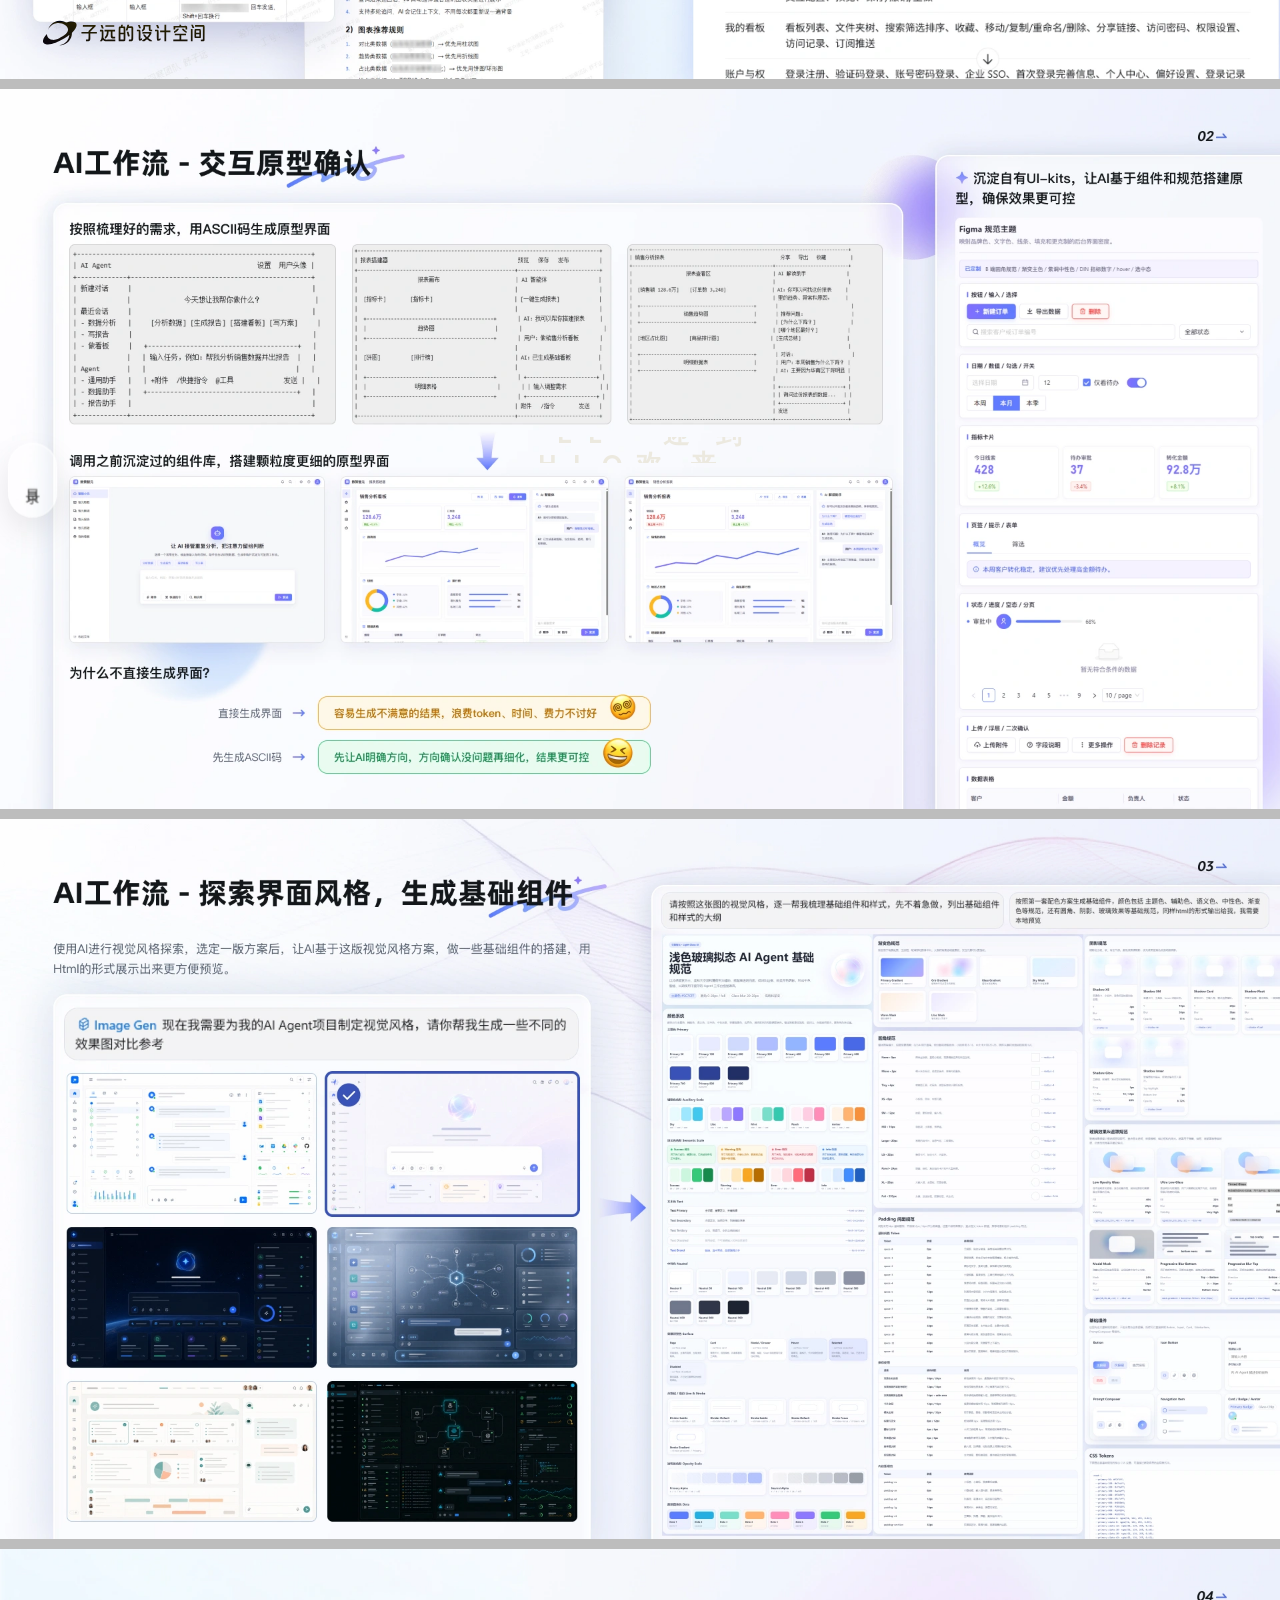
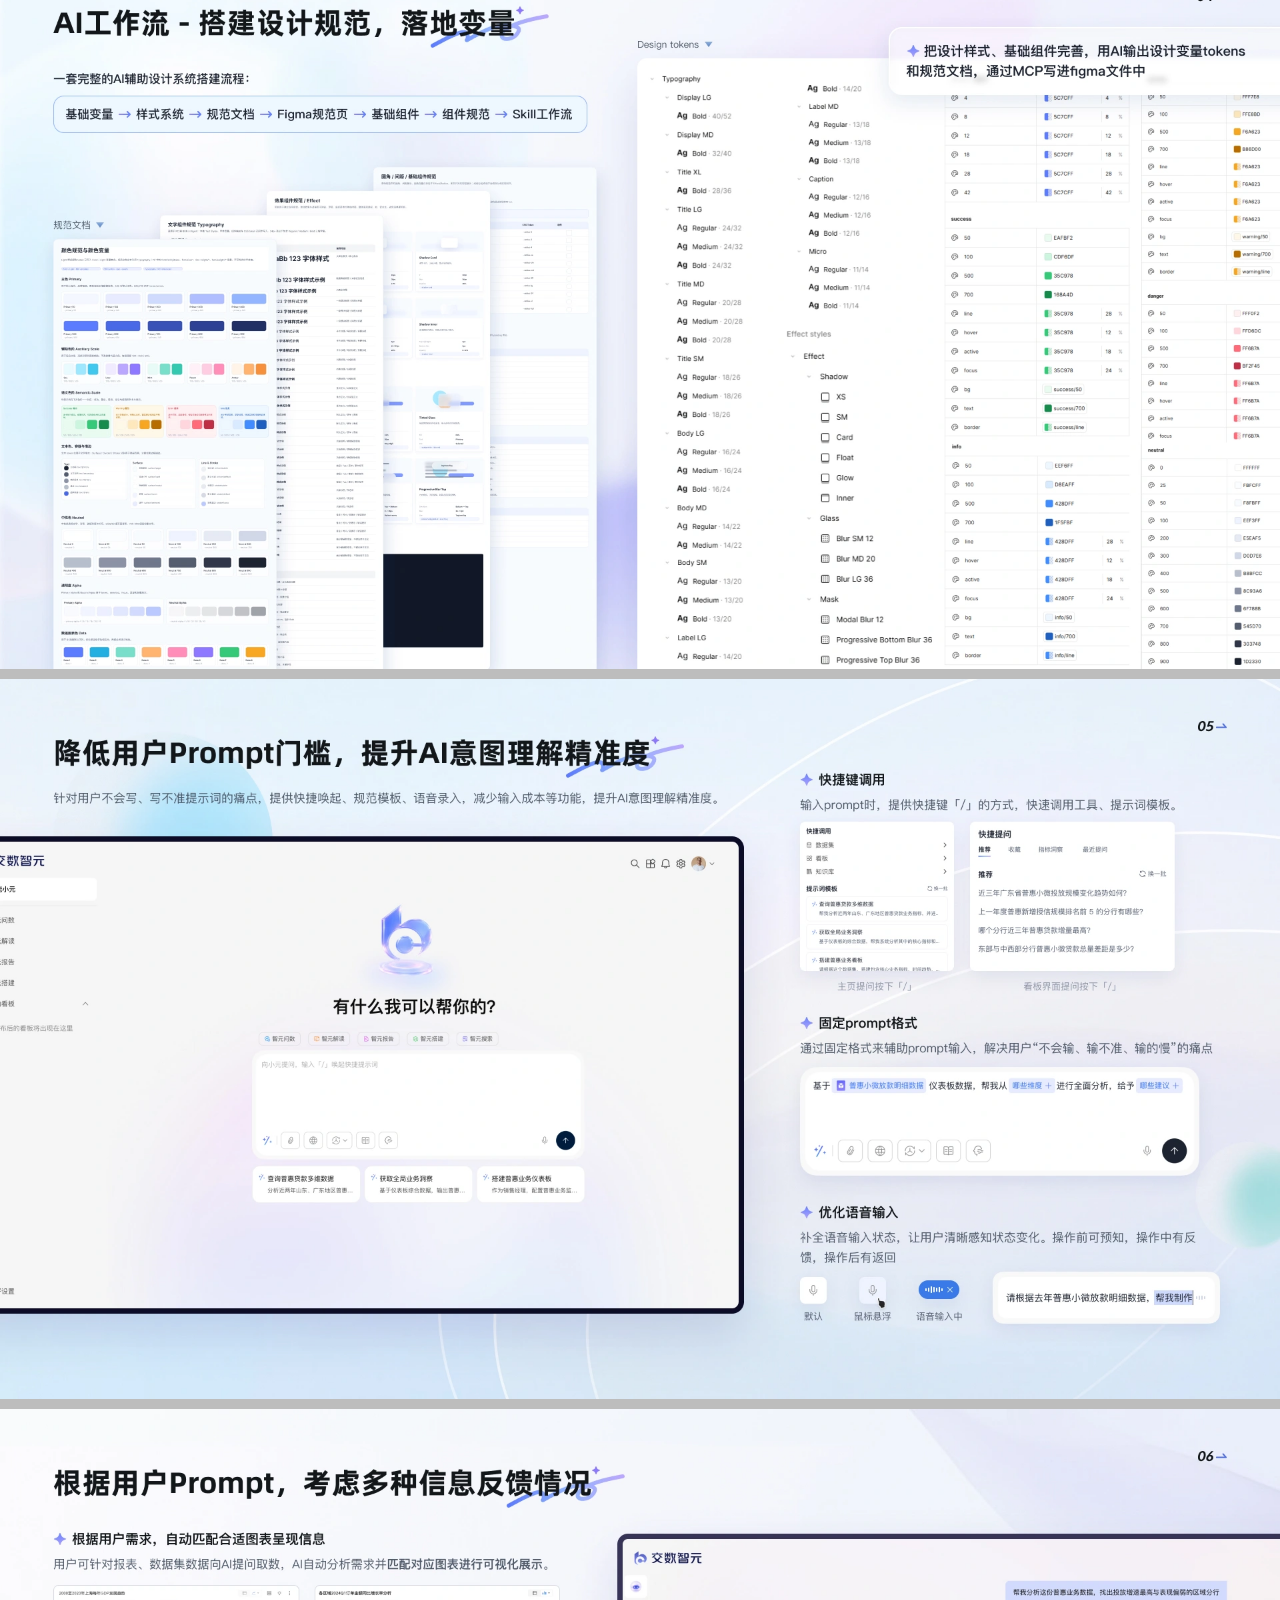
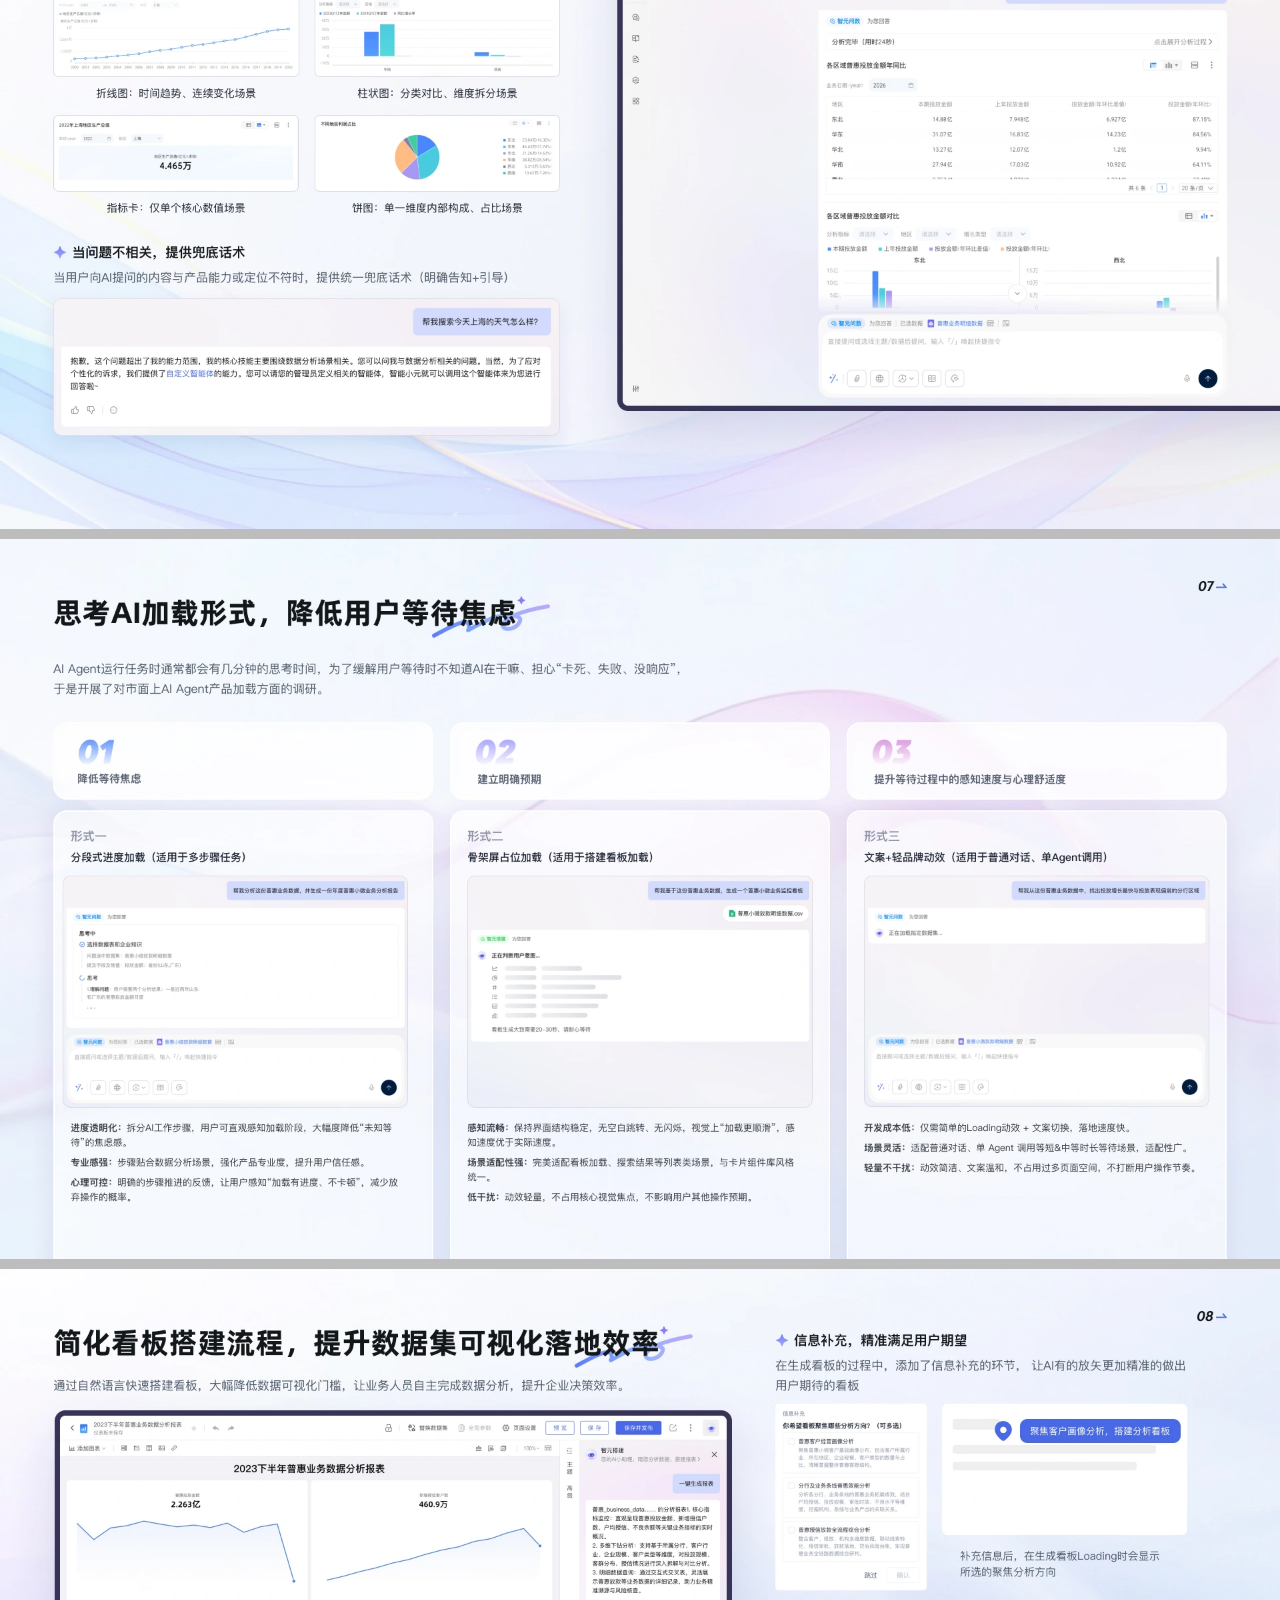
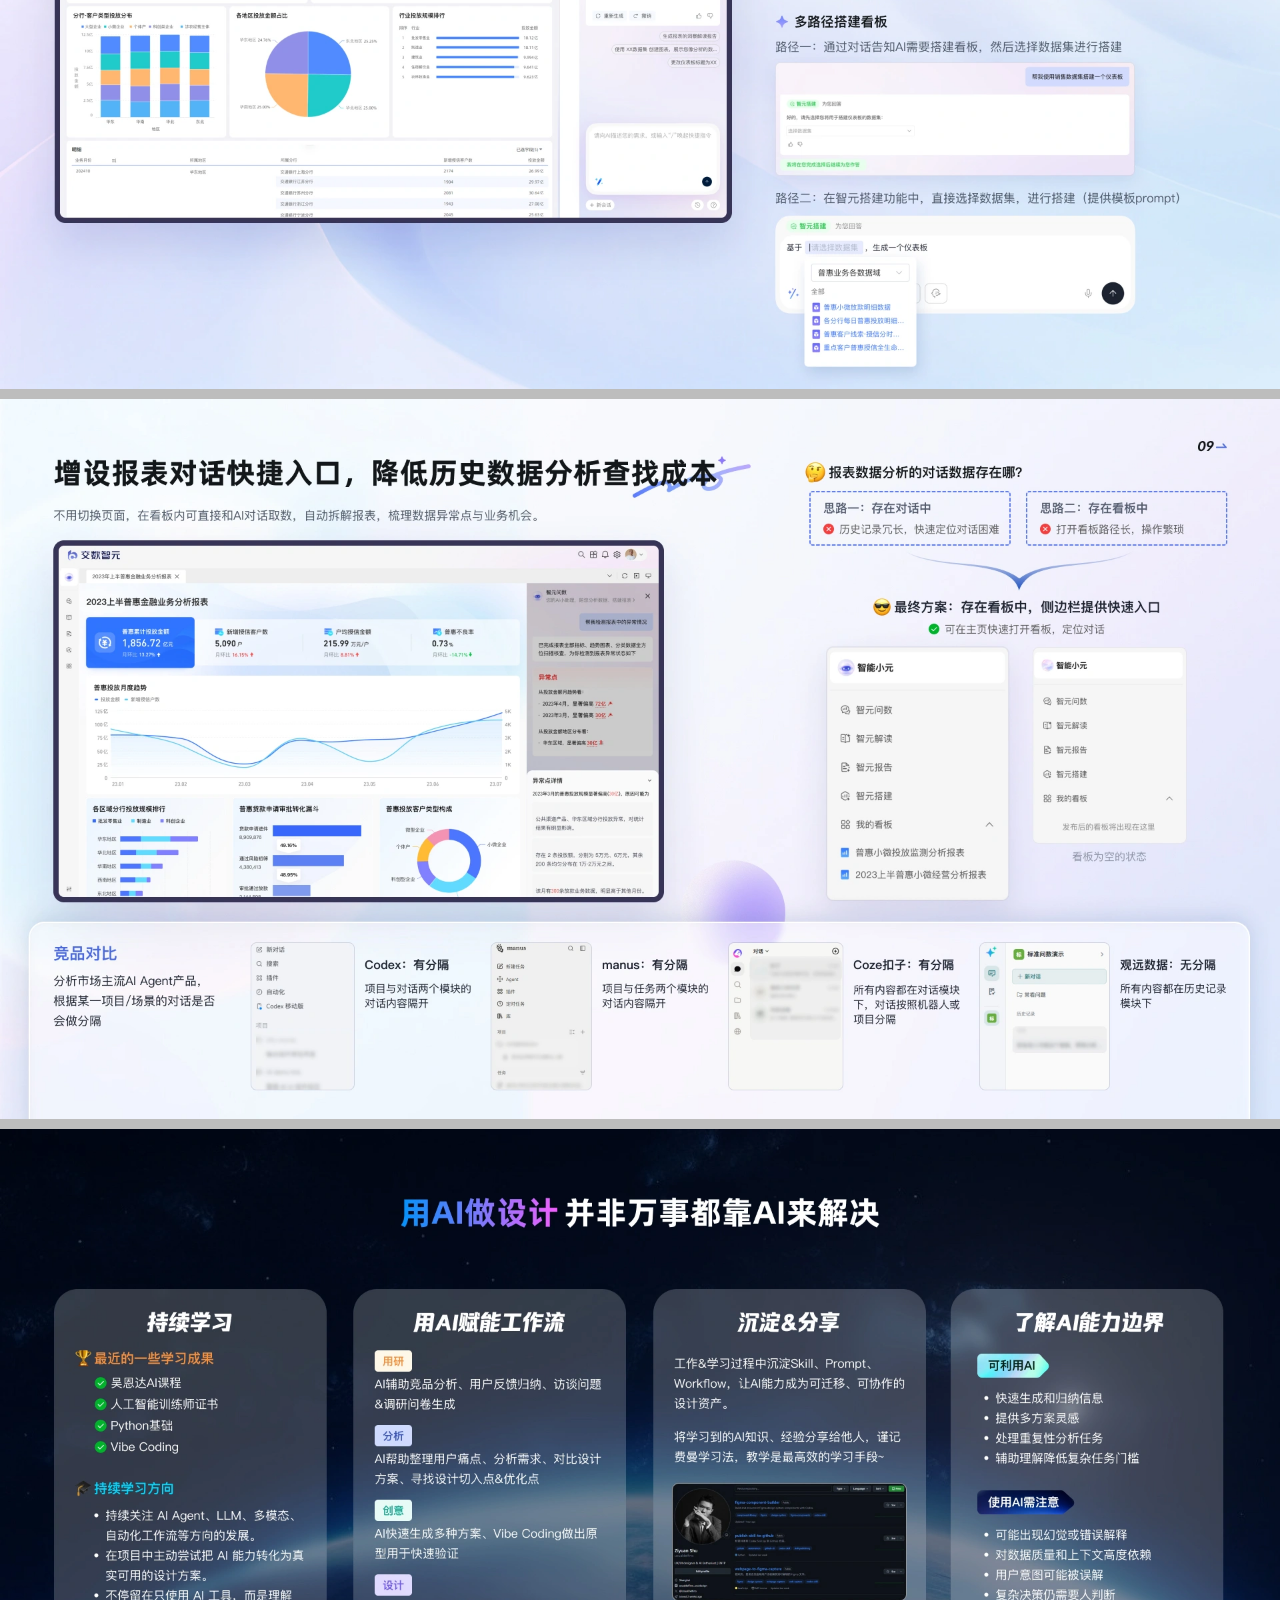
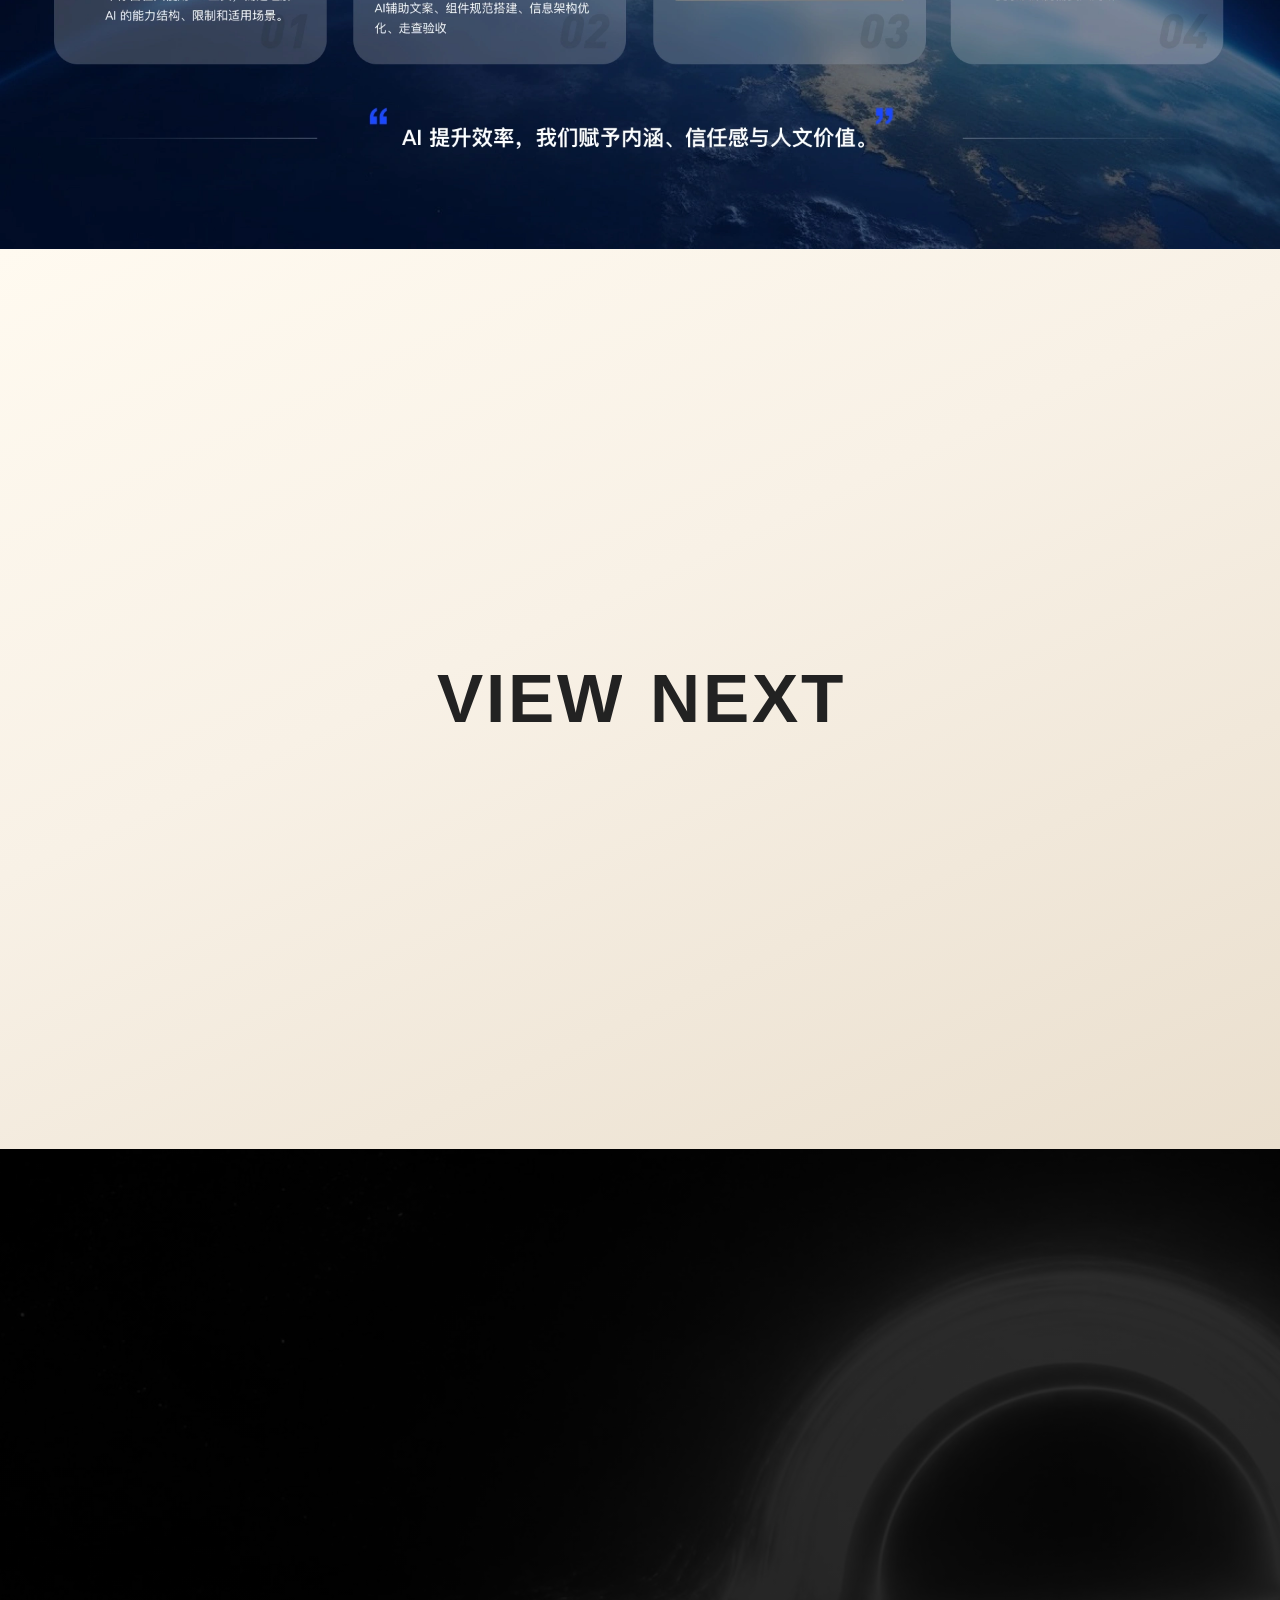
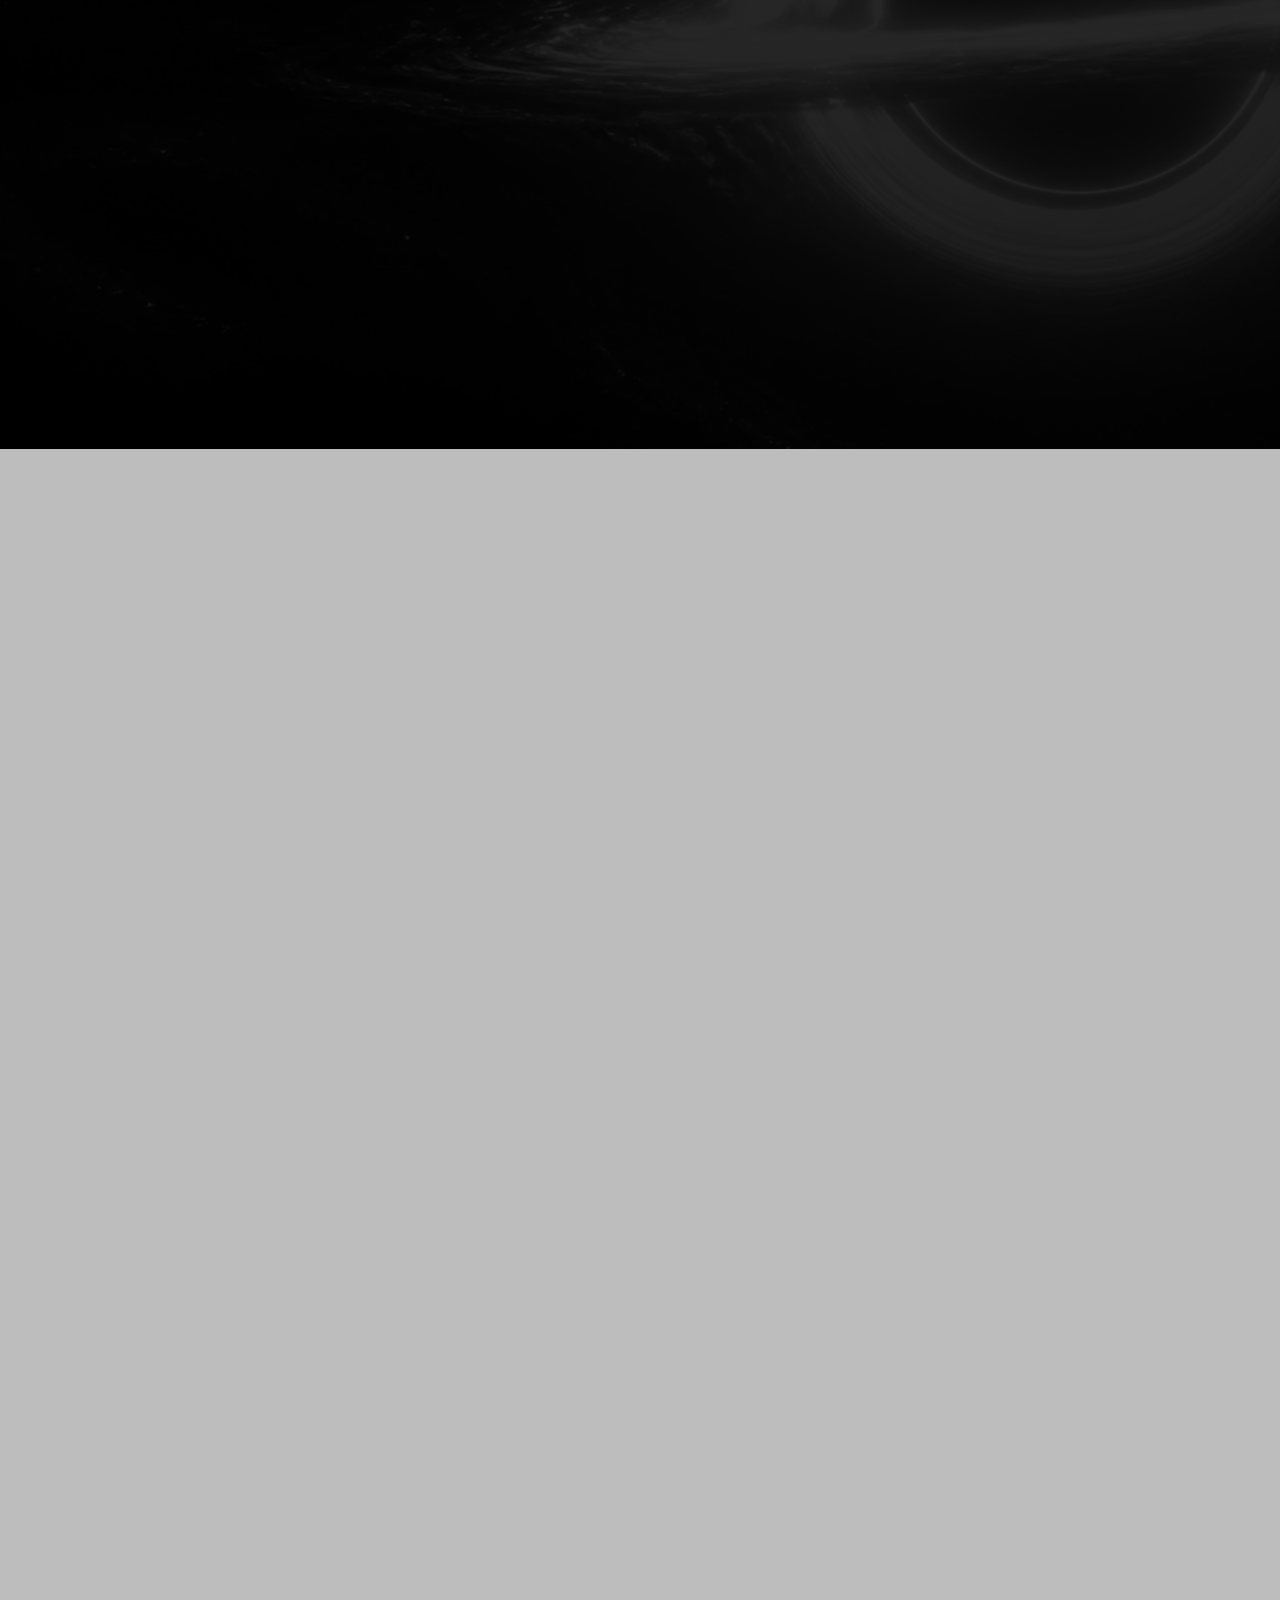
==== commit eb788938: "Update BI Agent project images and publish latest site" ====
--- a/bi-agent.html
+++ b/bi-agent.html
@@ -15,11 +15,11 @@
     <style>
       html,
       body {
-        background: #BDBDBD;
+        background: #08101d;
       }
     </style>
-    <link rel="stylesheet" href="./fonts.css" />
-    <link rel="stylesheet" href="./project-detail.css?v=anchor-collapse-20260713" />
+    <link rel="preload" as="image" href="./assets/bi-agent/bi-agent-00.webp" type="image/webp" fetchpriority="high" /><link rel="stylesheet" href="./fonts.css" /><link rel="stylesheet" href="./page-transition.css?v=route-clip-reveal-20260715" />
+    <link rel="stylesheet" href="./project-detail.css?v=hero-priority-20260715" />
     <link rel="stylesheet" href="./contact-footer.css?v=flare-scale-20260708" />
     <link rel="stylesheet" href="./site-header.css?v=detail-nav-hidden-20260714" />
   </head>
@@ -104,8 +104,7 @@
             <div class="p-single-mv__background">
               <!-- 图片替换入口：data-image-slot="hero"，实际 src 由 script.js 的 IMAGE_SLOTS 统一注入。 -->
               <img
-                src="./assets/bi-agent/bi-agent-00.webp"
-                data-image-slot="hero"
+                src="./assets/bi-agent/bi-agent-00.webp" width="1920" height="1080" fetchpriority="high" loading="eager" decoding="async" data-image-slot="hero"
                 alt="数策智元图表 AI Agent 项目封面"
               />
             </div>
@@ -148,80 +147,70 @@
             <div class="p-single-images__item" id="page-02" data-anchor-section="page-02">
               <!-- 图片替换入口：data-image-slot="more01" -->
               <img
-                src="./assets/bi-agent/bi-agent-01.webp"
-                data-image-slot="more01"
+                src="./assets/bi-agent/bi-agent-01.webp" width="1920" height="1080" loading="lazy" decoding="async" fetchpriority="low" data-image-slot="more01"
                 alt="数策智元图表 AI Agent 需求分析"
               />
             </div>
             <div class="p-single-images__item" id="page-03" data-anchor-section="page-03">
               <!-- 图片替换入口：data-image-slot="more02" -->
               <img
-                src="./assets/bi-agent/bi-agent-02.webp"
-                data-image-slot="more02"
+                src="./assets/bi-agent/bi-agent-02.webp" width="1920" height="1080" loading="lazy" decoding="async" fetchpriority="low" data-image-slot="more02"
                 alt="数策智元图表 AI Agent 交互原型确认"
               />
             </div>
             <div class="p-single-images__item" id="page-04" data-anchor-section="page-04">
               <!-- 图片替换入口：data-image-slot="more03" -->
               <img
-                src="./assets/bi-agent/bi-agent-03.webp"
-                data-image-slot="more03"
+                src="./assets/bi-agent/bi-agent-03.webp" width="1920" height="1080" loading="lazy" decoding="async" fetchpriority="low" data-image-slot="more03"
                 alt="数策智元图表 AI Agent 探索界面风格与基础组件"
               />
             </div>
             <div class="p-single-images__item" id="page-05" data-anchor-section="page-05">
               <!-- 图片替换入口：data-image-slot="more04" -->
               <img
-                src="./assets/bi-agent/bi-agent-04.webp"
-                data-image-slot="more04"
+                src="./assets/bi-agent/bi-agent-04.webp" width="1920" height="1080" loading="lazy" decoding="async" fetchpriority="low" data-image-slot="more04"
                 alt="数策智元图表 AI Agent 设计规范与变量"
               />
             </div>
             <div class="p-single-images__item" id="page-06" data-anchor-section="page-06">
               <!-- 图片替换入口：data-image-slot="more05" -->
               <img
-                src="./assets/bi-agent/bi-agent-05.webp"
-                data-image-slot="more05"
+                src="./assets/bi-agent/bi-agent-05.webp" width="1920" height="1080" loading="lazy" decoding="async" fetchpriority="low" data-image-slot="more05"
                 alt="数策智元图表 AI Agent 降低用户 Prompt 门槛"
               />
             </div>
             <div class="p-single-images__item" id="page-07">
               <!-- 图片替换入口：data-image-slot="more06" -->
               <img
-                src="./assets/bi-agent/bi-agent-06.webp"
-                data-image-slot="more06"
+                src="./assets/bi-agent/bi-agent-06.webp" width="1920" height="1080" loading="lazy" decoding="async" fetchpriority="low" data-image-slot="more06"
                 alt="数策智元图表 AI Agent 多种信息反馈情况"
               />
             </div>
             <div class="p-single-images__item" id="page-08">
               <!-- 图片替换入口：data-image-slot="more07" -->
               <img
-                src="./assets/bi-agent/bi-agent-07.webp"
-                data-image-slot="more07"
+                src="./assets/bi-agent/bi-agent-07.webp" width="1920" height="1080" loading="lazy" decoding="async" fetchpriority="low" data-image-slot="more07"
                 alt="数策智元图表 AI Agent 信息反馈细化"
               />
             </div>
             <div class="p-single-images__item" id="page-09">
               <!-- 图片替换入口：data-image-slot="more08" -->
               <img
-                src="./assets/bi-agent/bi-agent-08.webp"
-                data-image-slot="more08"
+                src="./assets/bi-agent/bi-agent-08.webp" width="1920" height="1080" loading="lazy" decoding="async" fetchpriority="low" data-image-slot="more08"
                 alt="数策智元图表 AI Agent 简化看板搭建流程"
               />
             </div>
             <div class="p-single-images__item" id="page-10">
               <!-- 图片替换入口：data-image-slot="more09" -->
               <img
-                src="./assets/bi-agent/bi-agent-09.webp"
-                data-image-slot="more09"
+                src="./assets/bi-agent/bi-agent-09.webp" width="1920" height="1080" loading="lazy" decoding="async" fetchpriority="low" data-image-slot="more09"
                 alt="数策智元图表 AI Agent 报表对话快捷入口"
               />
             </div>
             <div class="p-single-images__item" id="page-11" data-anchor-section="page-11">
               <!-- 图片替换入口：data-image-slot="more10" -->
               <img
-                src="./assets/bi-agent/bi-agent-10.webp"
-                data-image-slot="more10"
+                src="./assets/bi-agent/bi-agent-10.webp" width="1920" height="1080" loading="lazy" decoding="async" fetchpriority="low" data-image-slot="more10"
                 alt="数策智元图表 AI Agent 项目总结"
               />
             </div>
--- a/page-transition.css
+++ b/page-transition.css
@@ -0,0 +1,56 @@
+@charset "UTF-8";
+
+/*
+ * Cross-document route transition.
+ * Rollback: remove this stylesheet link from the eight production pages,
+ * then delete this file. No page scripts or existing animations depend on it.
+ */
+@view-transition {
+  navigation: auto;
+}
+
+::view-transition-group(root) {
+  animation-duration: 680ms;
+  animation-timing-function: ease-in;
+}
+
+::view-transition-image-pair(root) {
+  isolation: isolate;
+}
+
+::view-transition-old(root),
+::view-transition-new(root) {
+  width: 100%;
+  height: 100%;
+  backface-visibility: hidden;
+  mix-blend-mode: normal;
+}
+
+::view-transition-old(root) {
+  z-index: 1;
+  animation: none;
+}
+
+::view-transition-new(root) {
+  z-index: 2;
+  animation: route-page-reveal 680ms ease-in both;
+}
+
+@keyframes route-page-reveal {
+  from {
+    clip-path: inset(100% 0 0 0);
+  }
+
+  to {
+    clip-path: inset(0 0 0 0);
+  }
+}
+
+@media (prefers-reduced-motion: reduce) {
+  ::view-transition-group(root),
+  ::view-transition-old(root),
+  ::view-transition-new(root) {
+    animation-duration: 1ms;
+    animation-delay: 0s;
+  }
+}
--- a/project-detail.css
+++ b/project-detail.css
@@ -833,8 +833,8 @@
   height: 100%;
   overflow: hidden;
   background:
-    linear-gradient(120deg, rgba(34, 34, 34, 0.06), rgba(238, 238, 238, 0.14)),
-    var(--system-background-color);
+    radial-gradient(circle at 72% 38%, rgba(45, 91, 151, 0.32), transparent 48%),
+    linear-gradient(135deg, #101827 0%, #08101d 56%, #05080f 100%);
 }
 
 .p-single-mv__background img {
@@ -842,18 +842,16 @@
   height: 100%;
   object-fit: contain;
   object-position: center;
-  opacity: 0;
-  transform: translate3d(0, var(--single-mv-y, 0px), 0) scale(1.03);
+  opacity: 1;
+  transform: translate3d(0, var(--single-mv-y, 0px), 0) scale(1);
   transition:
-    opacity 1.2s var(--smooth-ease),
-    transform 1.6s var(--smooth-ease),
-    filter 1.6s var(--smooth-ease);
-  will-change: transform, opacity;
+    transform 1.1s var(--smooth-ease),
+    filter 1.1s var(--smooth-ease);
+  will-change: transform;
 }
 
 body.is-loaded .p-single-mv__background img,
 body.is-finished .p-single-mv__background img {
-  opacity: 1;
   transform: translate3d(0, var(--single-mv-y, 0px), 0) scale(1);
 }
 
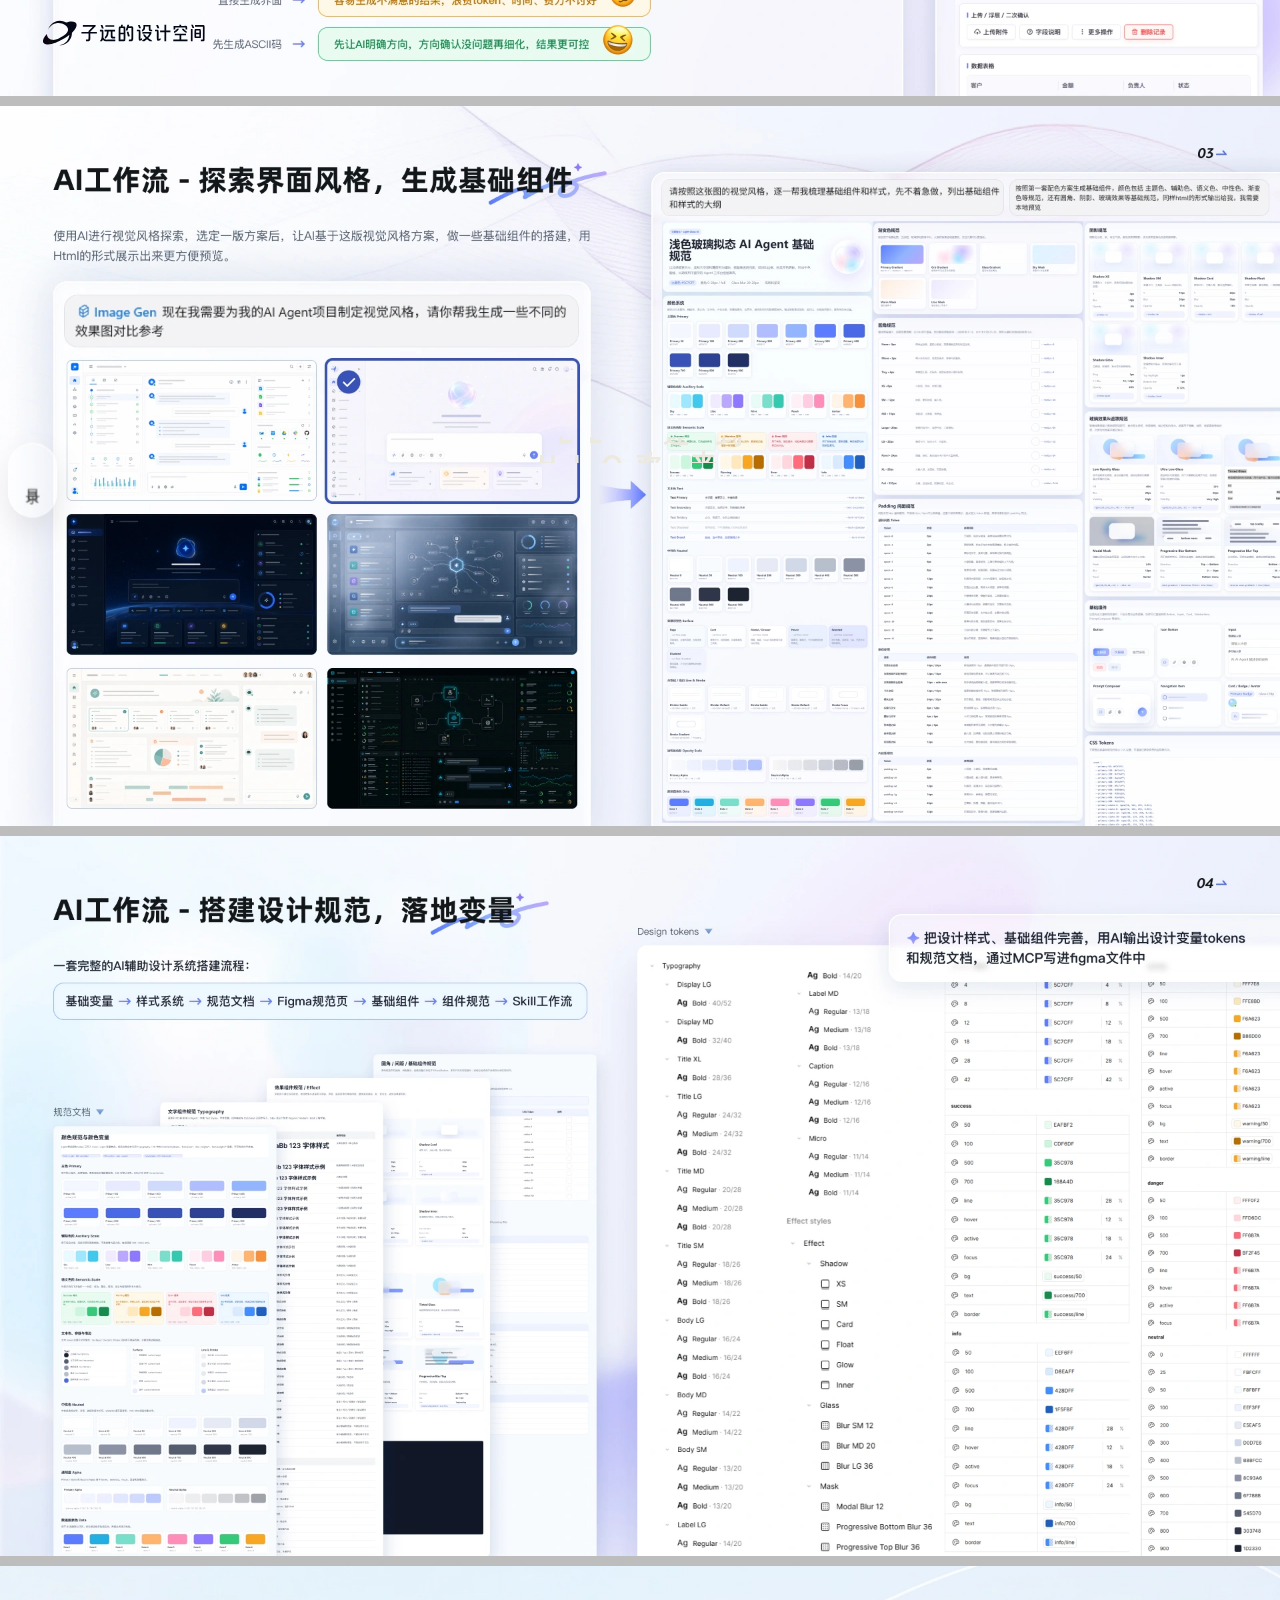
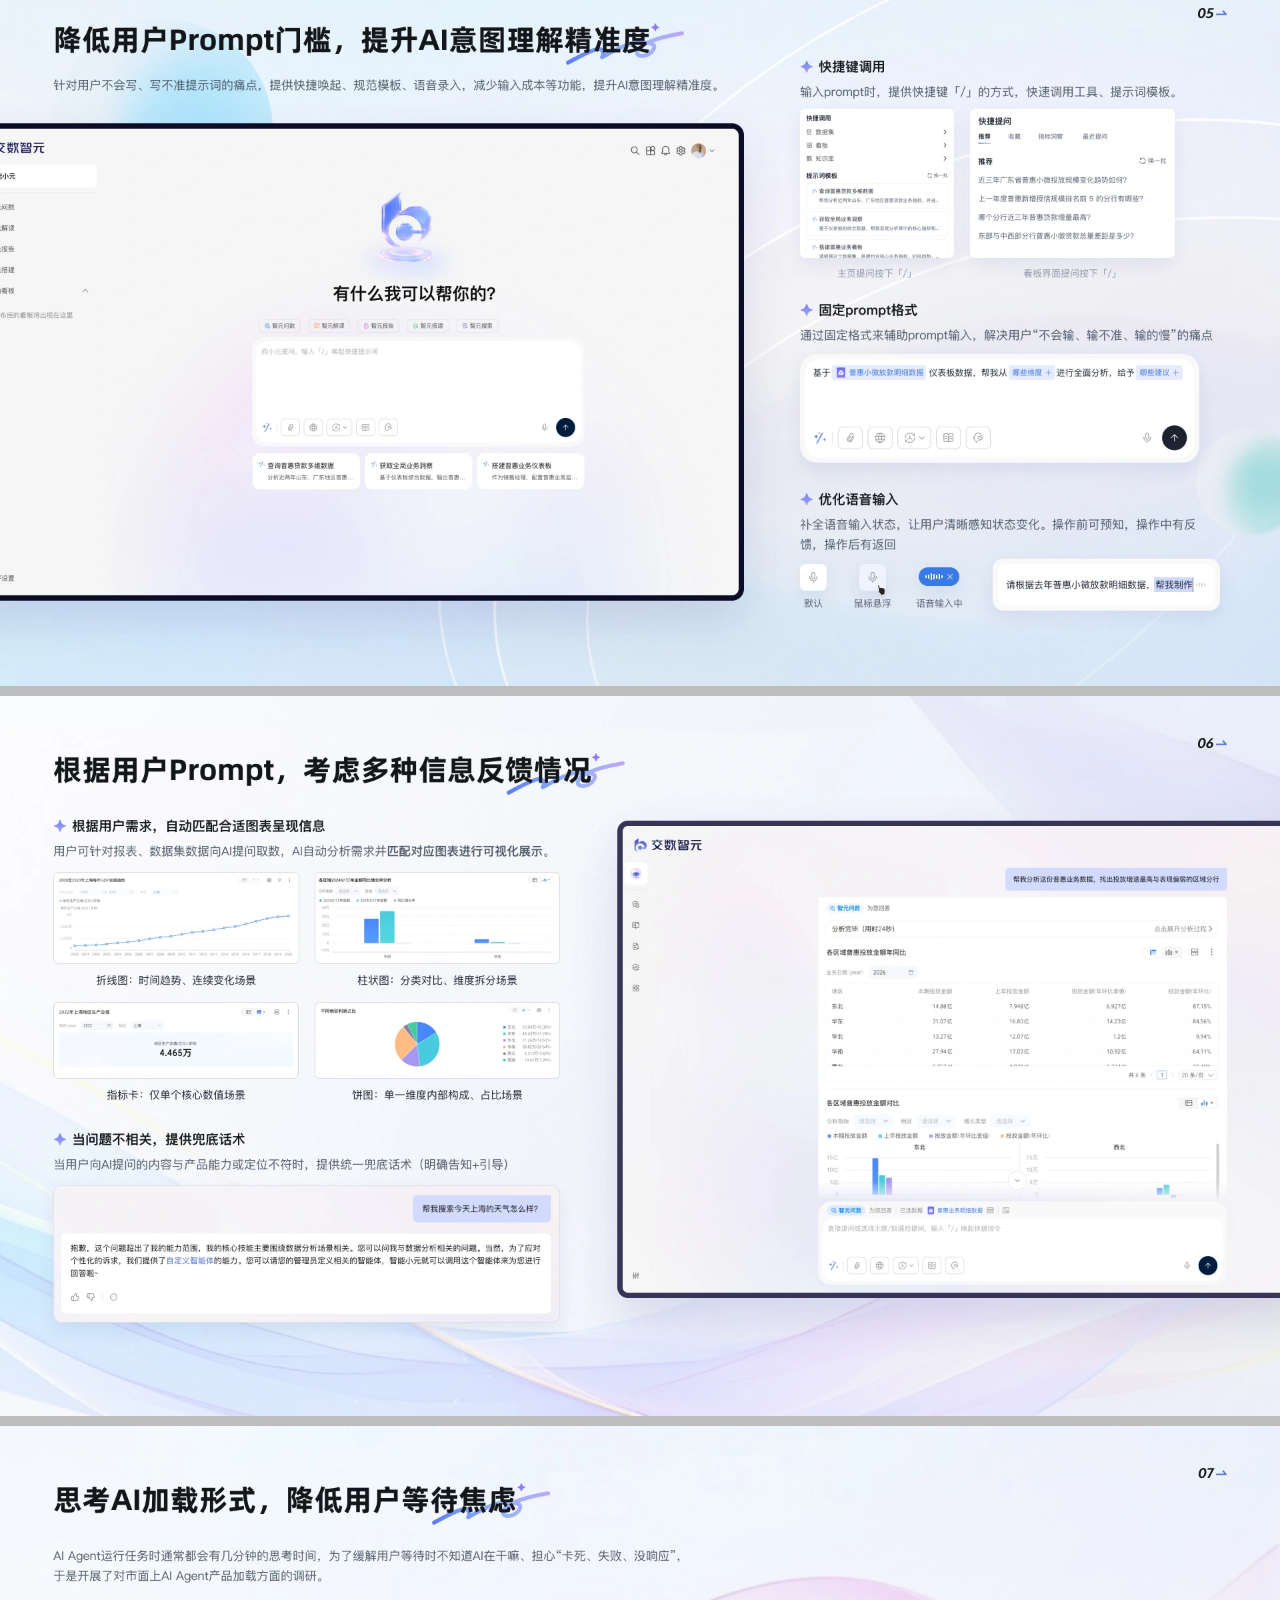
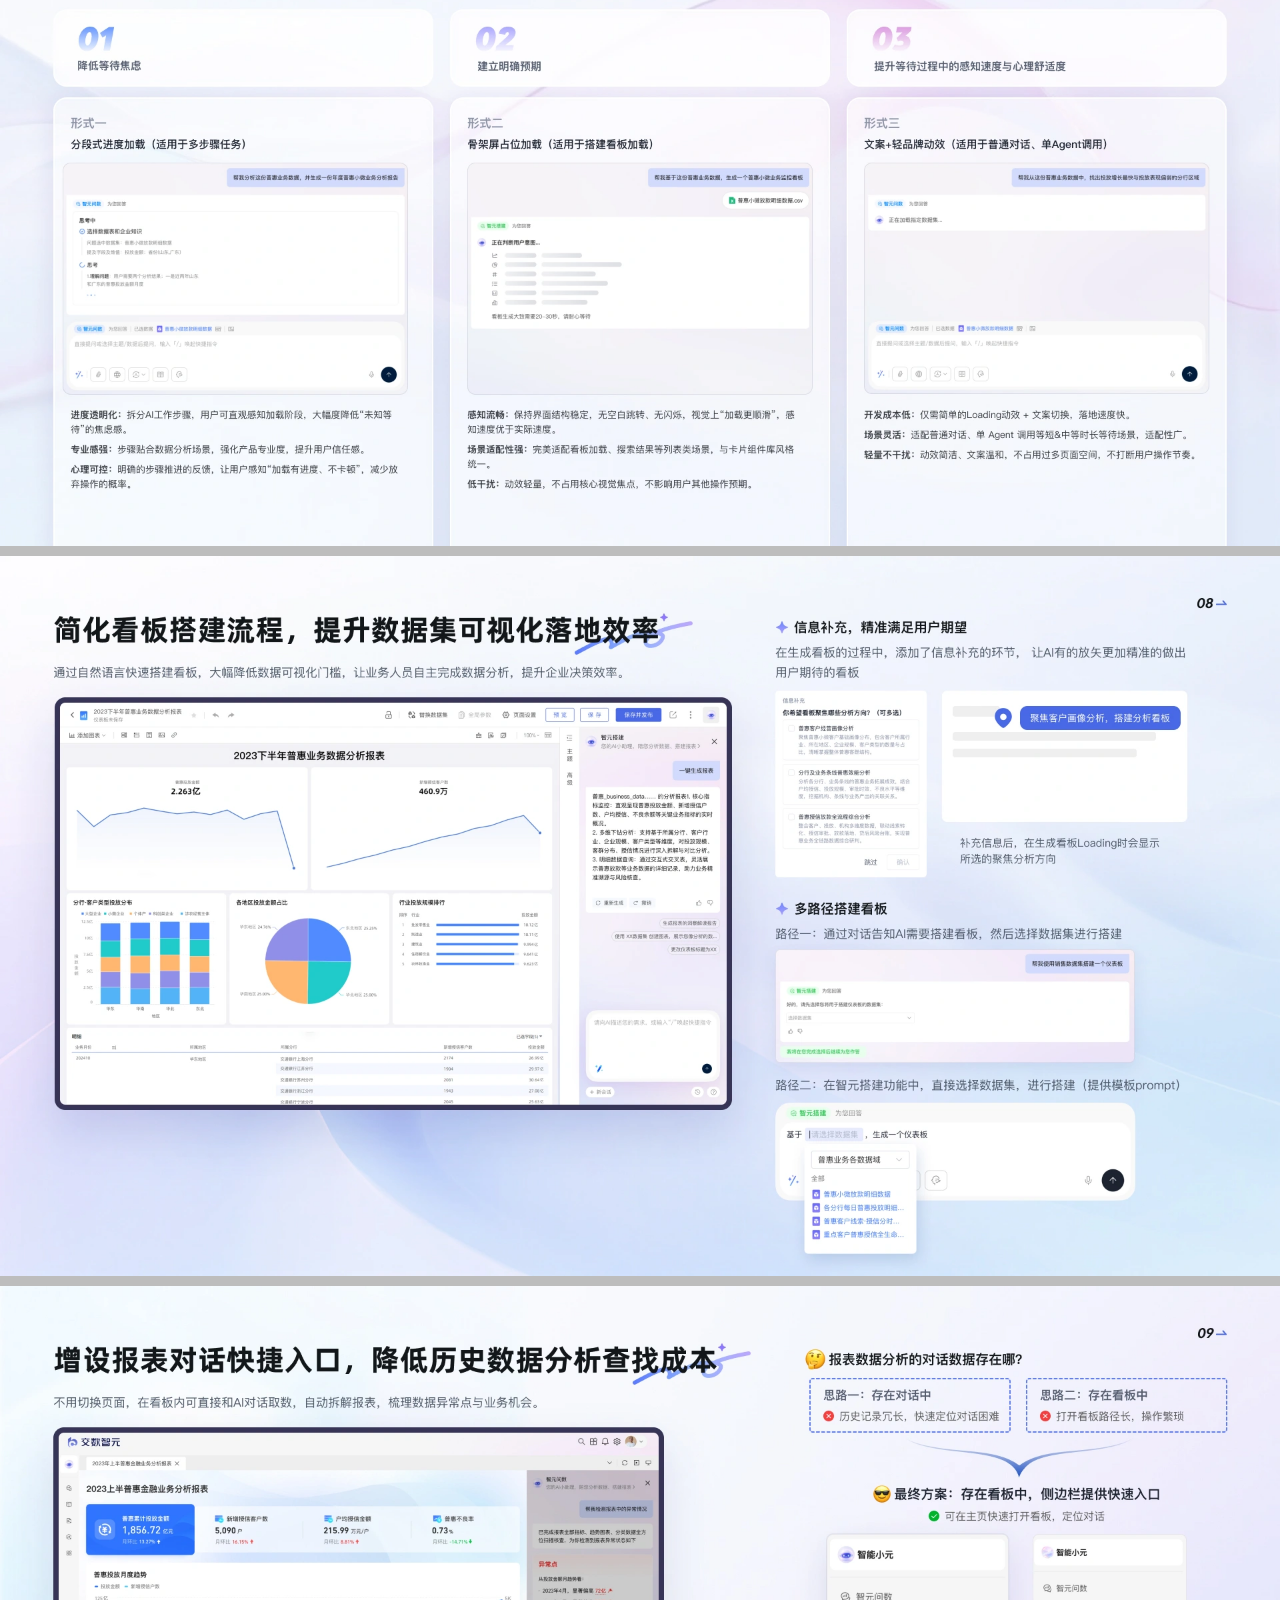
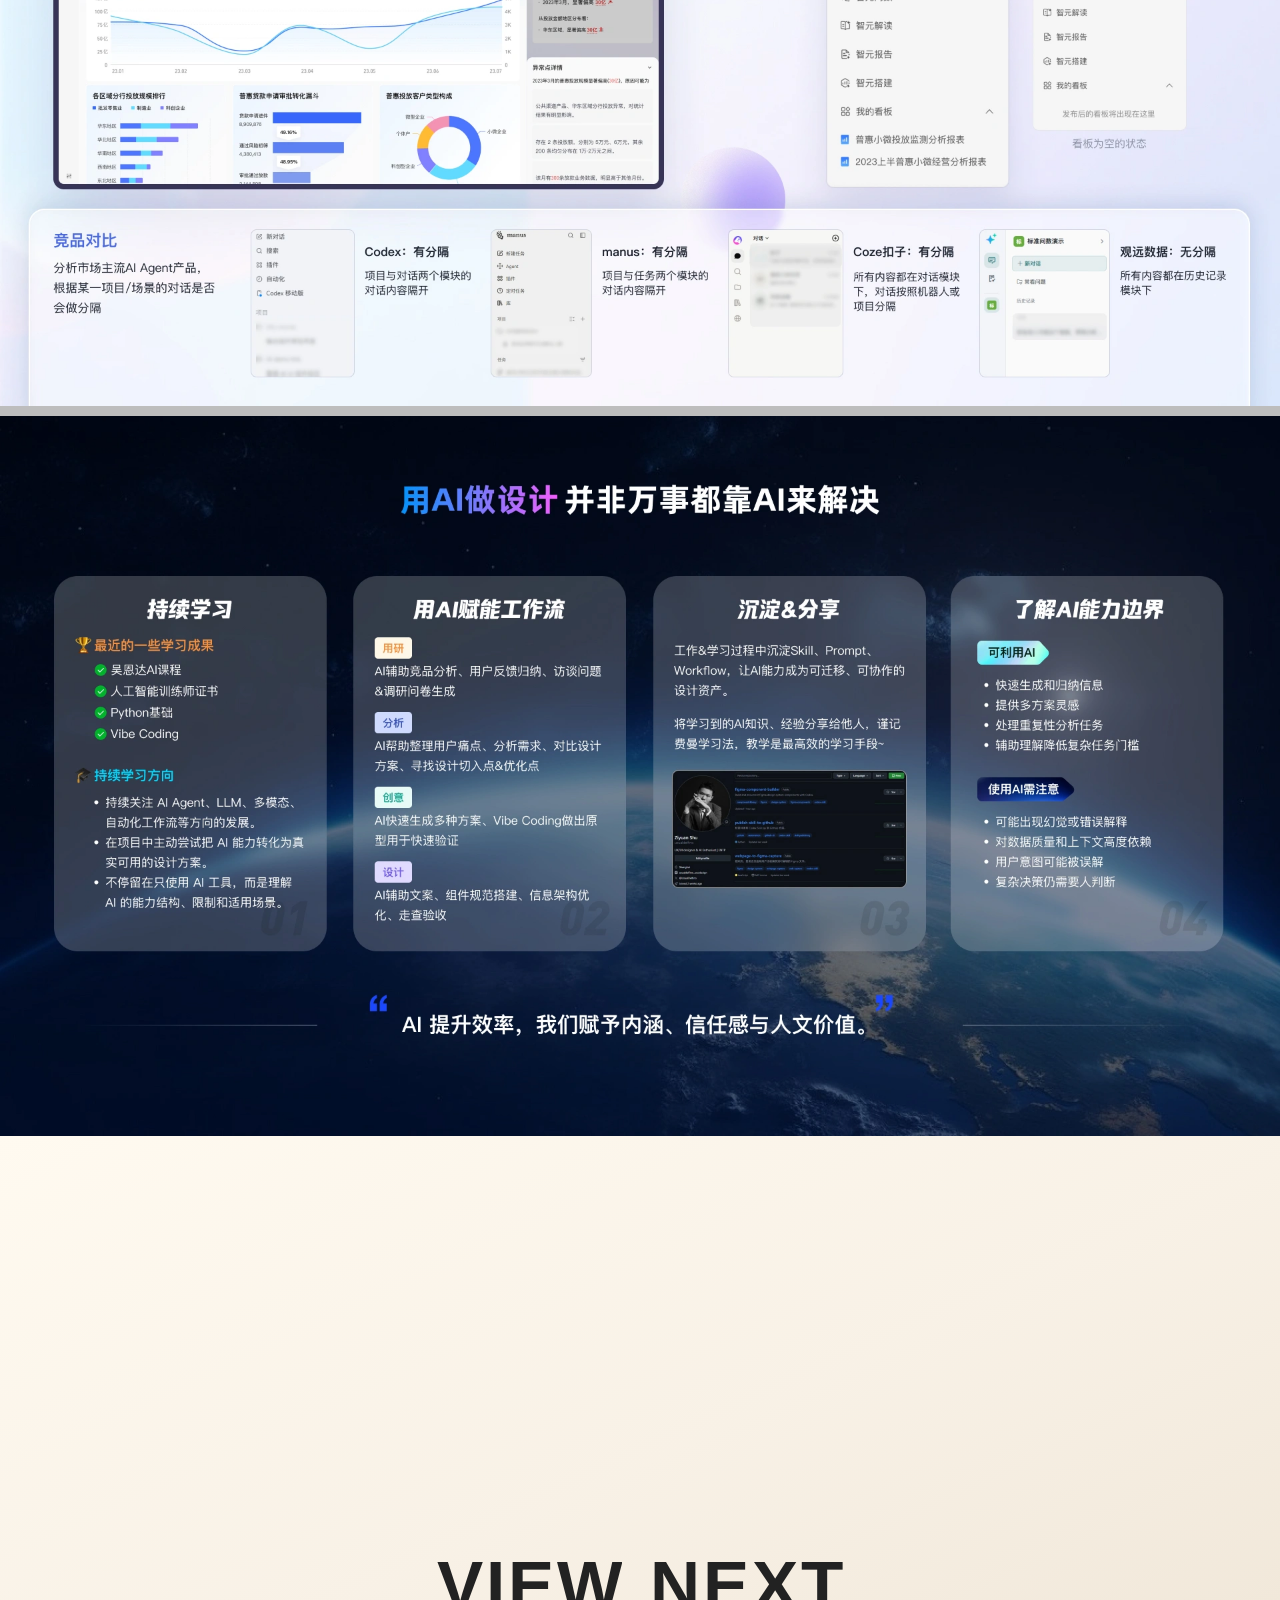
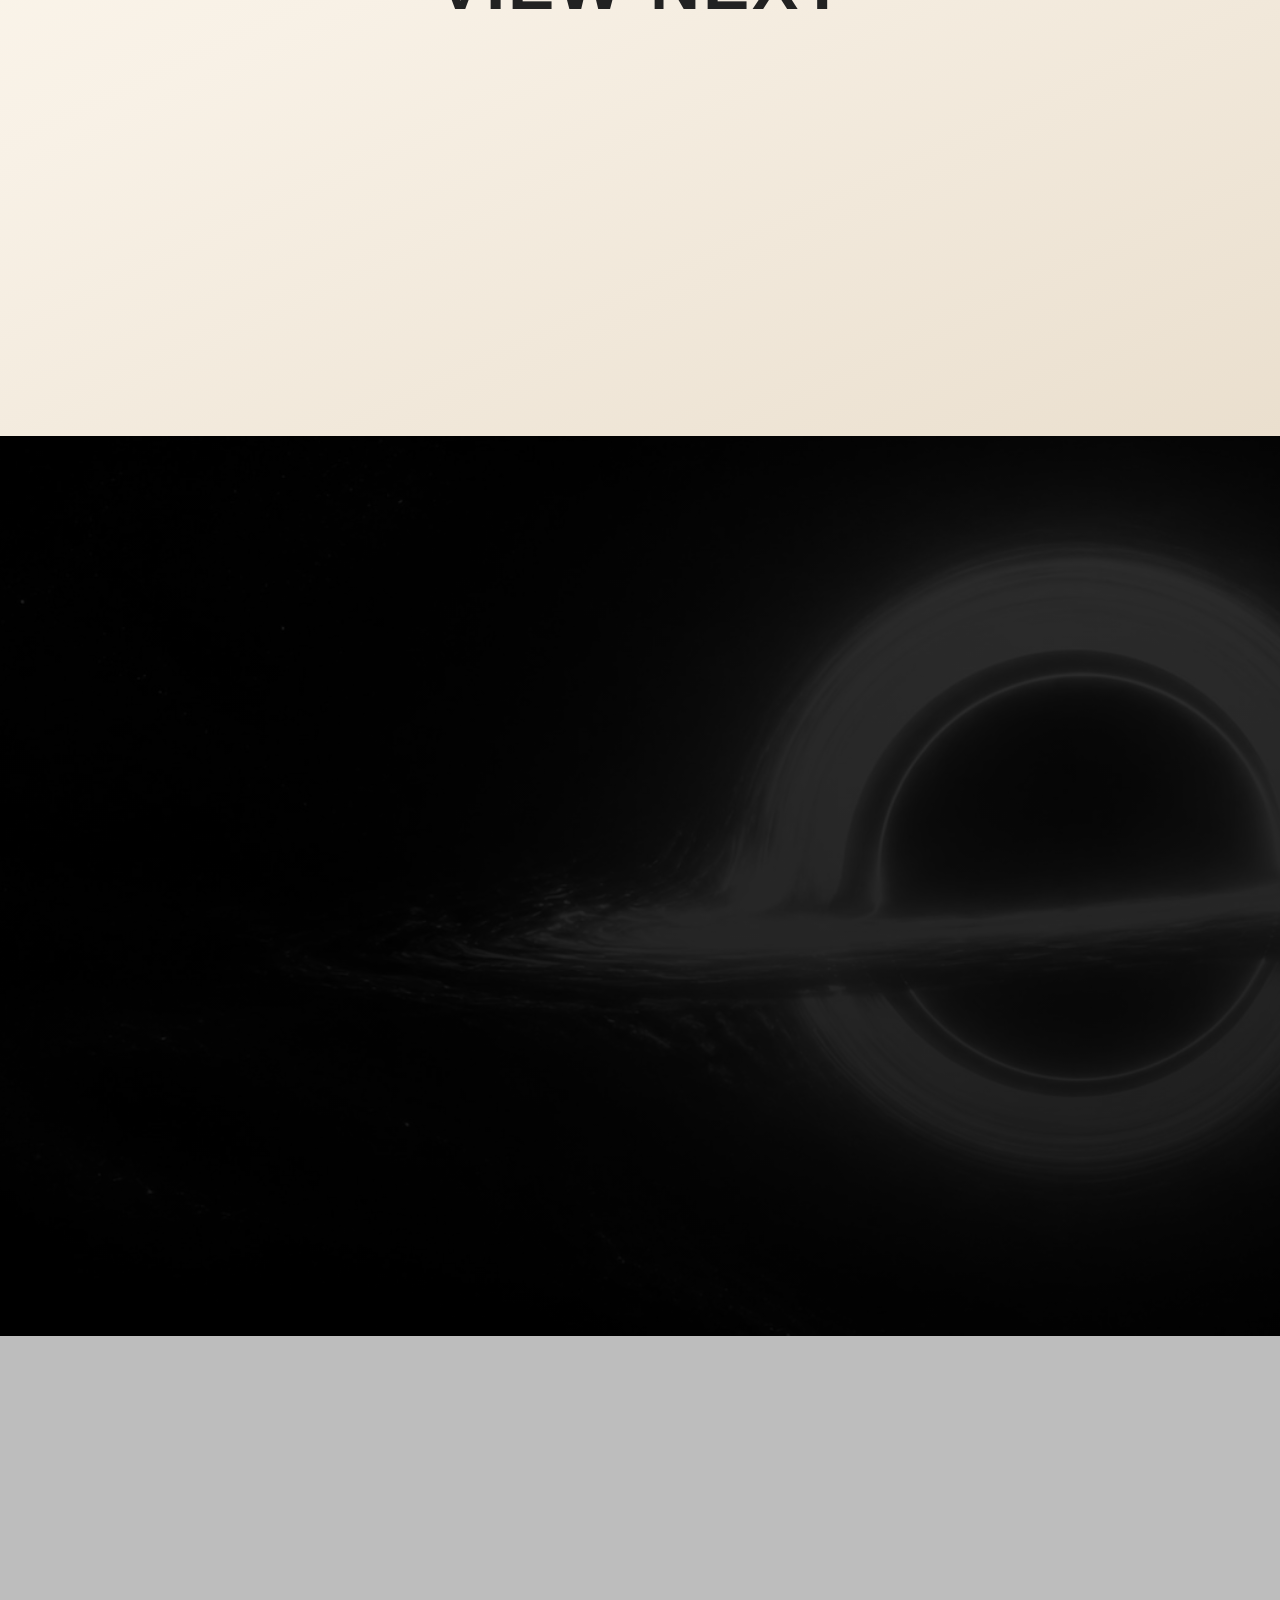
==== commit 123836bd: "Update BI Agent preface and cover" ====
--- a/bi-agent.html
+++ b/bi-agent.html
@@ -125,7 +125,7 @@
                 写在最前
               </h2>
               <p class="p-single-text">
-                “数策智元源自友人外包合作项目。此前在帆软长期与数据报表打交道，同时对AI 产品设计也较为熟悉。因为项目时间紧，全程依托 AI 提升产出效率，用AI赋能设计工作流，希望对你有所启发。”
+                “交数智元是交行内部的数据分析AI Agent产品，作为从0到1孵化的创新项目，面对紧张的项目周期，全程依托 AI 提升产出效率，用AI赋能设计工作流，希望对你有所启发。”
               </p>
             </div>
 
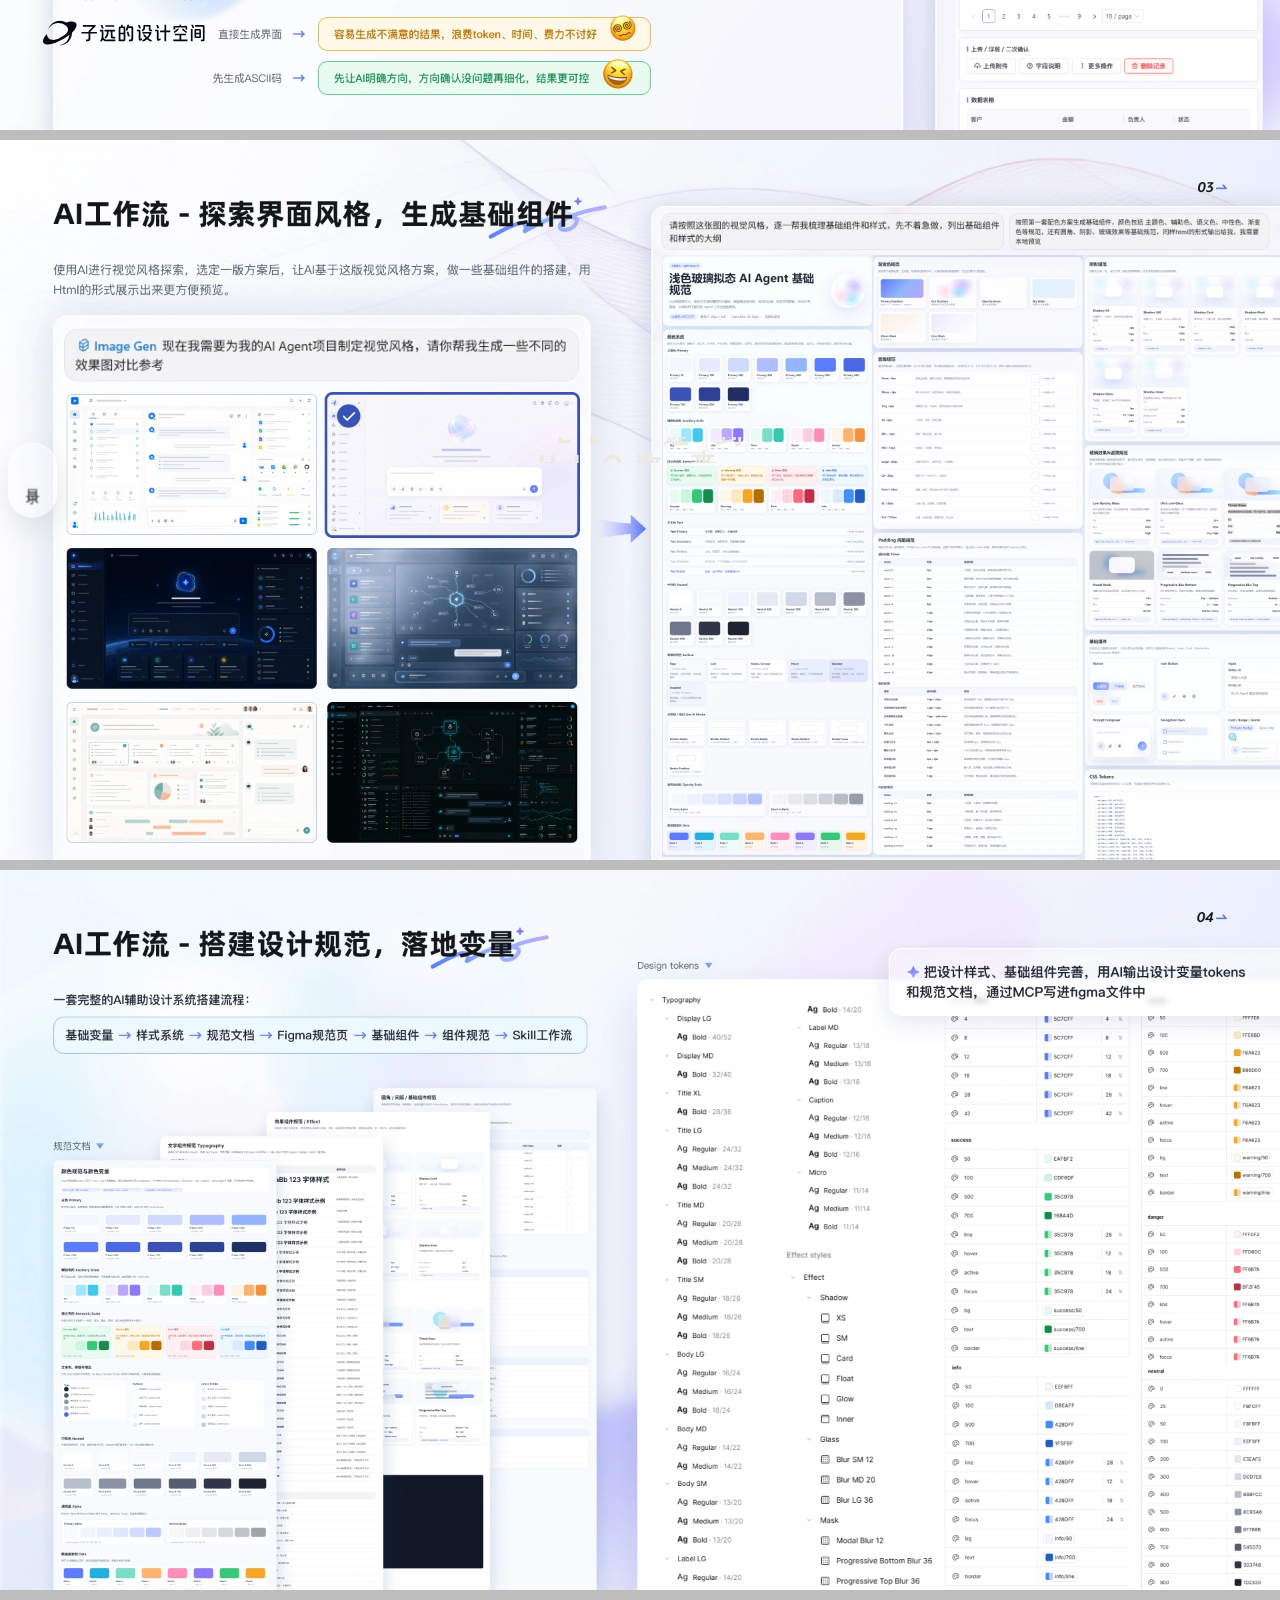
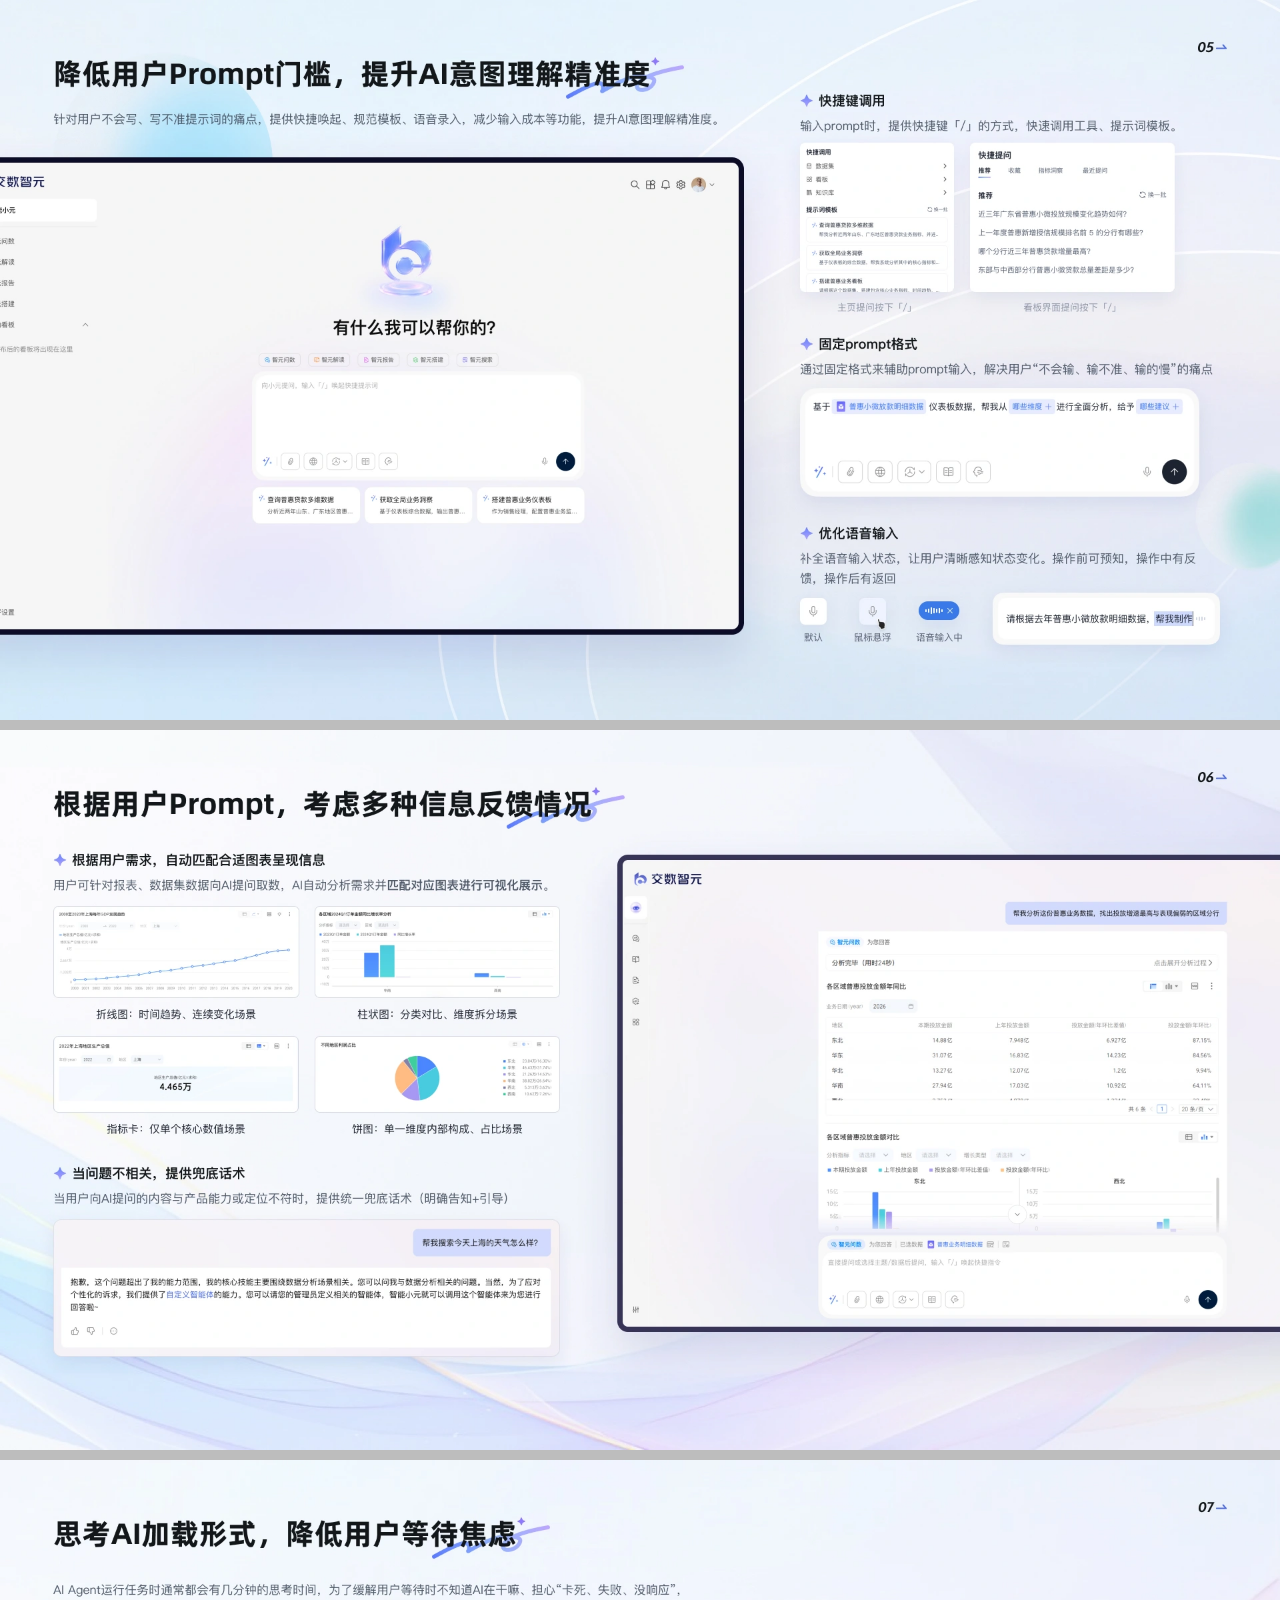
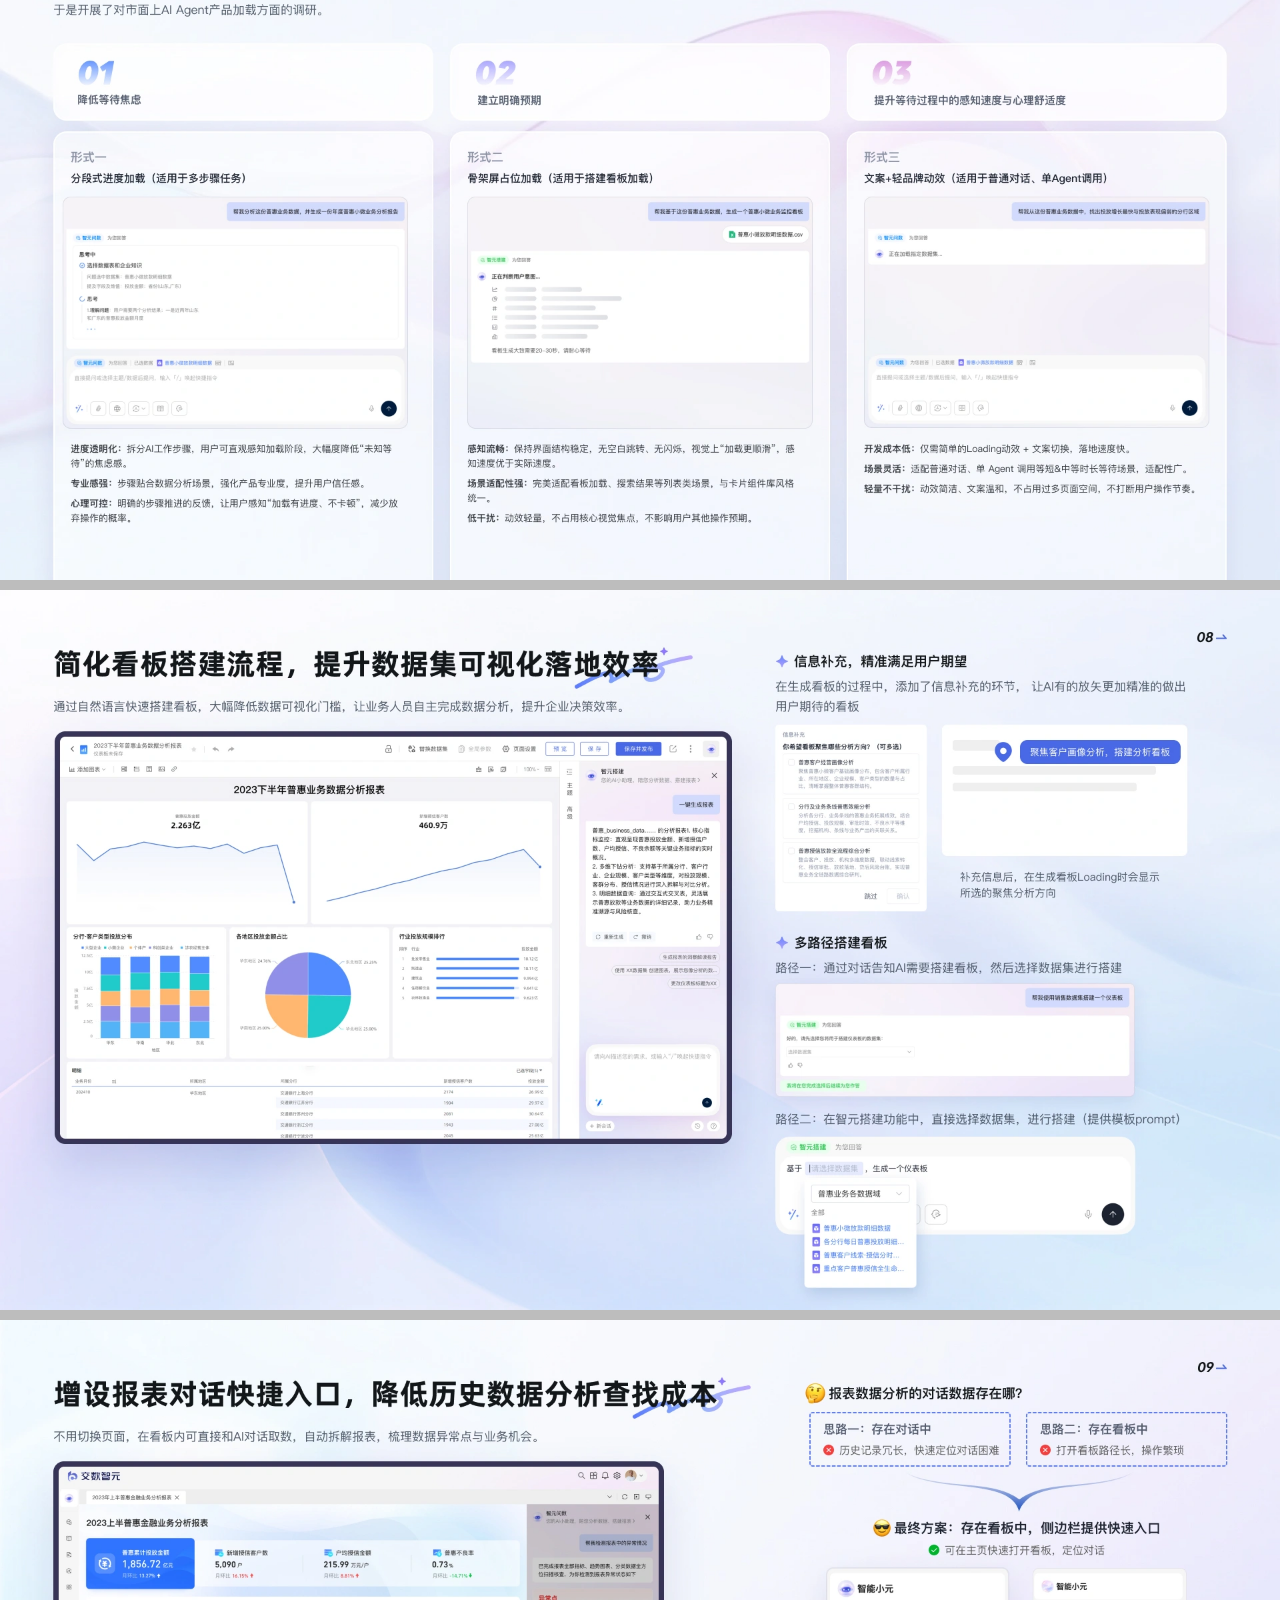
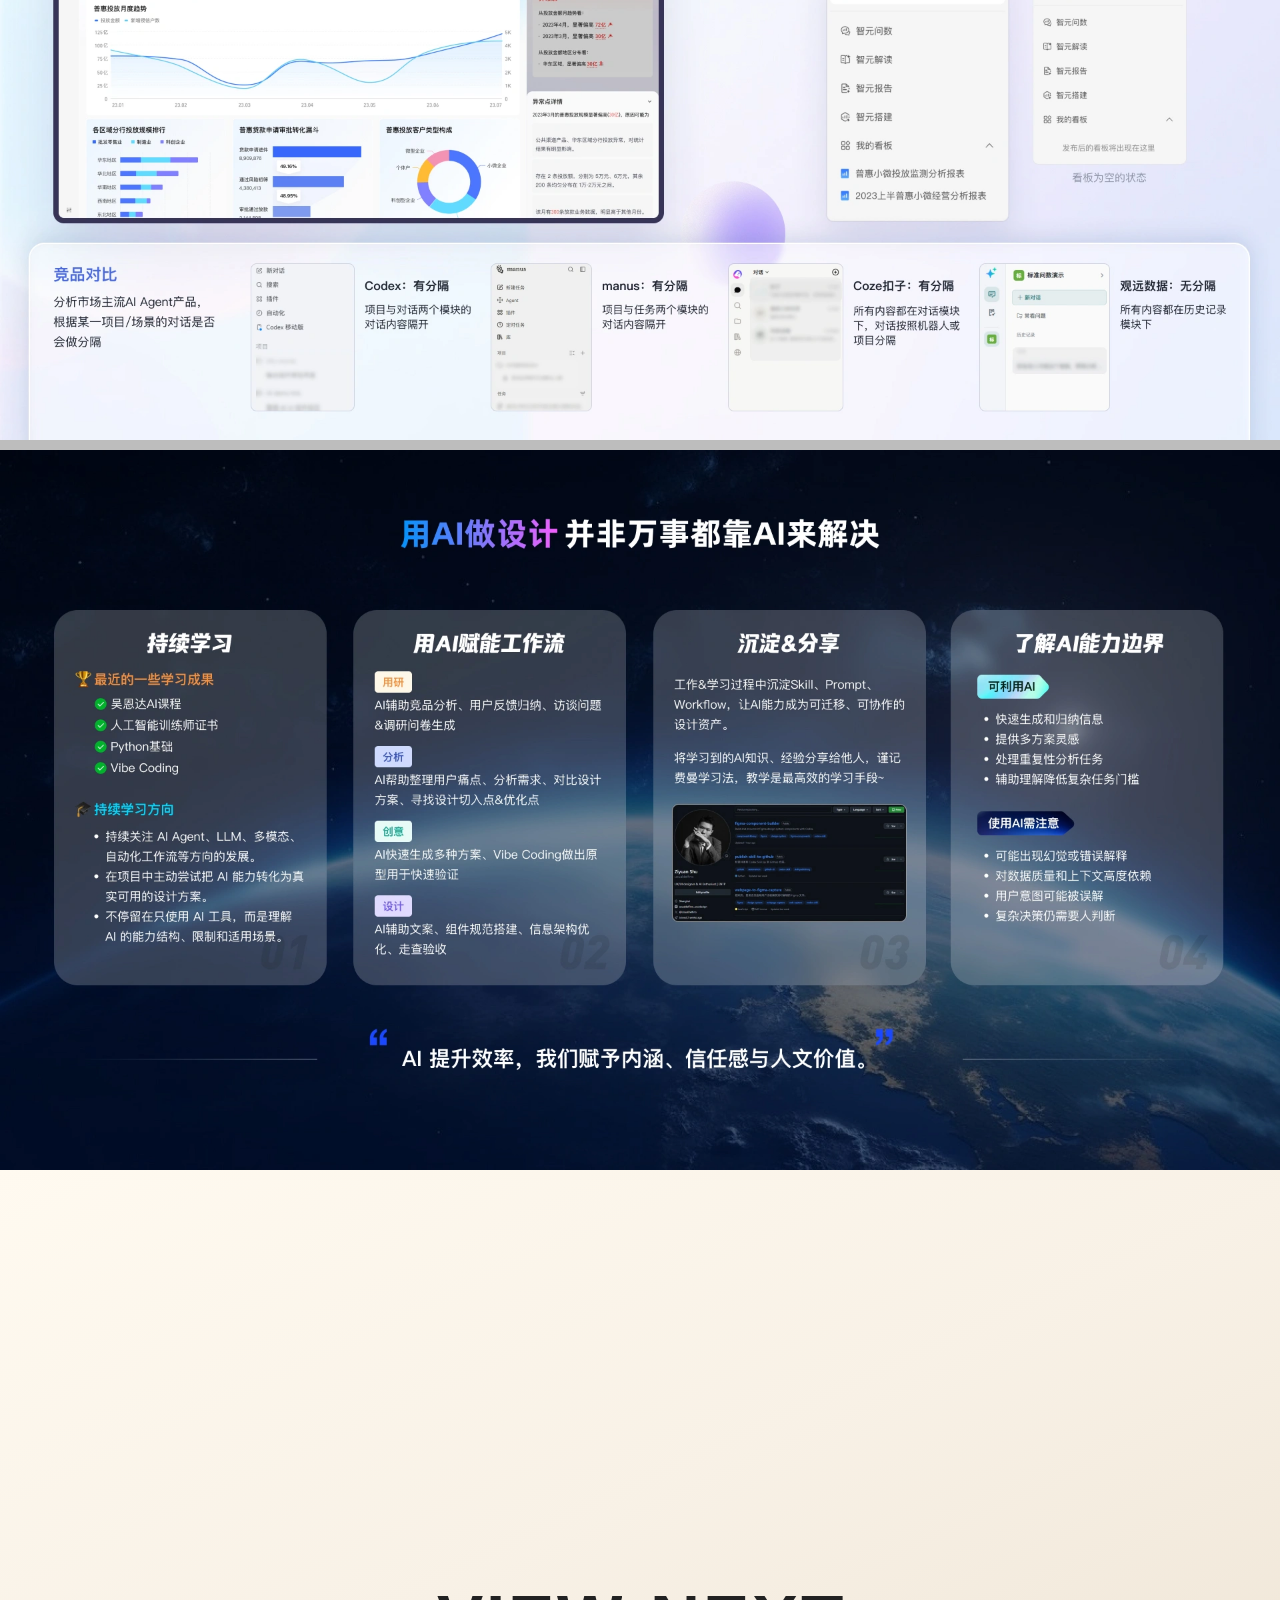
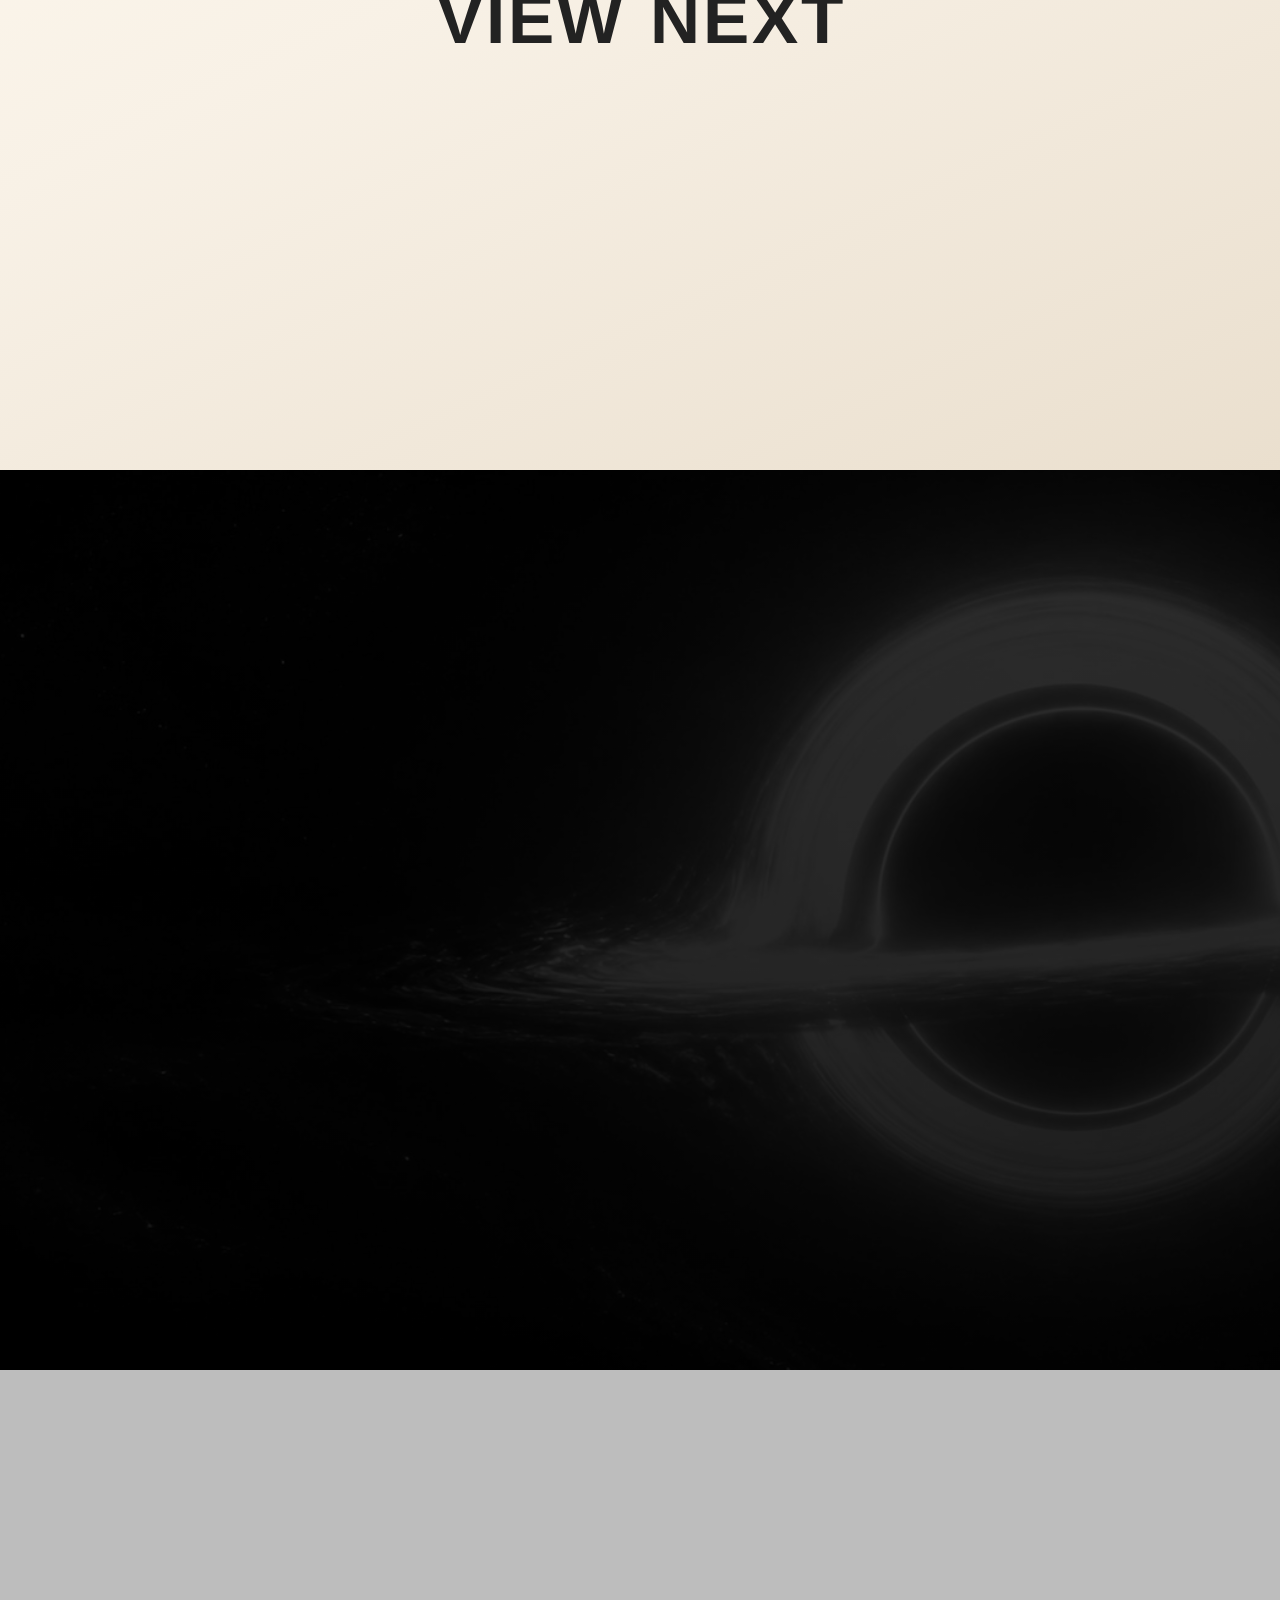
==== commit 399e85eb: "Refresh BI Agent cover cache" ====
--- a/bi-agent.html
+++ b/bi-agent.html
@@ -18,7 +18,7 @@
         background: #08101d;
       }
     </style>
-    <link rel="preload" as="image" href="./assets/bi-agent/bi-agent-00.webp" type="image/webp" fetchpriority="high" /><link rel="stylesheet" href="./fonts.css" /><link rel="stylesheet" href="./page-transition.css?v=route-clip-reveal-20260715" />
+    <link rel="preload" as="image" href="./assets/bi-agent/bi-agent-00.webp?v=bi-agent-p0-20260829b" type="image/webp" fetchpriority="high" /><link rel="stylesheet" href="./fonts.css" /><link rel="stylesheet" href="./page-transition.css?v=route-clip-reveal-20260715" />
     <link rel="stylesheet" href="./project-detail.css?v=hero-priority-20260715" />
     <link rel="stylesheet" href="./contact-footer.css?v=flare-scale-20260708" />
     <link rel="stylesheet" href="./site-header.css?v=detail-nav-hidden-20260714" />
@@ -104,7 +104,7 @@
             <div class="p-single-mv__background">
               <!-- 图片替换入口：data-image-slot="hero"，实际 src 由 script.js 的 IMAGE_SLOTS 统一注入。 -->
               <img
-                src="./assets/bi-agent/bi-agent-00.webp" width="1920" height="1080" fetchpriority="high" loading="eager" decoding="async" data-image-slot="hero"
+                src="./assets/bi-agent/bi-agent-00.webp?v=bi-agent-p0-20260829b" width="1920" height="1080" fetchpriority="high" loading="eager" decoding="async" data-image-slot="hero"
                 alt="数策智元图表 AI Agent 项目封面"
               />
             </div>
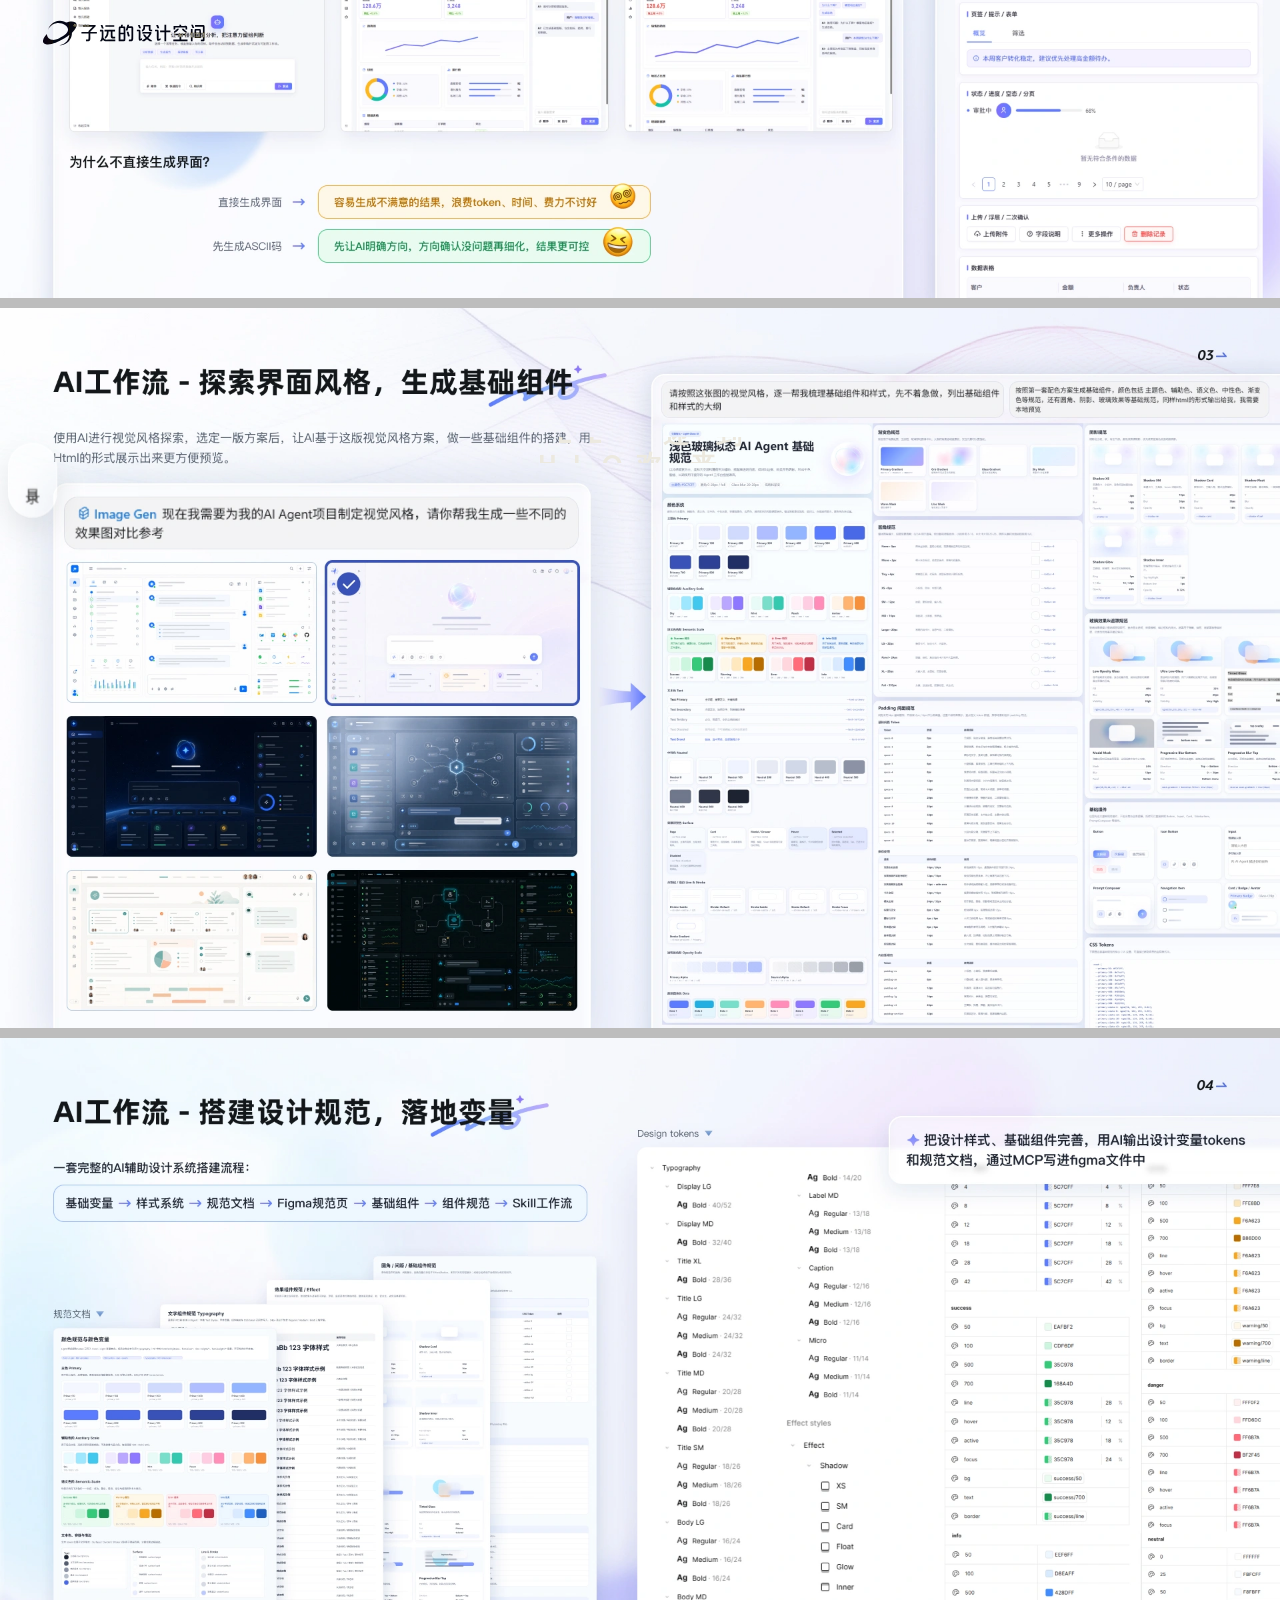
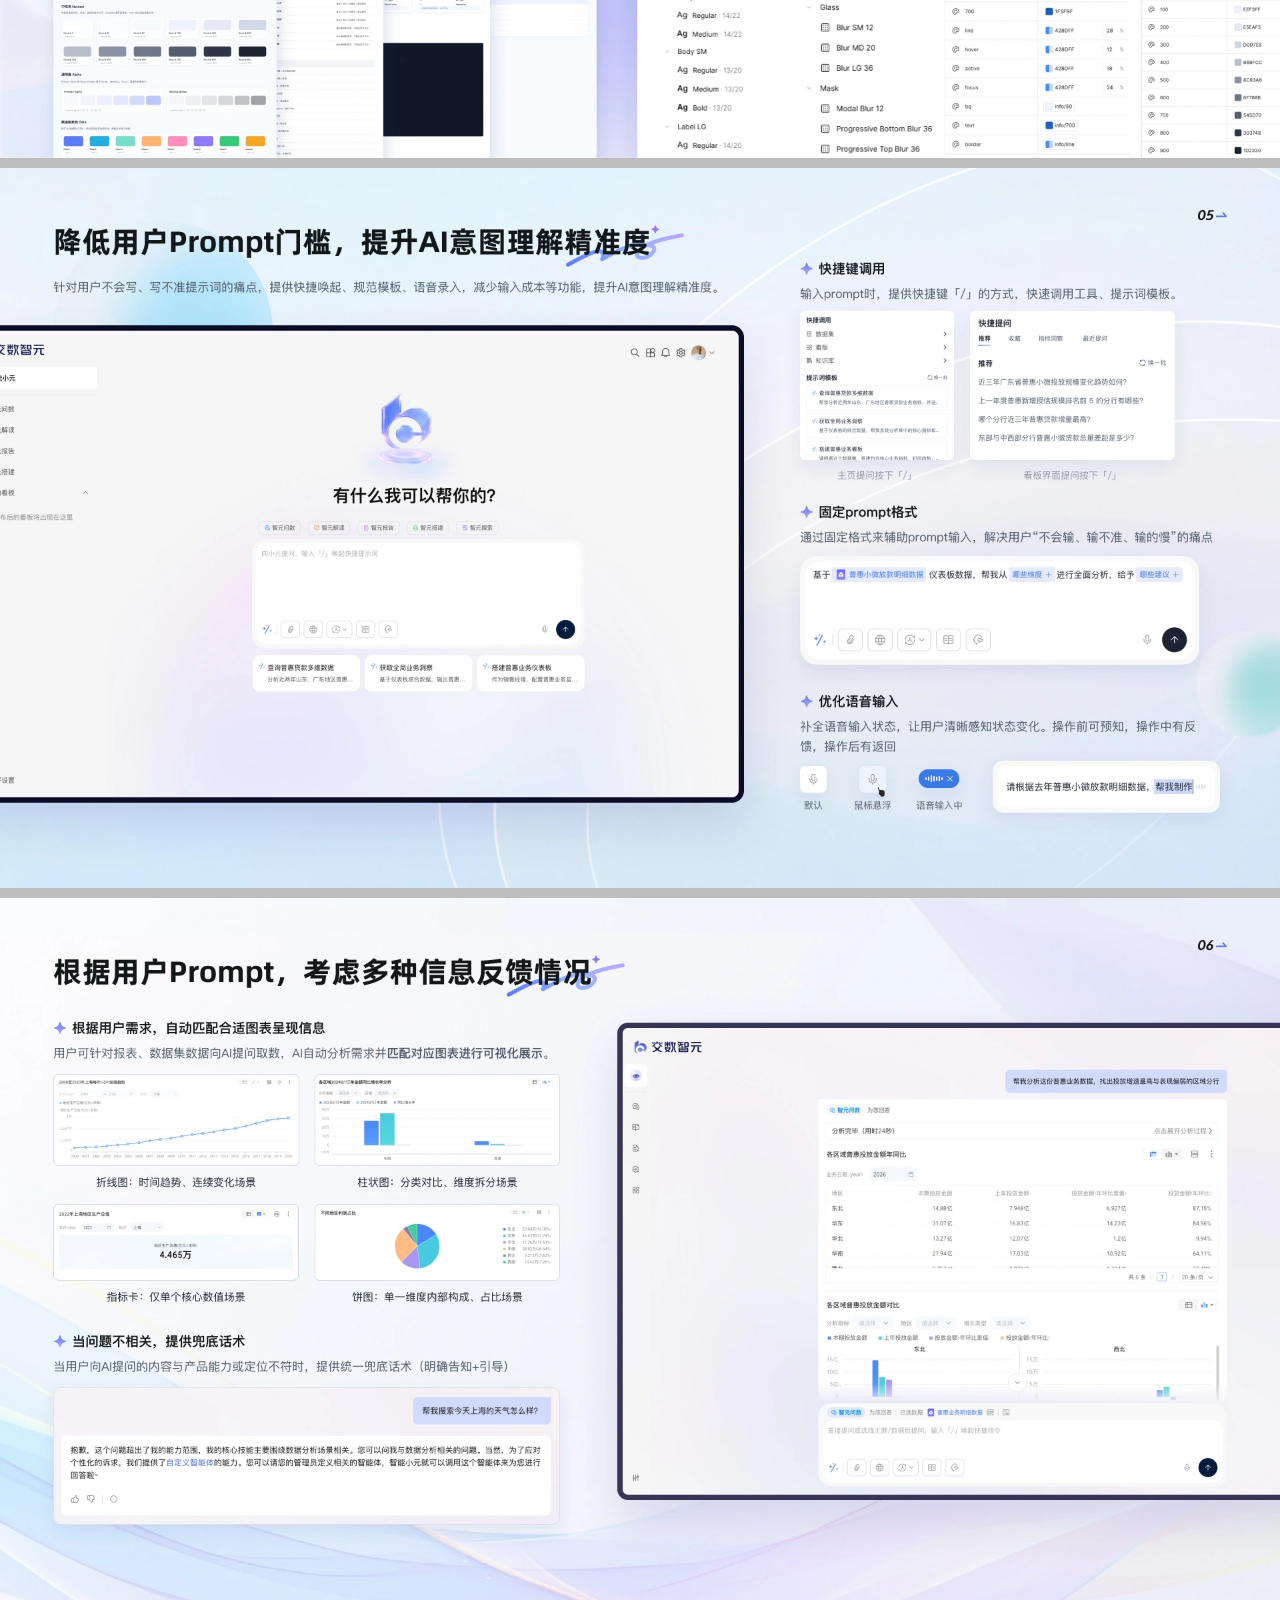
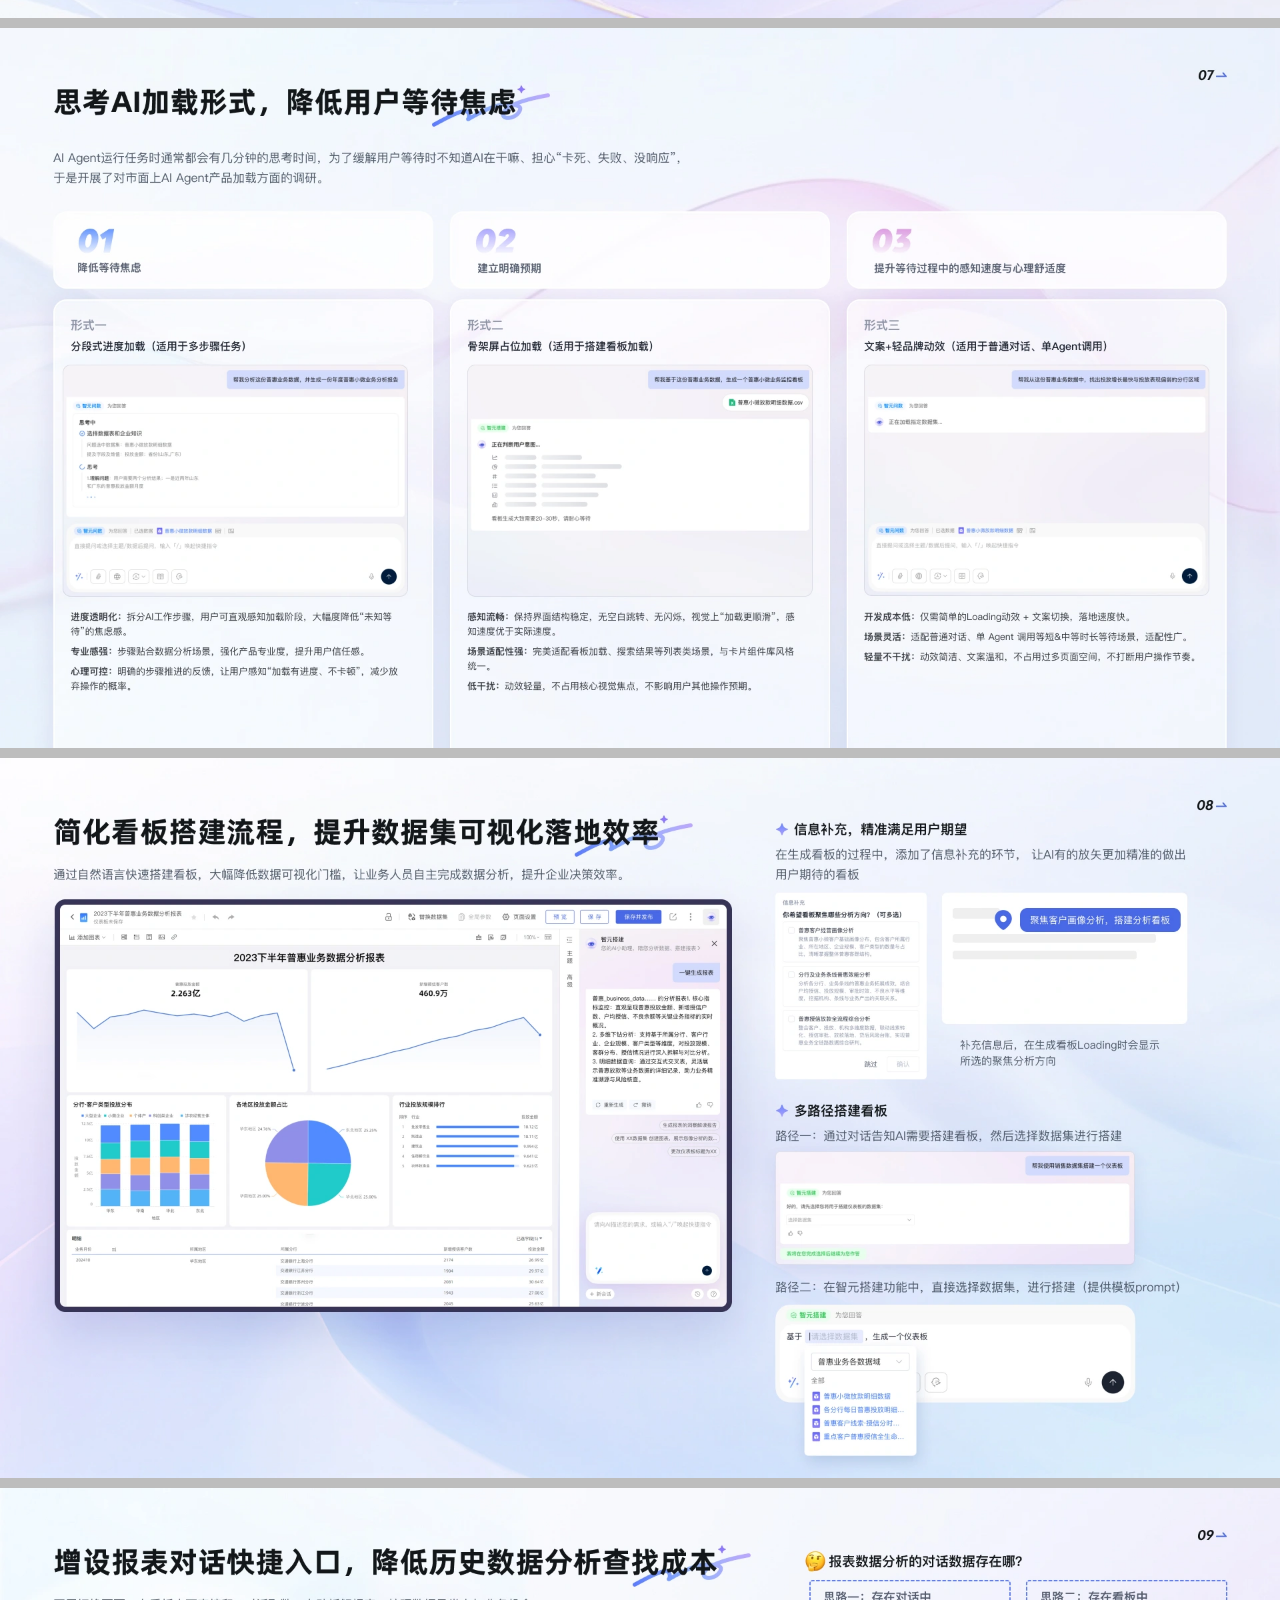
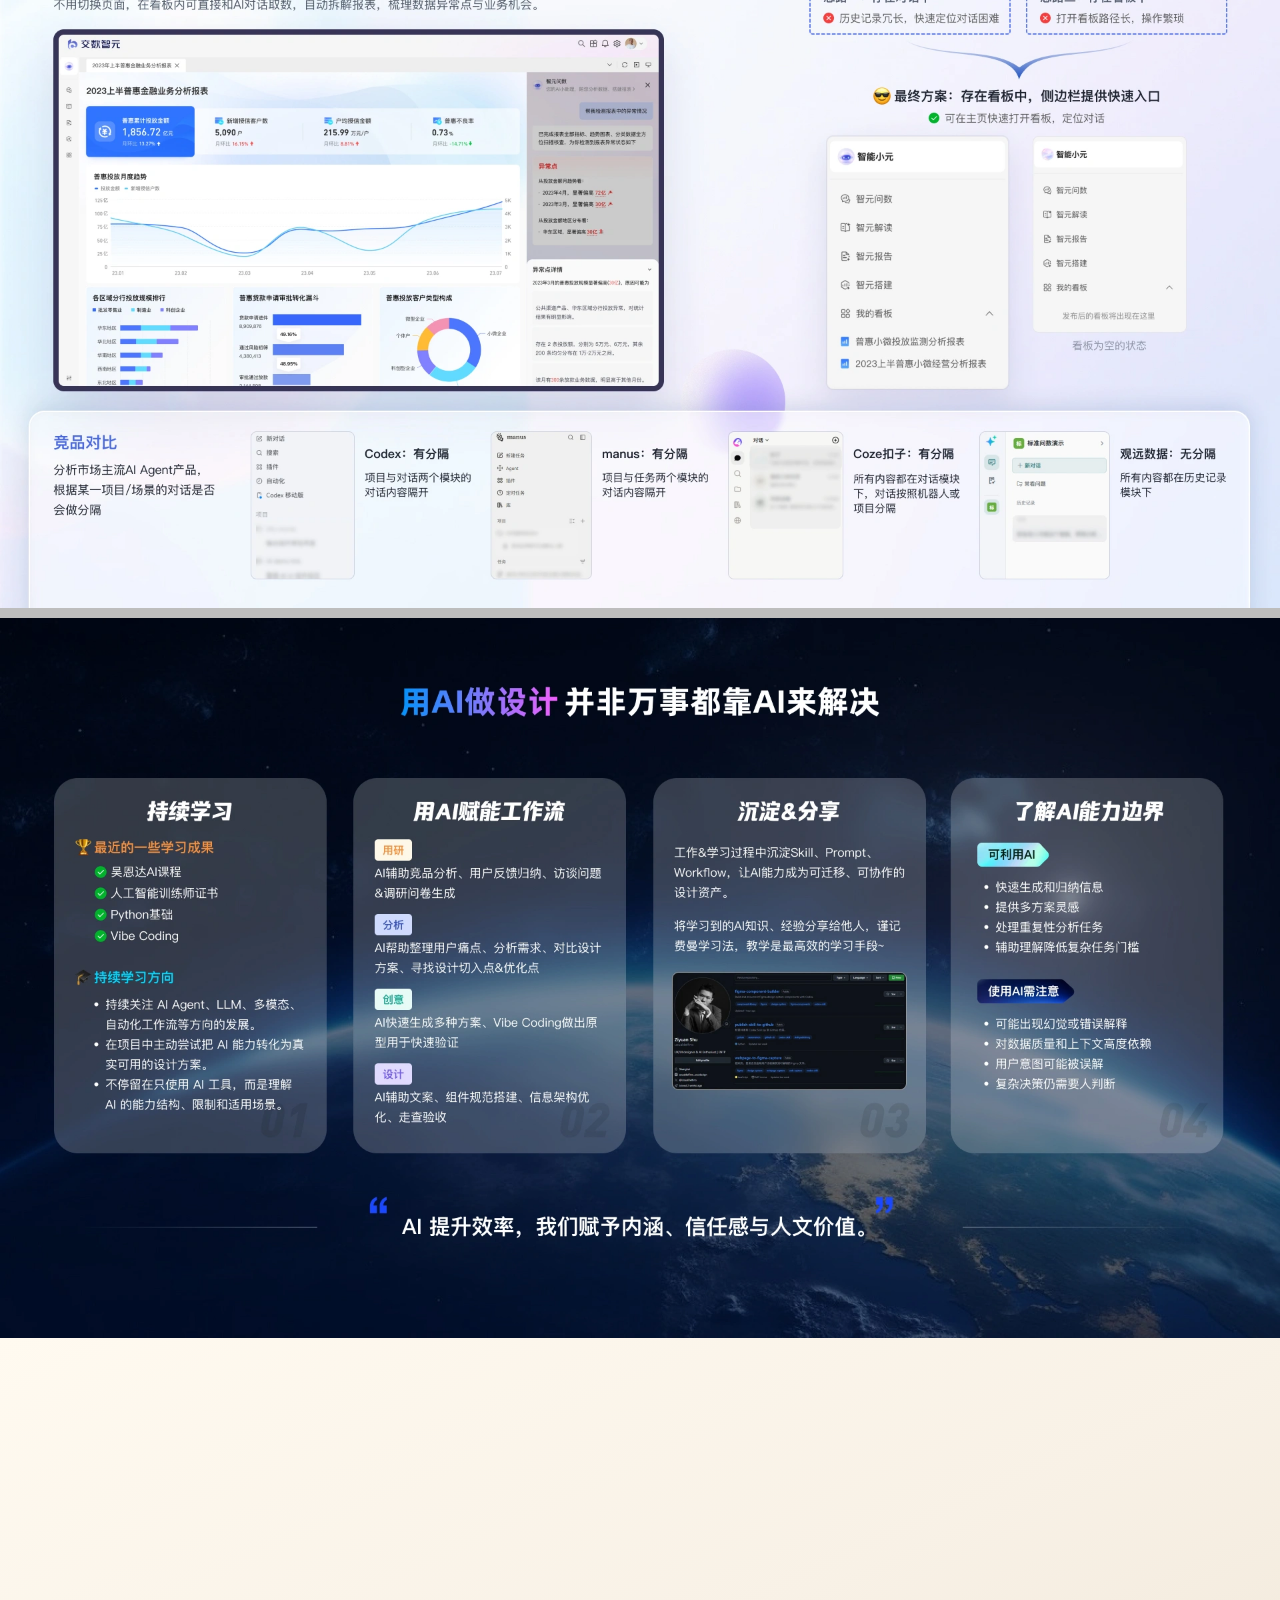
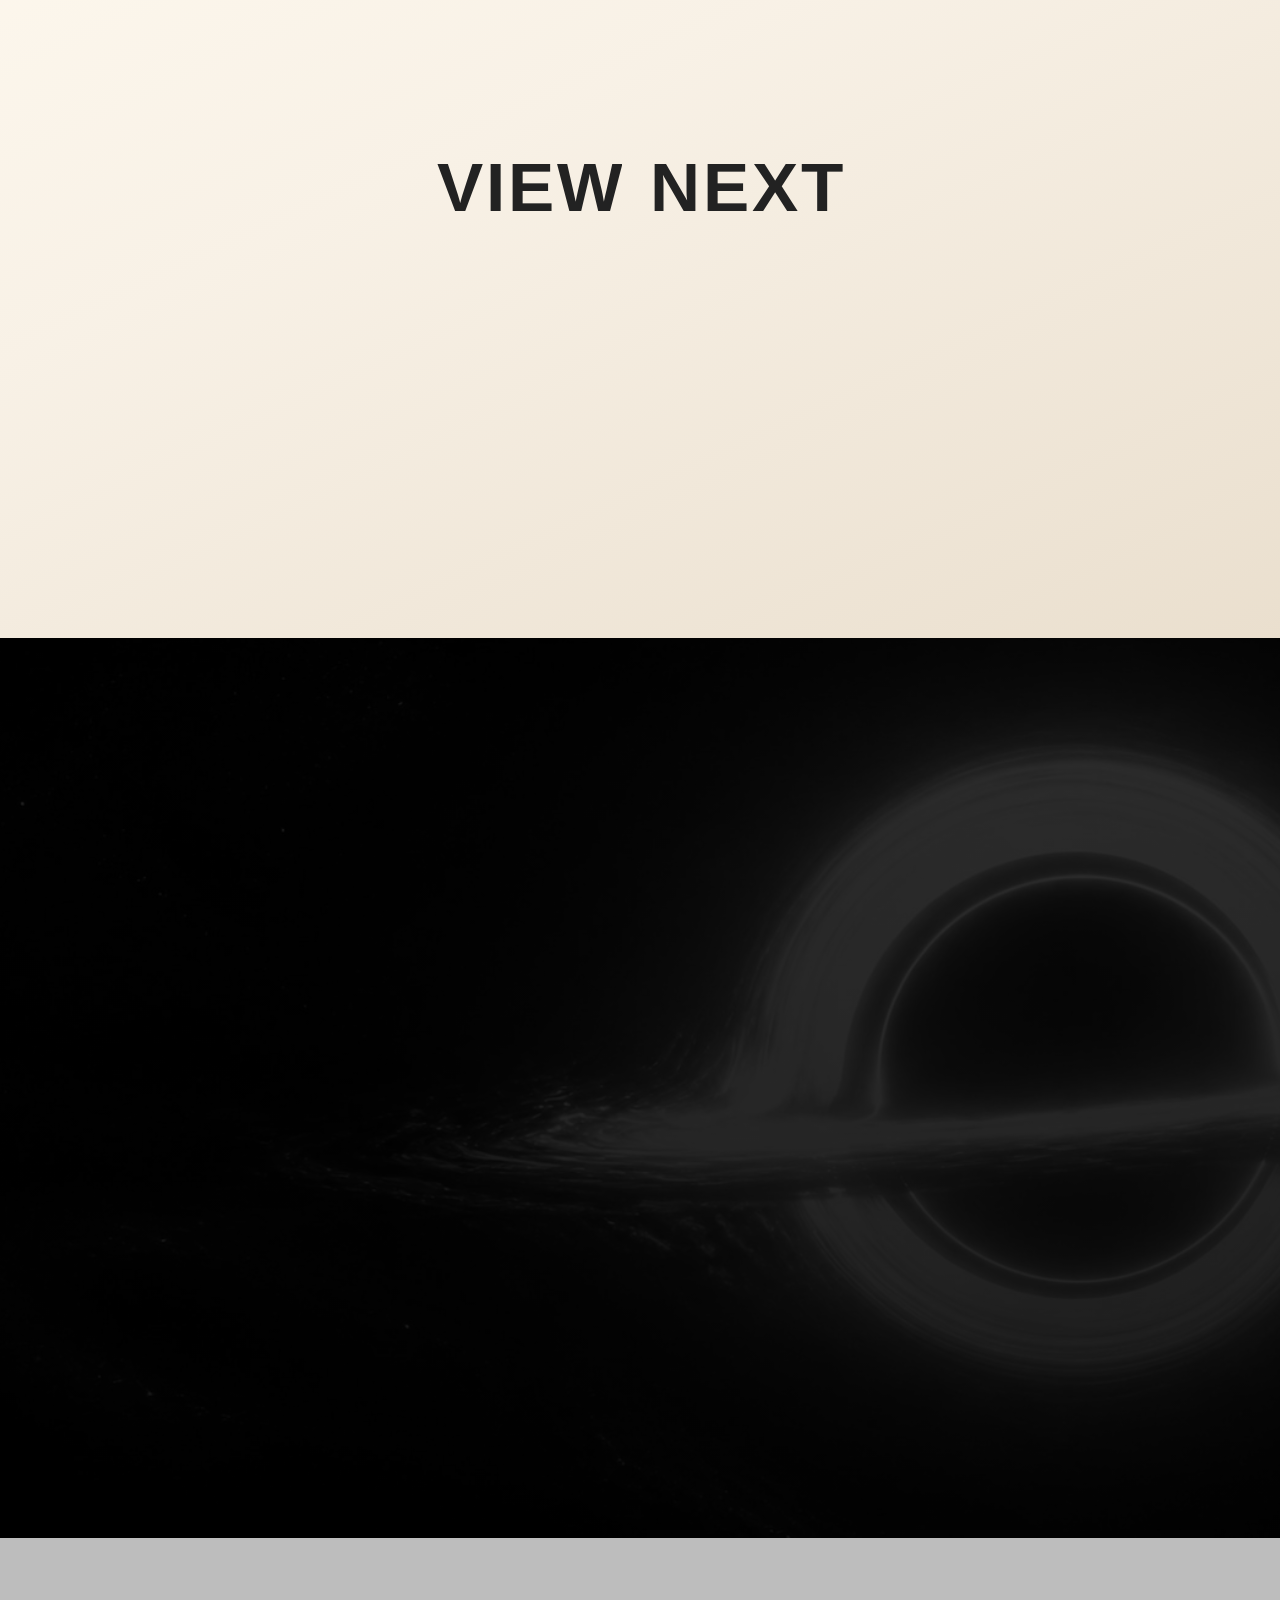
==== commit 619a38bd: "Refine BI Agent preface copy" ====
--- a/bi-agent.html
+++ b/bi-agent.html
@@ -125,7 +125,7 @@
                 写在最前
               </h2>
               <p class="p-single-text">
-                “交数智元是交行内部的数据分析AI Agent产品，作为从0到1孵化的创新项目，面对紧张的项目周期，全程依托 AI 提升产出效率，用AI赋能设计工作流，希望对你有所启发。”
+                “交数智元是交行内部的数据分析 AI Agent 产品，作为从0到1孵化的创新项目，面对紧张的项目周期，全程依托 AI 提升产出效率，用 AI 赋能设计工作流，希望对你有所启发。”
               </p>
             </div>
 
